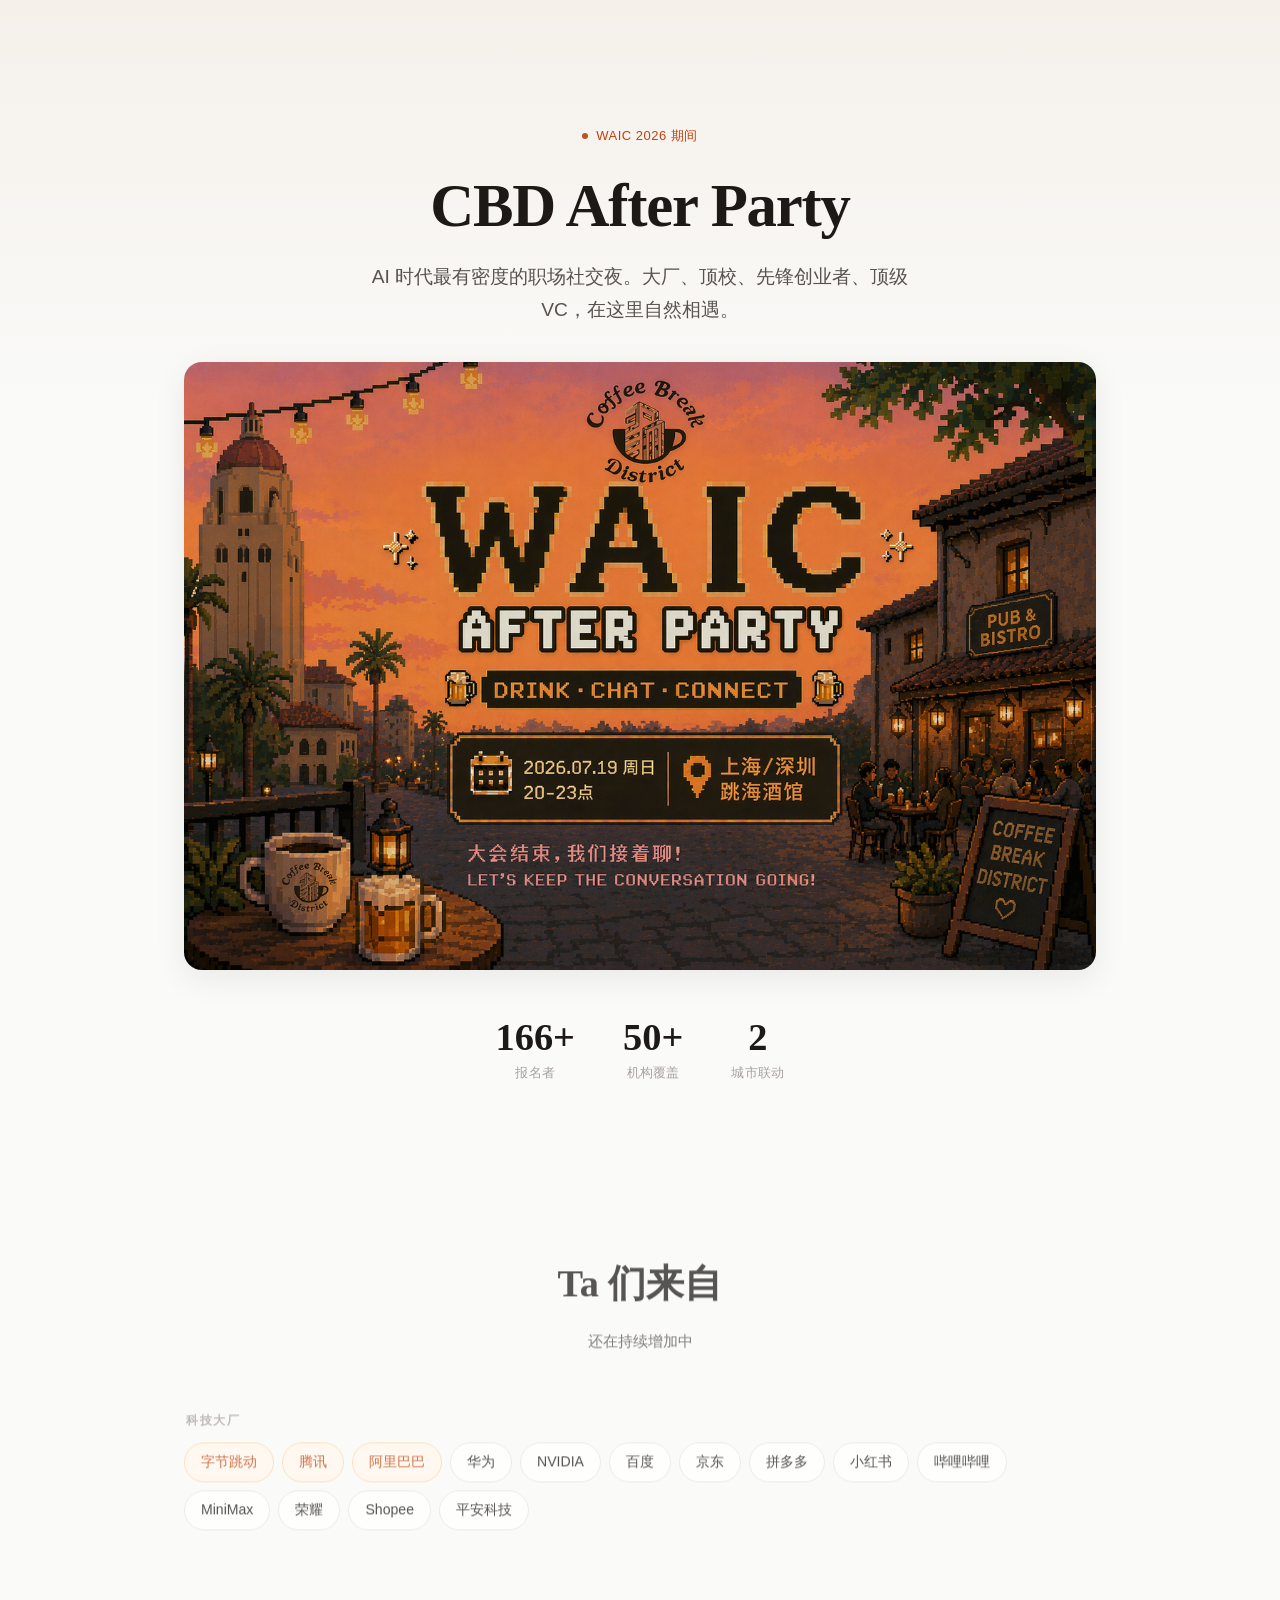
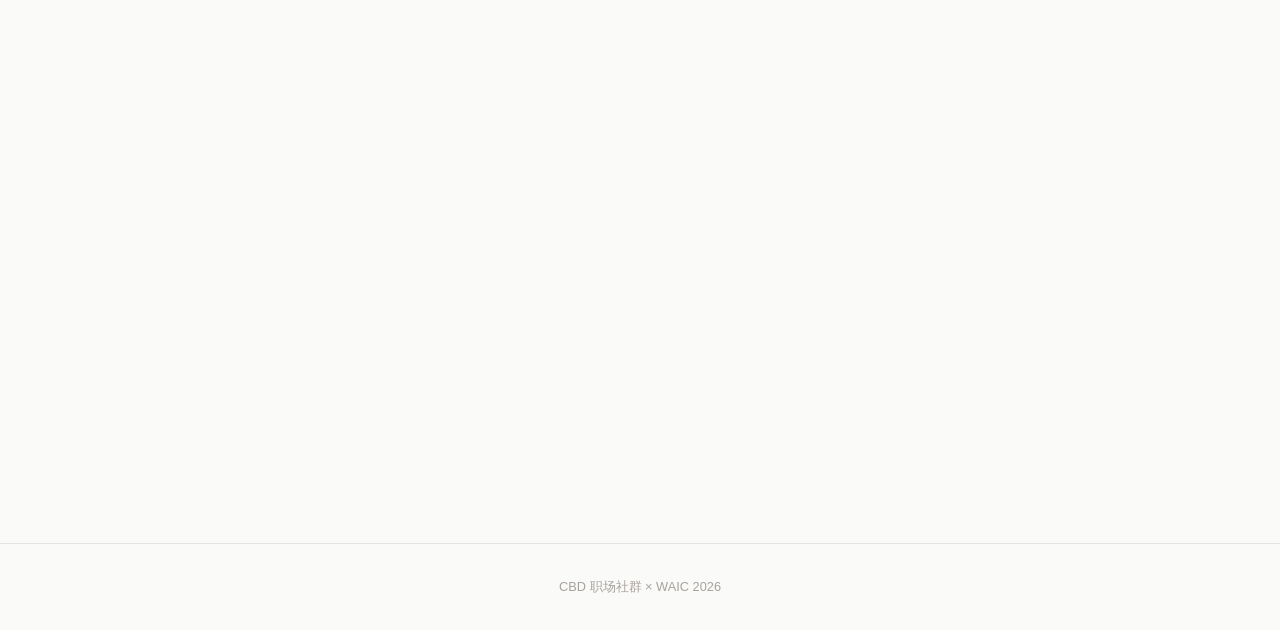
==== index.html @ c23c0ede "Deploy WAIC after party page" ====
<!DOCTYPE html>
<html lang="zh-CN">
<head>
<meta charset="UTF-8">
<meta name="viewport" content="width=device-width, initial-scale=1.0">
<meta http-equiv="refresh" content="0; url=./cbd_waic_party.html">
<title>CBD × WAIC 2026 After Party</title>
<style>
body {
  min-height: 100vh;
  display: grid;
  place-items: center;
  margin: 0;
  font-family: -apple-system, BlinkMacSystemFont, "Segoe UI", "Noto Sans SC", sans-serif;
  color: #1C1917;
  background: #FAFAF8;
}
a { color: #C2410C; }
</style>
</head>
<body>
<p>正在打开活动页。若未自动跳转，请<a href="./cbd_waic_party.html">点击这里</a>。</p>
</body>
</html>
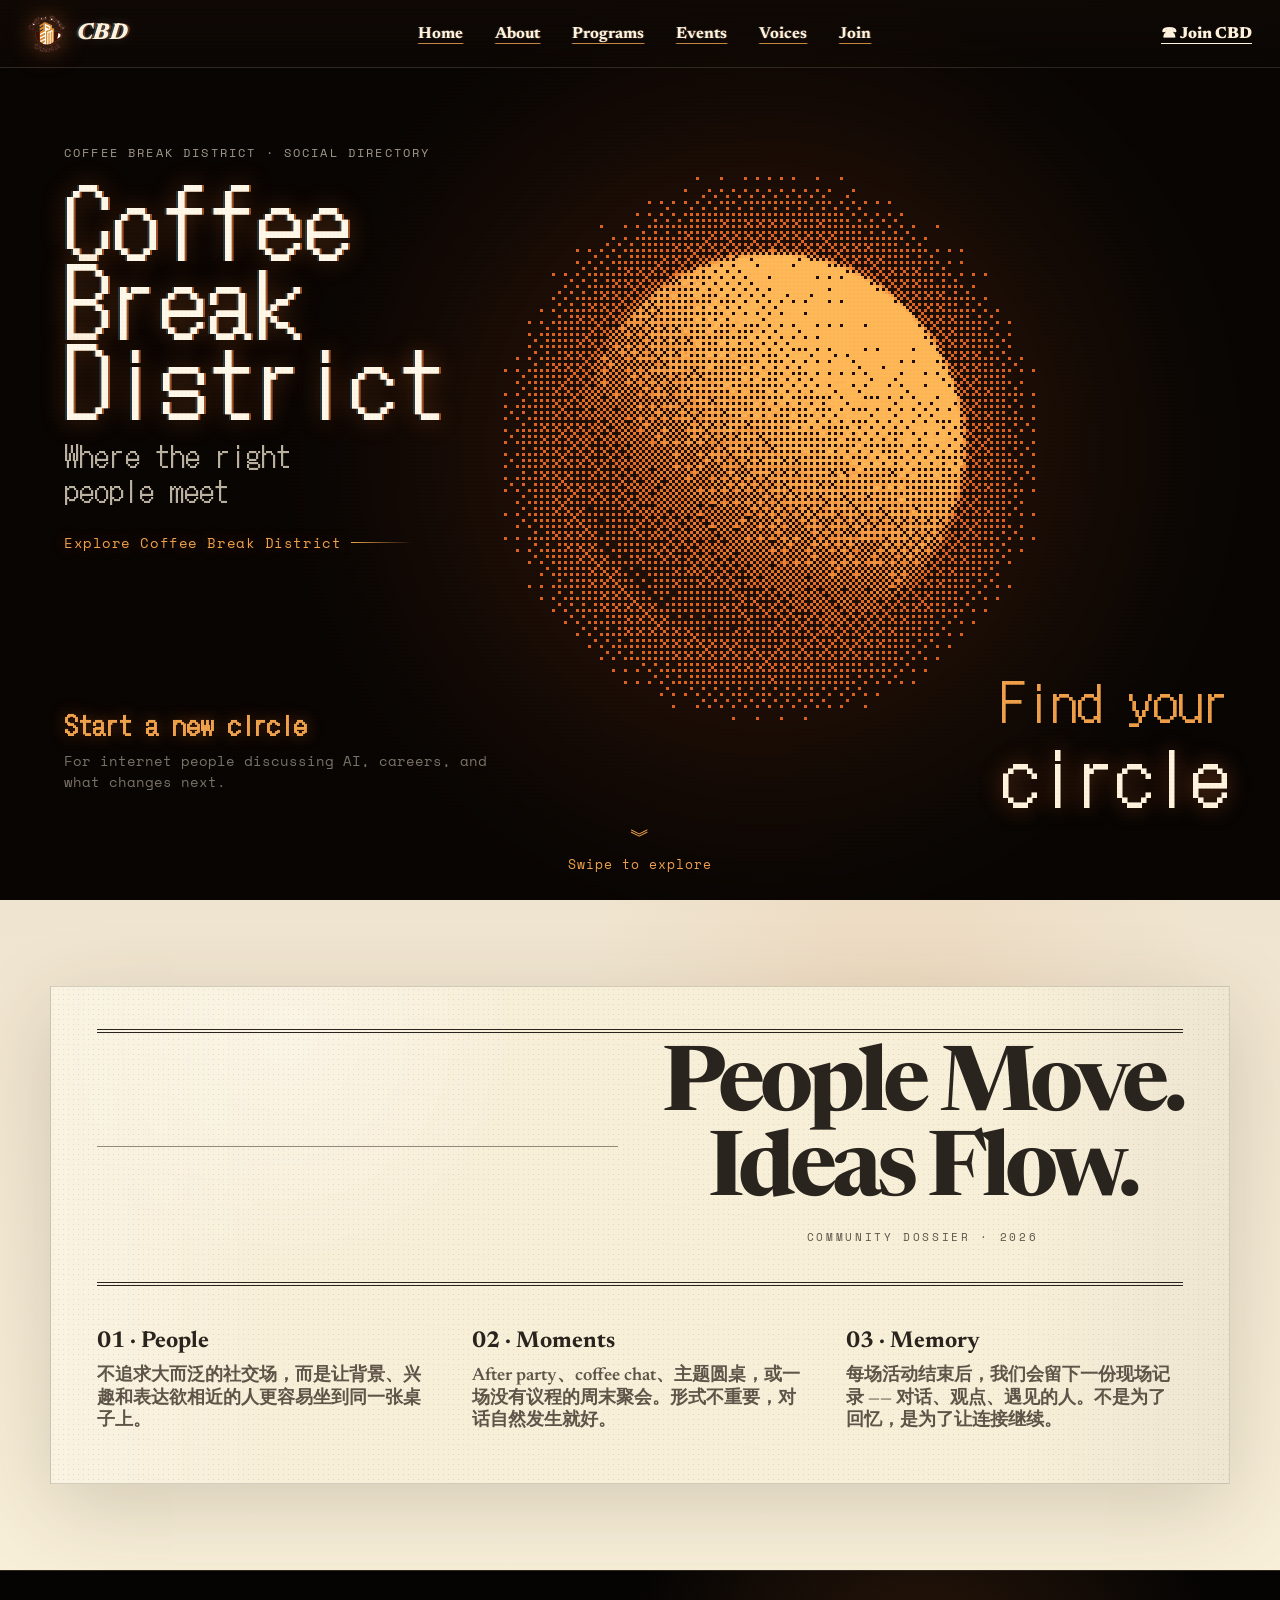
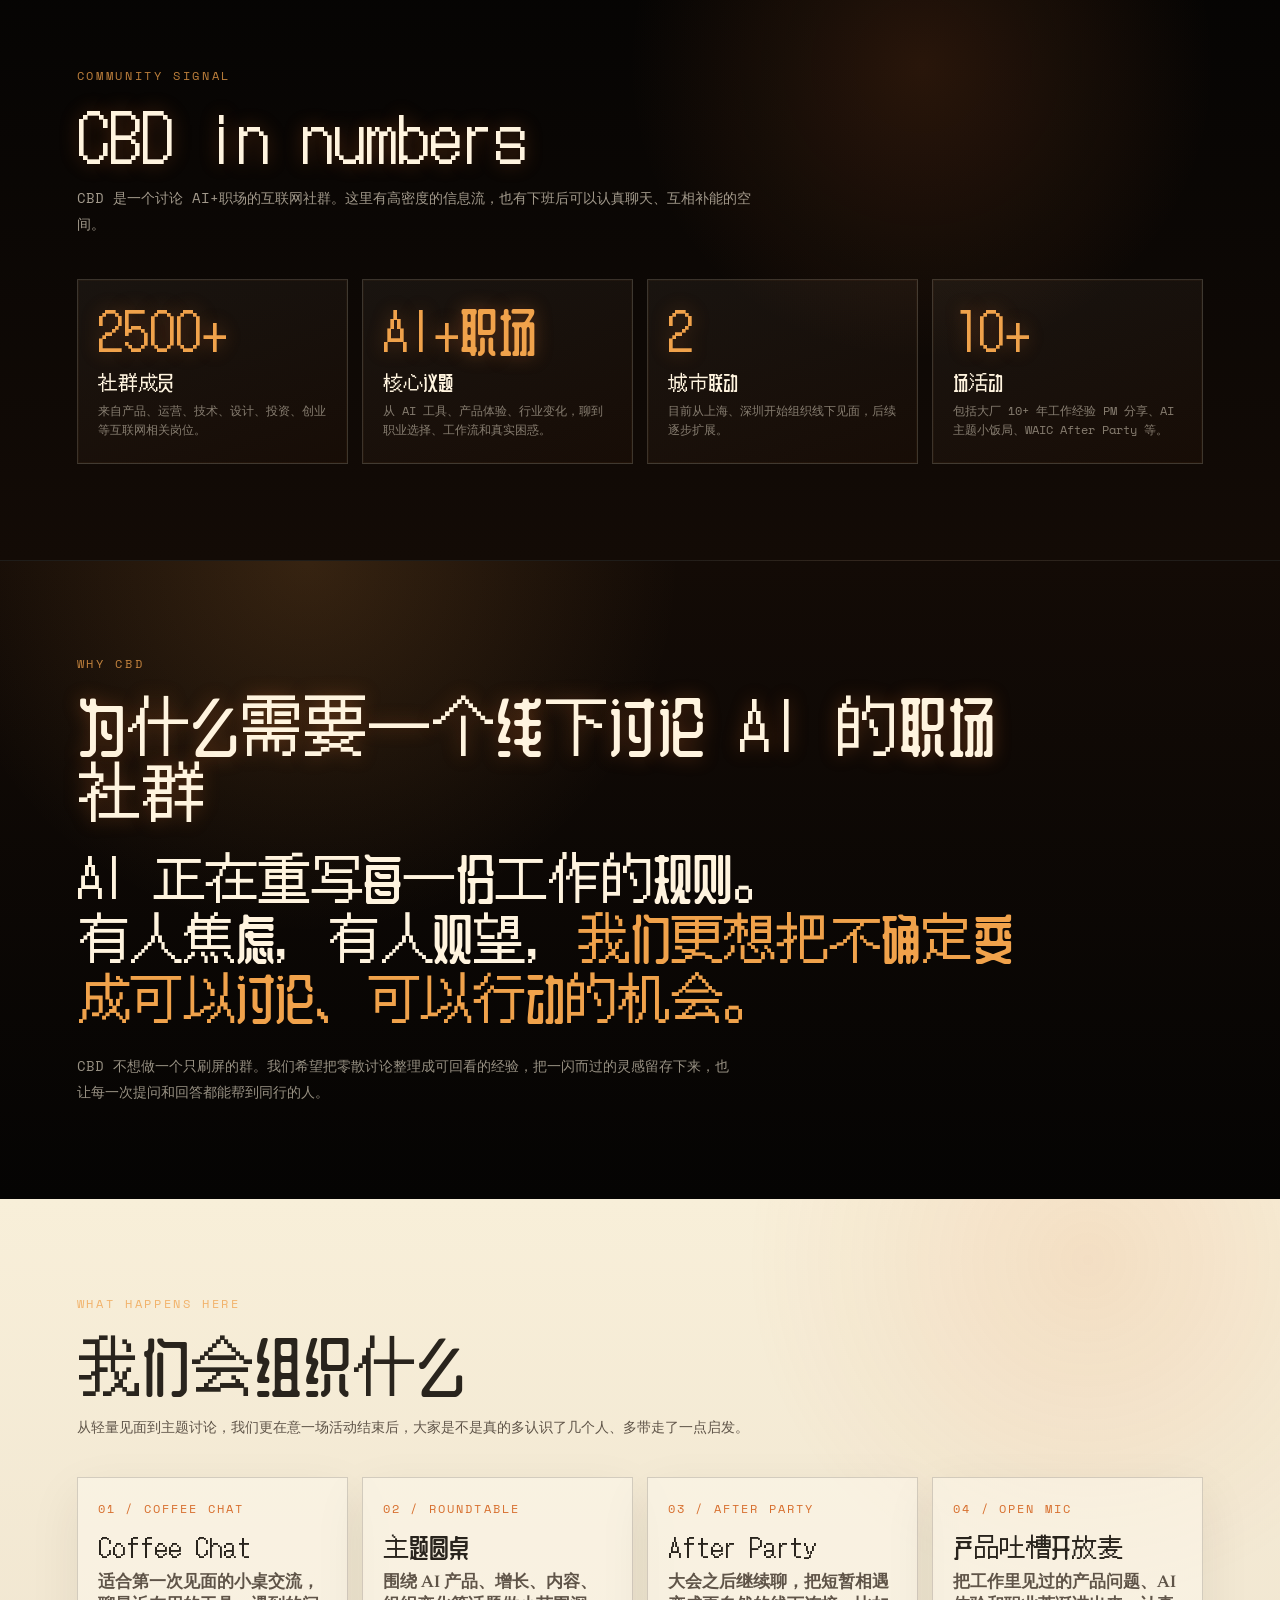
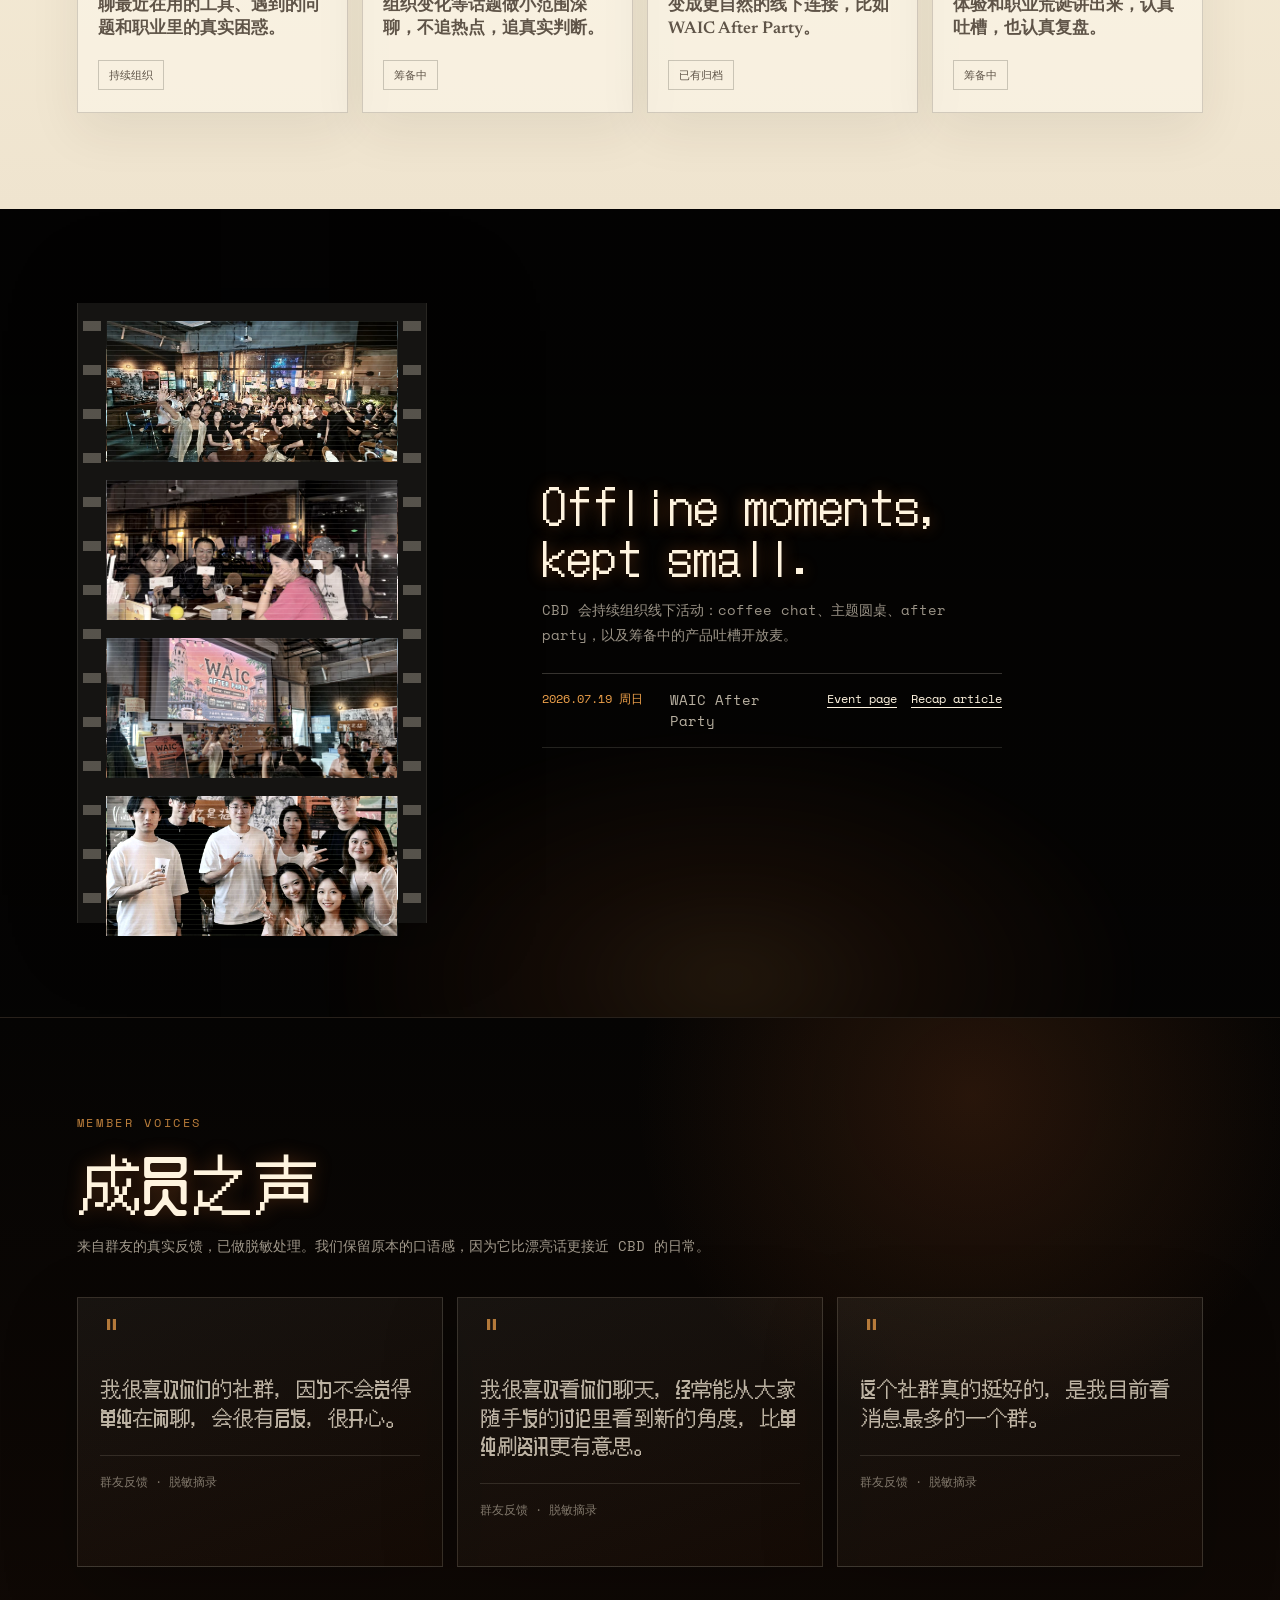
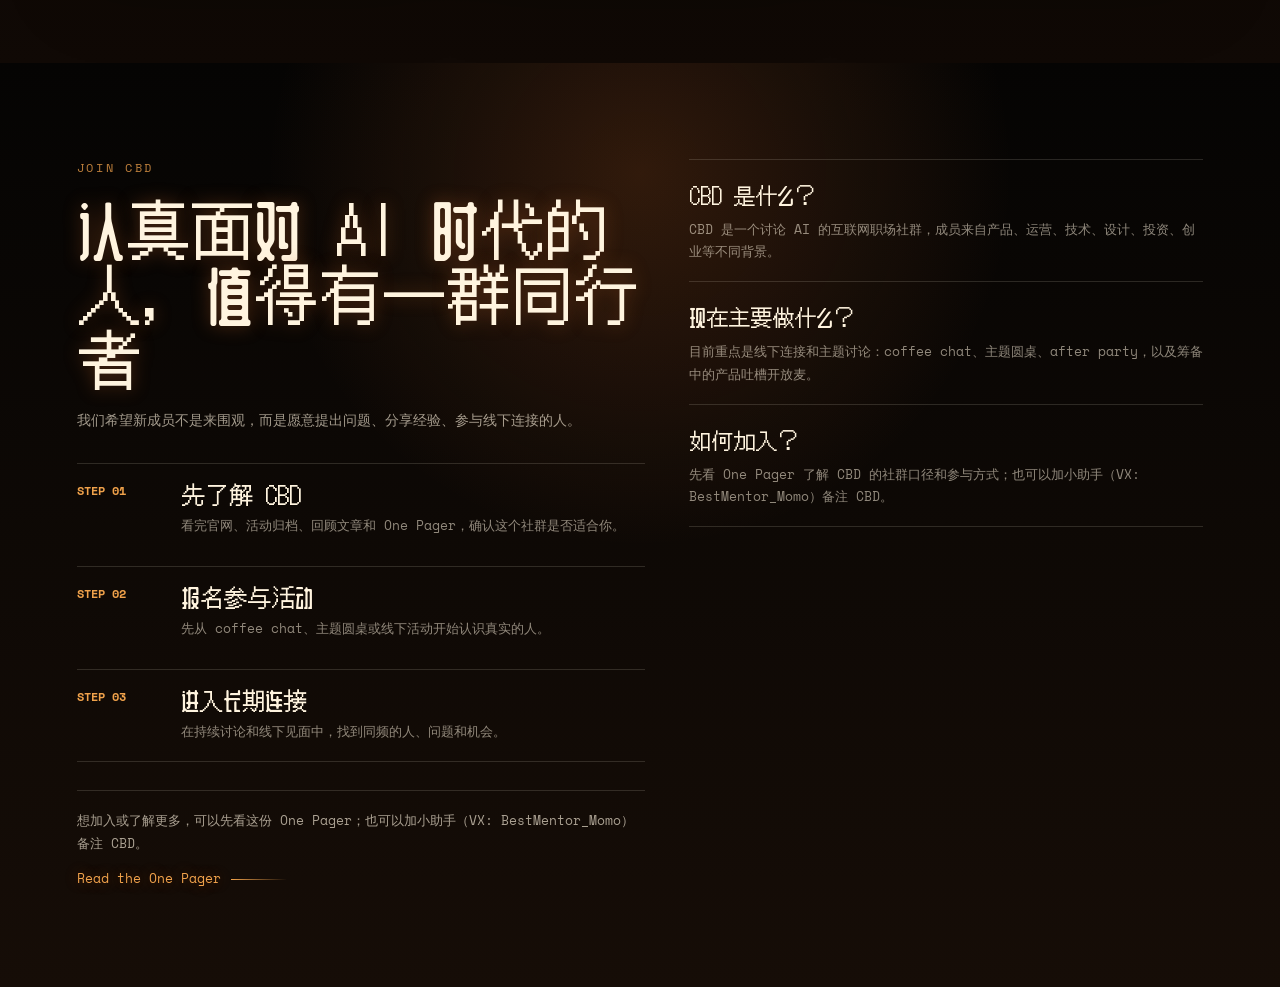
==== commit 1305ff22: "feat(site): launch CBD homepage and WAIC recap" ====
--- a/index.html
+++ b/index.html
@@ -1,24 +1,1580 @@
 <!DOCTYPE html>
 <html lang="zh-CN">
 <head>
-<meta charset="UTF-8">
-<meta name="viewport" content="width=device-width, initial-scale=1.0">
-<meta http-equiv="refresh" content="0; url=./cbd_waic_party.html">
-<title>CBD × WAIC 2026 After Party</title>
+<meta charset="UTF-8" />
+<meta name="viewport" content="width=device-width, initial-scale=1.0" />
+<meta name="description" content="Coffee Break District 是一个讨论 AI+职场的互联网社群，给打工人一个下班后的充电休憩空间。">
+<title>Coffee Break District · CBD</title>
+<link rel="preconnect" href="https://fonts.googleapis.com">
+<link rel="preconnect" href="https://fonts.gstatic.com" crossorigin>
+<link href="https://fonts.googleapis.com/css2?family=DotGothic16&family=Newsreader:opsz,wght@6..72,400;6..72,600;6..72,800&family=Space+Mono:wght@400;700&family=ZCOOL+QingKe+HuangYou&display=swap" rel="stylesheet">
 <style>
-body {
-  min-height: 100vh;
-  display: grid;
-  place-items: center;
-  margin: 0;
-  font-family: -apple-system, BlinkMacSystemFont, "Segoe UI", "Noto Sans SC", sans-serif;
-  color: #1C1917;
-  background: #FAFAF8;
-}
-a { color: #C2410C; }
+:root{
+  --ink:#29241d;
+  --ink-soft:#5f5448;
+  --paper:#efe4cf;
+  --paper-2:#f8efd9;
+  --paper-dark:#d3c5ad;
+  --coffee:#1b110a;
+  --coffee-2:#2b1a0f;
+  --orange:#d76e2d;
+  --amber:#f0a24b;
+  --cream:#fff4df;
+  --line:rgba(41,36,29,.28);
+  --line-dark:rgba(255,244,223,.18);
+  --serif:"Newsreader", Georgia, "Times New Roman", serif;
+  --mono:"Space Mono", ui-monospace, monospace;
+  --pixel:"DotGothic16", "ZCOOL QingKe HuangYou", "Space Mono", "PingFang SC", "Microsoft YaHei", monospace;
+}
+*{box-sizing:border-box;margin:0;padding:0}
+html{scroll-behavior:smooth}
+body{
+  min-height:100vh;
+  color:var(--ink);
+  background:
+    radial-gradient(circle at 20% 10%,rgba(215,110,45,.14),transparent 32%),
+    linear-gradient(180deg,#080503 0,#0b0704 44%,#c8bdab 44.1%,#b9ad9c 100%);
+  font-family:var(--serif);
+  overflow-x:hidden;
+  -webkit-font-smoothing:antialiased;
+}
+body::before{
+  content:"";
+  position:fixed;
+  inset:0;
+  z-index:60;
+  pointer-events:none;
+  opacity:.35;
+  background:
+    repeating-linear-gradient(0deg,rgba(255,255,255,.06) 0 1px,transparent 1px 4px),
+    radial-gradient(circle at 25% 40%,transparent 0 42%,rgba(0,0,0,.18) 80%);
+  mix-blend-mode:soft-light;
+}
+body::after{
+  content:"";
+  position:fixed;
+  inset:0;
+  z-index:61;
+  pointer-events:none;
+  opacity:.18;
+  background-image:radial-gradient(circle,rgba(0,0,0,.8) .45px,transparent .75px);
+  background-size:4px 4px;
+}
+a{color:inherit}
+button,a{touch-action:manipulation}
+#character-rain{
+  position:fixed;
+  inset:0;
+  width:100vw;
+  height:100vh;
+  z-index:0;
+  opacity:.32;
+  pointer-events:none;
+  image-rendering:pixelated;
+}
+.site{
+  position:relative;
+  z-index:1;
+}
+.nav{
+  position:fixed;
+  inset:0 0 auto;
+  z-index:50;
+  height:68px;
+  display:flex;
+  align-items:center;
+  justify-content:space-between;
+  padding:0 28px;
+  color:var(--cream);
+  border-bottom:1px solid rgba(255,244,223,.13);
+  background:linear-gradient(180deg,rgba(17,10,6,.78),rgba(17,10,6,.36));
+  backdrop-filter:blur(12px);
+}
+.brand{
+  display:flex;
+  align-items:center;
+  gap:11px;
+  font-family:var(--serif);
+  font-style:italic;
+  font-size:23px;
+  font-weight:800;
+  letter-spacing:.02em;
+  text-decoration:none;
+  text-shadow:2px 0 rgba(215,110,45,.42),-2px 0 rgba(64,144,185,.34),0 0 14px rgba(255,244,223,.16);
+}
+.brand-mark{
+  width:38px;
+  height:38px;
+  object-fit:contain;
+  display:block;
+  filter:drop-shadow(0 0 12px rgba(215,110,45,.62));
+}
+.nav-links{
+  display:flex;
+  align-items:center;
+  gap:32px;
+  font-family:var(--serif);
+  font-size:16px;
+  font-weight:700;
+}
+.nav-links a{
+  color:var(--cream);
+  text-decoration:underline;
+  text-decoration-color:rgba(240,162,75,.7);
+  text-underline-offset:5px;
+  text-shadow:1px 0 rgba(215,110,45,.38),-1px 0 rgba(64,144,185,.28);
+}
+.nav-links a:hover{color:#fff}
+.call{
+  display:inline-flex;
+  align-items:center;
+  gap:8px;
+  color:var(--cream);
+  font-family:var(--serif);
+  font-weight:800;
+  text-decoration:underline;
+  text-underline-offset:5px;
+}
+.hero{
+  position:relative;
+  min-height:100vh;
+  padding:0;
+  color:var(--cream);
+  background:
+    radial-gradient(circle at 58% 50%,rgba(215,110,45,.30),transparent 20%),
+    radial-gradient(circle at 54% 48%,rgba(255,244,223,.12),transparent 8%),
+    radial-gradient(120% 88% at 60% 46%,#3a1b08 0%,#170c05 42%,#050403 100%);
+  overflow:hidden;
+}
+#hero-orb{
+  position:absolute;
+  inset:0;
+  width:100%;
+  height:100%;
+  z-index:1;
+  image-rendering:pixelated;
+}
+.hero::after{
+  content:"";
+  position:absolute;
+  left:0;
+  right:0;
+  bottom:-1px;
+  height:1px;
+  background:rgba(255,244,223,.13);
+}
+.film-column{
+  position:absolute;
+  left:38px;
+  top:88px;
+  bottom:38px;
+  width:min(31vw,330px);
+  min-width:240px;
+  z-index:2;
+  padding:18px 28px;
+  background:#151412;
+  border-left:1px solid rgba(255,244,223,.1);
+  border-right:1px solid rgba(255,244,223,.08);
+  box-shadow:22px 0 80px rgba(0,0,0,.46);
+  opacity:.88;
+}
+.film-column::before,.film-column::after{
+  content:"";
+  position:absolute;
+  top:0;
+  bottom:0;
+  width:18px;
+  background:
+    repeating-linear-gradient(180deg,transparent 0 18px,rgba(255,244,223,.28) 18px 28px,transparent 28px 44px);
+}
+.film-column::before{left:5px}
+.film-column::after{right:5px}
+.film-frame{
+  position:relative;
+  height:24%;
+  min-height:118px;
+  margin:0 0 18px;
+  overflow:hidden;
+  border:1px solid rgba(255,244,223,.08);
+  background:#0a0908;
+  filter:saturate(.72) contrast(1.15);
+}
+.film-frame::before{
+  content:"";
+  position:absolute;
+  inset:0;
+  z-index:2;
+  background:
+    repeating-linear-gradient(0deg,rgba(255,255,255,.16) 0 1px,transparent 1px 5px),
+    radial-gradient(circle at 50% 55%,transparent 0 35%,rgba(0,0,0,.42) 74%);
+  mix-blend-mode:screen;
+  opacity:.55;
+}
+.film-frame::after{
+  content:"";
+  position:absolute;
+  inset:0;
+  background:rgba(255,244,223,.16);
+  mix-blend-mode:color;
+}
+.frame-1{background:url("./image%20copy%202.png") center/cover}
+.frame-2{background:url("./image%20copy%203.png") center/cover}
+.frame-3{background:url("./image%20copy%204.png") center/cover}
+.frame-4{background:url("./image%20copy%205.png") center/cover}
+.hero-copy{
+  position:absolute;
+  inset:0;
+  z-index:5;
+  min-height:100vh;
+  display:block;
+  pointer-events:none;
+}
+.hero-main{
+  position:absolute;
+  left:5vw;
+  top:16vh;
+  width:min(620px,56vw);
+  padding-left:0;
+  z-index:8;
+}
+.kicker{
+  font-family:var(--mono);
+  color:rgba(255,244,223,.62);
+  font-size:12px;
+  letter-spacing:.18em;
+  text-transform:uppercase;
+  margin-bottom:18px;
+}
+.hero h1{
+  font-family:var(--pixel);
+  font-size:clamp(48px,7.2vw,112px);
+  font-weight:400;
+  line-height:.86;
+  letter-spacing:.015em;
+  color:#fff8e8;
+  text-shadow:
+    2px 0 rgba(215,110,45,.7),
+    -2px 0 rgba(64,144,185,.3),
+    0 0 24px rgba(215,110,45,.42);
+}
+.quote-mark{display:none}
+.hero-sub{
+  margin-top:20px;
+  max-width:580px;
+  color:rgba(255,244,223,.72);
+  font-family:var(--pixel);
+  font-size:clamp(20px,2.35vw,36px);
+  line-height:1.18;
+}
+.hero-actions{
+  position:relative;
+  display:flex;
+  flex-wrap:wrap;
+  gap:12px;
+  margin-top:24px;
+  z-index:9;
+  pointer-events:auto;
+}
+.hero-link{
+  display:inline-flex;
+  align-items:center;
+  gap:10px;
+  color:var(--amber);
+  font-family:var(--mono);
+  font-size:14px;
+  letter-spacing:.04em;
+  text-decoration:none;
+  text-shadow:0 0 14px rgba(215,110,45,.38);
+}
+.hero-link::after{
+  content:"";
+  width:62px;
+  height:1px;
+  background:linear-gradient(90deg,var(--amber),transparent);
+}
+.hero-link:hover{color:var(--cream)}
+.hero-builder{
+  position:absolute;
+  left:5vw;
+  bottom:12vh;
+  z-index:6;
+  max-width:430px;
+  pointer-events:none;
+}
+.hero-builder h3{
+  font-family:var(--pixel);
+  font-size:26px;
+  margin-bottom:8px;
+  color:var(--amber);
+  text-shadow:0 0 16px rgba(215,110,45,.45);
+}
+.hero-builder span{
+  display:block;
+  color:rgba(255,244,223,.46);
+  font-family:var(--mono);
+  font-size:14px;
+  line-height:1.5;
+}
+.hero-join{
+  position:absolute;
+  right:4vw;
+  bottom:10vh;
+  z-index:6;
+  text-align:right;
+  pointer-events:none;
+}
+.hero-join .small{
+  font-family:var(--pixel);
+  font-size:clamp(28px,4vw,58px);
+  color:var(--amber);
+}
+.hero-join .big{
+  font-family:var(--pixel);
+  font-size:clamp(38px,6vw,88px);
+  line-height:.95;
+  color:var(--cream);
+  text-shadow:0 0 20px rgba(215,110,45,.55);
+}
+.swipe{
+  position:absolute;
+  left:50%;
+  bottom:26px;
+  transform:translateX(-50%);
+  z-index:6;
+  text-align:center;
+  color:var(--amber);
+  font-family:var(--mono);
+  font-size:13px;
+  letter-spacing:1px;
+}
+.swipe .chev{
+  display:block;
+  margin-bottom:4px;
+  font-size:20px;
+  animation:bob 1.6s infinite;
+}
+@keyframes bob{0%,100%{transform:translateY(0)}50%{transform:translateY(6px)}}
+.btn{
+  display:inline-flex;
+  align-items:center;
+  min-height:44px;
+  padding:0 17px;
+  border:1px solid rgba(255,244,223,.28);
+  background:rgba(255,244,223,.06);
+  color:var(--cream);
+  font-family:var(--mono);
+  font-size:13px;
+  text-decoration:none;
+  backdrop-filter:blur(10px);
+}
+.btn.primary{
+  color:#1c120b;
+  border-color:rgba(240,162,75,.88);
+  background:linear-gradient(180deg,#ffd492,var(--orange));
+  font-weight:700;
+}
+.signal-object{
+  position:absolute;
+  left:50%;
+  top:50%;
+  transform:translate(-36%,-45%);
+  z-index:3;
+  width:min(520px,42vw);
+  height:min(520px,42vw);
+  opacity:.82;
+  filter:drop-shadow(0 0 34px rgba(240,162,75,.18));
+}
+.signal-ring,.signal-cup,.signal-grid{position:absolute}
+.signal-ring{
+  inset:6px;
+  border:2px solid rgba(255,244,223,.20);
+  border-radius:50%;
+  animation:spin 28s linear infinite;
+  background:
+    radial-gradient(circle at 50% 50%,rgba(0,0,0,.85) 0 32%,transparent 33%),
+    radial-gradient(circle at 50% 50%,rgba(240,162,75,.18),transparent 56%),
+    repeating-radial-gradient(circle at 50% 50%,rgba(255,244,223,.10) 0 2px,transparent 2px 7px);
+}
+.signal-ring::before,.signal-ring::after{
+  content:"";
+  position:absolute;
+  inset:28px;
+  border:1px dashed rgba(240,162,75,.32);
+  border-radius:50%;
+}
+.signal-ring::after{inset:62px;border-style:solid}
+.signal-cup{
+  left:50%;
+  top:50%;
+  transform:translate(-50%,-38%);
+  width:88px;
+  height:70px;
+  border:2px solid rgba(255,244,223,.78);
+  border-top:0;
+  border-radius:0 0 18px 18px;
+  box-shadow:inset 0 0 22px rgba(215,110,45,.24);
+}
+.signal-cup::before{
+  content:"";
+  position:absolute;
+  right:-28px;
+  top:12px;
+  width:25px;
+  height:25px;
+  border:2px solid rgba(255,244,223,.58);
+  border-left:0;
+  border-radius:0 14px 14px 0;
+}
+.signal-grid{
+  left:50%;
+  top:43%;
+  transform:translateX(-50%);
+  width:78px;
+  height:10px;
+  background:repeating-linear-gradient(90deg,var(--amber) 0 4px,transparent 4px 8px);
+  opacity:.75;
+}
+@keyframes spin{to{transform:rotate(360deg)}}
+.paper-section{
+  position:relative;
+  padding:86px 24px;
+  background:
+    radial-gradient(circle at 70% 18%,rgba(215,110,45,.1),transparent 30%),
+    linear-gradient(180deg,var(--paper) 0,var(--paper-2) 100%);
+}
+.paper{
+  position:relative;
+  width:min(1180px,100%);
+  margin:0 auto;
+  padding:42px 46px 50px;
+  background:
+    linear-gradient(90deg,rgba(255,255,255,.24),transparent 18% 82%,rgba(0,0,0,.04)),
+    radial-gradient(circle at 20% 10%,rgba(255,255,255,.32),transparent 22%),
+    var(--paper-2);
+  border:1px solid rgba(41,36,29,.18);
+  box-shadow:0 24px 80px rgba(55,44,28,.18);
+  overflow:hidden;
+}
+.paper::before{
+  content:"";
+  position:absolute;
+  inset:0;
+  pointer-events:none;
+  opacity:.26;
+  background:
+    repeating-linear-gradient(8deg,transparent 0 18px,rgba(41,36,29,.035) 18px 19px,transparent 19px 38px),
+    radial-gradient(circle,rgba(41,36,29,.42) .45px,transparent .7px);
+  background-size:auto,5px 5px;
+}
+.paper-header{
+  position:relative;
+  display:grid;
+  grid-template-columns:1fr auto 1fr;
+  align-items:center;
+  gap:22px;
+  padding:14px 0;
+  border-top:4px double var(--ink);
+  border-bottom:4px double var(--ink);
+  text-align:center;
+}
+.paper-header::before,.paper-header::after{content:"";height:1px;background:var(--ink);opacity:.5}
+.paper-title{
+  font-family:var(--serif);
+  font-size:clamp(36px,7vw,96px);
+  line-height:.95;
+  letter-spacing:-.055em;
+  color:var(--ink);
+}
+.paper-sub{
+  margin-top:12px;
+  font-family:var(--mono);
+  color:var(--ink-soft);
+  letter-spacing:.24em;
+  text-transform:uppercase;
+  font-size:11px;
+}
+.columns{
+  position:relative;
+  display:grid;
+  grid-template-columns:repeat(3,1fr);
+  gap:38px;
+  margin-top:44px;
+}
+.column h3{
+  margin-bottom:12px;
+  font-size:23px;
+  line-height:1;
+  color:var(--ink);
+}
+.column p{
+  color:var(--ink-soft);
+  font-size:18px;
+  line-height:1.25;
+  font-weight:600;
+}
+.impact-section{
+  position:relative;
+  padding:96px clamp(22px,6vw,84px);
+  color:var(--cream);
+  background:
+    radial-gradient(circle at 72% 16%,rgba(215,110,45,.16),transparent 28%),
+    linear-gradient(180deg,#050403,#130b06);
+  border-top:1px solid rgba(255,244,223,.12);
+  border-bottom:1px solid rgba(255,244,223,.10);
+}
+.section-label{
+  font-family:var(--mono);
+  color:rgba(240,162,75,.78);
+  font-size:12px;
+  letter-spacing:.22em;
+  text-transform:uppercase;
+  margin-bottom:18px;
+}
+.section-title{
+  font-family:var(--pixel);
+  font-size:clamp(34px,5vw,72px);
+  font-weight:400;
+  line-height:1.02;
+  color:var(--cream);
+  text-shadow:0 0 18px rgba(215,110,45,.36);
+  -webkit-font-smoothing:none;
+  text-rendering:optimizeSpeed;
+}
+.section-copy{
+  max-width:700px;
+  margin-top:18px;
+  color:rgba(255,244,223,.62);
+  font-family:var(--mono);
+  font-size:14px;
+  line-height:1.85;
+}
+.impact-grid{
+  display:grid;
+  grid-template-columns:repeat(4,1fr);
+  gap:14px;
+  margin-top:42px;
+}
+.impact-card{
+  min-height:168px;
+  padding:24px 20px;
+  border:1px solid rgba(255,244,223,.16);
+  background:linear-gradient(160deg,rgba(255,244,223,.055),rgba(215,110,45,.035));
+  box-shadow:0 0 0 1px rgba(215,110,45,.05) inset;
+}
+.impact-value{
+  font-family:var(--pixel);
+  font-size:clamp(34px,4vw,56px);
+  line-height:1;
+  color:var(--amber);
+  text-shadow:0 0 18px rgba(215,110,45,.38);
+  -webkit-font-smoothing:none;
+  text-rendering:optimizeSpeed;
+}
+.impact-name{
+  margin-top:16px;
+  font-family:var(--pixel);
+  font-size:20px;
+  font-weight:400;
+  line-height:1.1;
+  -webkit-font-smoothing:none;
+  text-rendering:optimizeSpeed;
+}
+.impact-note{
+  margin-top:8px;
+  color:rgba(255,244,223,.48);
+  font-family:var(--mono);
+  font-size:12px;
+  line-height:1.6;
+}
+.why-section{
+  position:relative;
+  padding:94px clamp(22px,6vw,84px);
+  color:var(--cream);
+  background:
+    radial-gradient(circle at 24% 0,rgba(240,162,75,.16),transparent 32%),
+    linear-gradient(180deg,#130b06,#050403);
+}
+.why-inner{
+  max-width:980px;
+}
+.why-statement{
+  margin-top:24px;
+  font-family:var(--pixel);
+  font-size:clamp(30px,4.2vw,64px);
+  line-height:1.12;
+  letter-spacing:-.025em;
+  -webkit-font-smoothing:none;
+  text-rendering:optimizeSpeed;
+}
+.why-statement em{
+  color:var(--amber);
+  font-style:normal;
+}
+.why-foot{
+  max-width:660px;
+  margin-top:28px;
+  color:rgba(255,244,223,.58);
+  font-family:var(--mono);
+  font-size:14px;
+  line-height:1.85;
+}
+.program-section{
+  position:relative;
+  padding:96px clamp(22px,6vw,84px);
+  color:var(--ink);
+  background:
+    radial-gradient(circle at 85% 10%,rgba(215,110,45,.12),transparent 28%),
+    linear-gradient(180deg,var(--paper-2),var(--paper));
+}
+.program-grid{
+  display:grid;
+  grid-template-columns:repeat(4,1fr);
+  gap:14px;
+  margin-top:38px;
+}
+.program-card{
+  min-height:236px;
+  padding:22px 20px;
+  border:1px solid rgba(41,36,29,.18);
+  background:rgba(255,250,240,.48);
+  box-shadow:0 18px 48px rgba(55,44,28,.08);
+}
+.program-no{
+  font-family:var(--mono);
+  color:var(--orange);
+  font-size:12px;
+  letter-spacing:.18em;
+}
+.program-card h3{
+  margin-top:16px;
+  font-family:var(--pixel);
+  font-size:26px;
+  line-height:.98;
+  font-weight:400;
+  -webkit-font-smoothing:none;
+  text-rendering:optimizeSpeed;
+}
+.program-card p{
+  margin-top:14px;
+  color:var(--ink-soft);
+  font-size:17px;
+  line-height:1.35;
+  font-weight:600;
+}
+.program-status{
+  display:inline-flex;
+  margin-top:18px;
+  padding:6px 10px;
+  border:1px solid rgba(41,36,29,.22);
+  color:var(--ink-soft);
+  font-family:var(--mono);
+  font-size:11px;
+}
+.join-section{
+  position:relative;
+  padding:96px clamp(22px,6vw,84px);
+  color:var(--cream);
+  background:
+    radial-gradient(circle at 50% 12%,rgba(215,110,45,.20),transparent 36%),
+    linear-gradient(180deg,#050403,#160d07);
+}
+.join-layout{
+  display:grid;
+  grid-template-columns:minmax(0,1.05fr) minmax(300px,.95fr);
+  gap:44px;
+  align-items:start;
+}
+.join-steps{
+  display:grid;
+  gap:12px;
+  margin-top:30px;
+}
+.join-step{
+  display:grid;
+  grid-template-columns:86px minmax(0,1fr);
+  gap:18px;
+  padding:18px 0;
+  border-top:1px solid rgba(255,244,223,.14);
+}
+.join-step:last-child{border-bottom:1px solid rgba(255,244,223,.14)}
+.join-step strong{
+  color:var(--amber);
+  font-family:var(--mono);
+  font-size:12px;
+}
+.join-step h3{
+  font-family:var(--pixel);
+  font-size:24px;
+  line-height:1;
+  font-weight:400;
+  -webkit-font-smoothing:none;
+  text-rendering:optimizeSpeed;
+}
+.join-step p{
+  margin-top:8px;
+  color:rgba(255,244,223,.54);
+  font-family:var(--mono);
+  font-size:13px;
+  line-height:1.7;
+}
+.join-cta{
+  margin-top:28px;
+  padding:18px 0 0;
+  border-top:1px solid rgba(255,244,223,.14);
+  color:rgba(255,244,223,.64);
+  font-family:var(--mono);
+  font-size:13px;
+  line-height:1.8;
+}
+.join-cta a{
+  display:inline-flex;
+  align-items:center;
+  gap:10px;
+  margin-top:12px;
+  color:var(--amber);
+  text-decoration:none;
+  text-shadow:0 0 14px rgba(215,110,45,.38);
+}
+.join-cta a::after{
+  content:"";
+  width:56px;
+  height:1px;
+  background:linear-gradient(90deg,var(--amber),transparent);
+}
+.faq-list{
+  border-top:1px solid rgba(255,244,223,.14);
+}
+.faq-item{
+  padding:18px 0;
+  border-bottom:1px solid rgba(255,244,223,.14);
+}
+.faq-item h3{
+  font-family:var(--pixel);
+  font-size:22px;
+  color:var(--cream);
+  font-weight:400;
+  -webkit-font-smoothing:none;
+  text-rendering:optimizeSpeed;
+}
+.faq-item p{
+  margin-top:8px;
+  color:rgba(255,244,223,.54);
+  font-family:var(--mono);
+  font-size:13px;
+  line-height:1.75;
+}
+.voices-section{
+  position:relative;
+  padding:96px clamp(22px,6vw,84px);
+  color:var(--cream);
+  background:
+    radial-gradient(circle at 76% 12%,rgba(215,110,45,.16),transparent 30%),
+    linear-gradient(180deg,#050403,#100905);
+  border-top:1px solid rgba(255,244,223,.10);
+}
+.voices-head{
+  max-width:760px;
+}
+.voice-grid{
+  display:grid;
+  grid-template-columns:repeat(3,1fr);
+  gap:14px;
+  margin-top:38px;
+}
+.voice-card{
+  min-height:270px;
+  padding:24px 22px;
+  border:1px solid rgba(255,244,223,.15);
+  background:linear-gradient(160deg,rgba(255,244,223,.06),rgba(215,110,45,.035));
+  box-shadow:0 24px 70px rgba(0,0,0,.22);
+}
+.voice-mark{
+  font-family:var(--pixel);
+  font-size:44px;
+  line-height:.7;
+  color:var(--amber);
+  opacity:.72;
+  -webkit-font-smoothing:none;
+  text-rendering:optimizeSpeed;
+}
+.voice-card p{
+  margin-top:22px;
+  color:rgba(255,244,223,.72);
+  font-family:var(--pixel);
+  font-size:21px;
+  line-height:1.34;
+  font-weight:400;
+  -webkit-font-smoothing:none;
+  text-rendering:optimizeSpeed;
+}
+.voice-meta{
+  margin-top:24px;
+  padding-top:16px;
+  border-top:1px solid rgba(255,244,223,.12);
+  color:rgba(255,244,223,.46);
+  font-family:var(--mono);
+  font-size:12px;
+  line-height:1.7;
+}
+.film-section{
+  position:relative;
+  min-height:78vh;
+  display:flex;
+  align-items:center;
+  justify-content:flex-start;
+  gap:clamp(54px,9vw,132px);
+  padding:94px clamp(28px,6vw,84px);
+  background:#050403;
+  overflow:hidden;
+}
+.film-section::before{
+  content:"";
+  position:absolute;
+  inset:0;
+  background:
+    linear-gradient(180deg,rgba(0,0,0,.45),rgba(0,0,0,.12));
+}
+.film-section::after{
+  content:"";
+  position:absolute;
+  left:20%;
+  right:6%;
+  bottom:-28%;
+  height:68%;
+  z-index:1;
+  pointer-events:none;
+  background:
+    radial-gradient(ellipse at 50% 52%,rgba(240,162,75,.28) 0%,rgba(215,110,45,.16) 28%,transparent 68%);
+  filter:blur(18px);
+  opacity:.44;
+  transform:scale(.92);
+  animation:filmGlowBreath 5.8s ease-in-out infinite;
+}
+@keyframes filmGlowBreath{
+  0%,100%{
+    opacity:.24;
+    transform:scale(.88) translateY(10px);
+  }
+  50%{
+    opacity:.62;
+    transform:scale(1.08) translateY(-4px);
+  }
+}
+.film-column--event{
+  position:relative;
+  left:auto;
+  top:auto;
+  bottom:auto;
+  width:min(32vw,350px);
+  height:620px;
+  min-width:285px;
+  flex:0 0 auto;
+}
+.film-belt{
+  position:relative;
+  z-index:2;
+  width:122vw;
+  max-width:1560px;
+  height:310px;
+  display:flex;
+  align-items:center;
+  gap:18px;
+  padding:34px 44px;
+  background:#11100f;
+  border-top:2px solid #25211e;
+  border-bottom:2px solid #25211e;
+  box-shadow:0 28px 100px rgba(0,0,0,.68),0 0 0 1px rgba(255,244,223,.08) inset;
+  transform:perspective(1100px) rotateY(-18deg) rotateZ(-3deg);
+}
+.film-belt::before,.film-belt::after{
+  content:"";
+  position:absolute;
+  left:0;
+  right:0;
+  height:22px;
+  background:repeating-linear-gradient(90deg,transparent 0 22px,#d8c9af 22px 34px,transparent 34px 52px);
+  opacity:.5;
+}
+.film-belt::before{top:6px}
+.film-belt::after{bottom:6px}
+.film-card{
+  position:relative;
+  height:210px;
+  min-width:330px;
+  overflow:hidden;
+  background:#222;
+  border:1px solid rgba(255,244,223,.16);
+}
+.film-card::after{
+  content:"";
+  position:absolute;
+  inset:0;
+  background:
+    repeating-linear-gradient(0deg,rgba(255,255,255,.08) 0 1px,transparent 1px 4px),
+    linear-gradient(120deg,transparent,rgba(255,255,255,.2),transparent);
+  mix-blend-mode:screen;
+  opacity:.45;
+}
+.card-a{background:url("https://copilot-cn.bytedance.net/api/ide/v1/text_to_image?prompt=cinematic%20website%20visual%20for%20a%20premium%20career%20community%20coffee%20chat%2C%20warm%20orange%20cinema%20lighting%2C%20grainy%20film%2C%20editorial%2C%20no%20text&image_size=landscape_16_9") center/cover}
+.card-b{background:url("https://copilot-cn.bytedance.net/api/ide/v1/text_to_image?prompt=cinematic%20website%20visual%20of%20a%20small%20founder%20roundtable%20in%20a%20quiet%20bar%2C%20warm%20orange%20practical%20lights%2C%20grainy%20film%2C%20no%20text&image_size=landscape_16_9") center/cover}
+.card-c{background:url("https://copilot-cn.bytedance.net/api/ide/v1/text_to_image?prompt=cinematic%20website%20visual%20of%20urban%20professionals%20networking%20after%20a%20technology%20conference%2C%20documentary%20film%20grain%2C%20warm%20orange%2C%20no%20text&image_size=landscape_16_9") center/cover}
+.card-d{background:url("https://copilot-cn.bytedance.net/api/ide/v1/text_to_image?prompt=cinematic%20website%20visual%20of%20coffee%20cups%20notes%20and%20name%20cards%20on%20a%20table%2C%20premium%20community%20event%2C%20film%20grain%2C%20no%20text&image_size=landscape_16_9") center/cover}
+.card-label{
+  position:absolute;
+  left:14px;
+  bottom:12px;
+  z-index:2;
+  color:var(--cream);
+  font-family:var(--mono);
+  font-size:12px;
+  text-shadow:0 2px 12px rgba(0,0,0,.8);
+}
+.event-panel{
+  position:relative;
+  z-index:3;
+  width:min(500px,calc(100% - 48px));
+  padding:0;
+  color:var(--cream);
+  background:transparent;
+  border:0;
+  backdrop-filter:none;
+}
+.event-panel h2{
+  font-family:var(--pixel);
+  font-size:clamp(30px,3.8vw,56px);
+  font-weight:400;
+  line-height:1.04;
+  letter-spacing:.02em;
+  text-shadow:0 0 16px rgba(215,110,45,.45);
+}
+.event-panel p{
+  margin-top:18px;
+  max-width:420px;
+  color:rgba(255,244,223,.60);
+  font-family:var(--mono);
+  font-size:14px;
+  line-height:1.75;
+}
+.event-list{
+  margin-top:26px;
+  max-width:460px;
+  border-top:1px solid rgba(255,244,223,.20);
+}
+.event-item{
+  display:grid;
+  grid-template-columns:112px minmax(0,1fr) auto;
+  gap:16px;
+  align-items:start;
+  padding:16px 0;
+  border-bottom:1px solid rgba(255,244,223,.13);
+  font-family:var(--mono);
+  color:rgba(255,244,223,.72);
+}
+.event-date{
+  color:var(--amber);
+  font-size:12px;
+}
+.event-name{
+  font-size:14px;
+  line-height:1.45;
+}
+.event-link{
+  color:var(--cream);
+  font-size:12px;
+  text-decoration:underline;
+  text-underline-offset:4px;
+}
+.event-actions{
+  display:flex;
+  gap:14px;
+  justify-content:flex-end;
+  white-space:nowrap;
+}
+.event-panel .btn{margin-top:28px}
+.reveal{
+  opacity:0;
+  transform:translateY(22px);
+  transition:opacity .7s ease,transform .7s ease;
+}
+.reveal.visible{opacity:1;transform:translateY(0)}
+@media(max-width:900px){
+  .nav{height:58px;padding:0 16px}
+  .brand{font-size:18px}
+  .brand-mark{width:32px;height:32px}
+  .nav-links{display:none}
+  .call{font-size:14px}
+  .hero{min-height:92vh}
+  #character-rain{opacity:.2}
+  .film-column{
+    left:14px;
+    right:14px;
+    top:auto;
+    bottom:18px;
+    width:auto;
+    min-width:0;
+    height:148px;
+    display:flex;
+    gap:10px;
+    padding:14px 24px;
+    overflow:hidden;
+    opacity:.52;
+  }
+  .film-column::before,.film-column::after{
+    top:0;
+    bottom:0;
+    width:16px;
+  }
+  .film-frame{
+    height:100%;
+    min-width:156px;
+    min-height:0;
+    margin:0;
+  }
+  .hero-copy{
+    min-height:92vh;
+  }
+  .hero-main{
+    left:16px;
+    top:12vh;
+    width:calc(100vw - 32px);
+    padding:0;
+    margin-top:0;
+  }
+  .hero h1{
+    font-size:clamp(48px,17vw,84px);
+    line-height:.86;
+  }
+  .hero-sub{
+    font-size:16px;
+    max-width:90vw;
+  }
+  .hero-actions{
+    position:relative;
+    top:auto;
+    margin-top:24px;
+  }
+  .signal-object{
+    left:auto;
+    right:-28px;
+    top:43vh;
+    transform:none;
+    width:190px;
+    height:190px;
+    opacity:.36;
+  }
+  .hero-builder{
+    left:16px;
+    bottom:112px;
+    max-width:58vw;
+  }
+  .hero-builder h3{font-size:20px}
+  .hero-builder span{font-size:12px}
+  .hero-join{
+    right:16px;
+    bottom:70px;
+  }
+  .hero-join .small{font-size:26px}
+  .hero-join .big{font-size:34px}
+  .swipe{bottom:18px;font-size:11px}
+  .signal-cup{
+    left:50%;
+    top:50%;
+    transform:translate(-50%,-38%) scale(.72);
+    transform-origin:center;
+  }
+  .signal-grid{
+    left:50%;
+    top:43%;
+    transform:translateX(-50%) scale(.72);
+    transform-origin:center;
+  }
+  .paper-section{padding:46px 12px}
+  .paper{padding:28px 18px 30px}
+  .paper-header{display:block}
+  .paper-header::before,.paper-header::after{display:none}
+  .paper-title{font-size:clamp(42px,14vw,72px)}
+  .paper-sub{letter-spacing:.14em}
+  .columns{grid-template-columns:1fr;gap:24px;margin-top:30px}
+  .column p{font-size:16px;line-height:1.35}
+  .impact-section,.why-section,.program-section,.join-section{
+    padding:58px 16px;
+  }
+  .section-title{
+    font-size:clamp(32px,12vw,54px);
+  }
+  .section-copy,.why-foot{
+    font-size:13px;
+    line-height:1.7;
+  }
+  .impact-grid,.program-grid{
+    grid-template-columns:1fr;
+    gap:12px;
+    margin-top:28px;
+  }
+  .impact-card,.program-card{
+    min-height:auto;
+    padding:20px 18px;
+  }
+  .why-statement{
+    font-size:clamp(30px,10vw,48px);
+  }
+  .join-layout{
+    grid-template-columns:1fr;
+    gap:34px;
+  }
+  .voice-grid{
+    grid-template-columns:1fr;
+  }
+  .voice-card{
+    min-height:auto;
+    padding:22px 18px;
+  }
+  .voice-card p{
+    font-size:19px;
+  }
+  .join-step{
+    grid-template-columns:1fr;
+    gap:8px;
+  }
+  .film-section{
+    min-height:92vh;
+    padding:56px 16px 28px;
+    display:block;
+  }
+  .film-column--event{
+    position:relative;
+    left:auto;
+    right:auto;
+    top:auto;
+    bottom:auto;
+    width:min(320px,calc(100vw - 32px));
+    height:460px;
+    min-width:0;
+    display:block;
+    margin:0 auto 24px;
+    opacity:.88;
+  }
+  .film-column--event .film-frame{
+    height:24%;
+    min-width:0;
+    min-height:88px;
+    margin:0 0 12px;
+  }
+  .film-belt{
+    width:210vw;
+    height:230px;
+    padding:28px 34px;
+    transform:perspective(900px) rotateY(-14deg) rotateZ(-4deg) translateX(18vw);
+  }
+  .film-card{height:158px;min-width:238px}
+  .event-panel{
+    padding:0 4px 10px;
+    text-align:left;
+  }
+  .event-panel h2{font-size:32px}
+  .event-panel p{font-size:13px;line-height:1.65}
+  .event-list{margin-top:20px}
+  .event-item{
+    grid-template-columns:1fr;
+    gap:6px;
+    padding:14px 0;
+  }
+  .event-actions{
+    justify-content:flex-start;
+    flex-wrap:wrap;
+    gap:12px;
+  }
+}
+@media(prefers-reduced-motion:reduce){
+  *,*::before,*::after{animation:none!important;transition:none!important;scroll-behavior:auto!important}
+}
 </style>
 </head>
 <body>
-<p>正在打开活动页。若未自动跳转，请<a href="./cbd_waic_party.html">点击这里</a>。</p>
+<canvas id="character-rain" aria-hidden="true"></canvas>
+<div class="site">
+  <header class="nav">
+    <a class="brand" href="#top" aria-label="Coffee Break District 首页"><img class="brand-mark" src="./cbd-logo-cutout.png" alt="" />CBD</a>
+    <nav class="nav-links" aria-label="主导航">
+      <a href="#top">Home</a>
+      <a href="#why">About</a>
+      <a href="#programs">Programs</a>
+      <a href="#film">Events</a>
+      <a href="#voices">Voices</a>
+      <a href="#join">Join</a>
+    </nav>
+    <a class="call" href="#join">☎ Join CBD</a>
+  </header>
+
+  <main id="top">
+    <section class="hero">
+      <canvas id="hero-orb" aria-hidden="true"></canvas>
+      <div class="hero-copy">
+        <div class="hero-main reveal">
+          <div class="kicker">Coffee Break District · Social Directory</div>
+          <h1>Coffee<br>Break<br>District</h1>
+          <p class="hero-sub">Where the right<br>people meet</p>
+          <div class="hero-actions">
+            <a class="hero-link" href="#dossier">Explore Coffee Break District</a>
+          </div>
+        </div>
+      </div>
+      <div class="hero-builder">
+        <h3>Start a new circle</h3>
+        <span>For internet people discussing AI, careers, and what changes next.</span>
+      </div>
+      <div class="hero-join">
+        <div class="small">Find your</div>
+        <div class="big">circle</div>
+      </div>
+      <div class="swipe"><span class="chev">︾</span>Swipe to explore</div>
+    </section>
+
+    <section class="paper-section" id="dossier">
+      <article class="paper reveal">
+        <header class="paper-header">
+          <div></div>
+          <div>
+            <h2 class="paper-title">People Move.<br>Ideas Flow.</h2>
+            <div class="paper-sub">Community Dossier · 2026</div>
+          </div>
+          <div></div>
+        </header>
+        <div class="columns">
+          <section class="column">
+            <h3>01 · People</h3>
+            <p>不追求大而泛的社交场，而是让背景、兴趣和表达欲相近的人更容易坐到同一张桌子上。</p>
+          </section>
+          <section class="column">
+            <h3>02 · Moments</h3>
+            <p>After party、coffee chat、主题圆桌，或一场没有议程的周末聚会。形式不重要，对话自然发生就好。</p>
+          </section>
+          <section class="column">
+            <h3>03 · Memory</h3>
+            <p>每场活动结束后，我们会留下一份现场记录 —— 对话、观点、遇见的人。不是为了回忆，是为了让连接继续。</p>
+          </section>
+        </div>
+      </article>
+    </section>
+
+    <section class="impact-section" id="impact">
+      <div class="reveal">
+        <div class="section-label">Community Signal</div>
+        <h2 class="section-title">CBD in numbers</h2>
+        <p class="section-copy">CBD 是一个讨论 AI+职场的互联网社群。这里有高密度的信息流，也有下班后可以认真聊天、互相补能的空间。</p>
+      </div>
+      <div class="impact-grid reveal" aria-label="CBD 社群数据">
+        <div class="impact-card">
+          <div class="impact-value">2500+</div>
+          <div class="impact-name">社群成员</div>
+          <div class="impact-note">来自产品、运营、技术、设计、投资、创业等互联网相关岗位。</div>
+        </div>
+        <div class="impact-card">
+          <div class="impact-value">AI+职场</div>
+          <div class="impact-name">核心议题</div>
+          <div class="impact-note">从 AI 工具、产品体验、行业变化，聊到职业选择、工作流和真实困惑。</div>
+        </div>
+        <div class="impact-card">
+          <div class="impact-value">2</div>
+          <div class="impact-name">城市联动</div>
+          <div class="impact-note">目前从上海、深圳开始组织线下见面，后续逐步扩展。</div>
+        </div>
+        <div class="impact-card">
+          <div class="impact-value">10+</div>
+          <div class="impact-name">场活动</div>
+          <div class="impact-note">包括大厂 10+ 年工作经验 PM 分享、AI 主题小饭局、WAIC After Party 等。</div>
+        </div>
+      </div>
+    </section>
+
+    <section class="why-section" id="why">
+      <div class="why-inner reveal">
+        <div class="section-label">Why CBD</div>
+        <h2 class="section-title">为什么需要一个线下讨论 AI 的职场社群</h2>
+        <p class="why-statement">
+          AI 正在重写每一份工作的规则。<br>
+          有人焦虑，有人观望，<em>我们更想把不确定变成可以讨论、可以行动的机会。</em>
+        </p>
+        <p class="why-foot">CBD 不想做一个只刷屏的群。我们希望把零散讨论整理成可回看的经验，把一闪而过的灵感留存下来，也让每一次提问和回答都能帮到同行的人。</p>
+      </div>
+    </section>
+
+    <section class="program-section" id="programs">
+      <div class="reveal">
+        <div class="section-label">What Happens Here</div>
+        <h2 class="section-title" style="color:var(--ink);text-shadow:none">我们会组织什么</h2>
+        <p class="section-copy" style="color:var(--ink-soft)">从轻量见面到主题讨论，我们更在意一场活动结束后，大家是不是真的多认识了几个人、多带走了一点启发。</p>
+      </div>
+      <div class="program-grid reveal">
+        <article class="program-card">
+          <div class="program-no">01 / COFFEE CHAT</div>
+          <h3>Coffee Chat</h3>
+          <p>适合第一次见面的小桌交流，聊最近在用的工具、遇到的问题和职业里的真实困惑。</p>
+          <span class="program-status">持续组织</span>
+        </article>
+        <article class="program-card">
+          <div class="program-no">02 / ROUNDTABLE</div>
+          <h3>主题圆桌</h3>
+          <p>围绕 AI 产品、增长、内容、组织变化等话题做小范围深聊，不追热点，追真实判断。</p>
+          <span class="program-status">筹备中</span>
+        </article>
+        <article class="program-card">
+          <div class="program-no">03 / AFTER PARTY</div>
+          <h3>After Party</h3>
+          <p>大会之后继续聊，把短暂相遇变成更自然的线下连接，比如 WAIC After Party。</p>
+          <span class="program-status">已有归档</span>
+        </article>
+        <article class="program-card">
+          <div class="program-no">04 / OPEN MIC</div>
+          <h3>产品吐槽开放麦</h3>
+          <p>把工作里见过的产品问题、AI 体验和职业荒诞讲出来，认真吐槽，也认真复盘。</p>
+          <span class="program-status">筹备中</span>
+        </article>
+      </div>
+    </section>
+
+    <section class="film-section" id="film">
+      <aside class="film-column film-column--event reveal" aria-label="CBD 活动胶片预览">
+        <div class="film-frame frame-1"></div>
+        <div class="film-frame frame-2"></div>
+        <div class="film-frame frame-3"></div>
+        <div class="film-frame frame-4"></div>
+      </aside>
+      <aside class="event-panel reveal">
+        <h2>Offline moments,<br>kept small.</h2>
+        <p>CBD 会持续组织线下活动：coffee chat、主题圆桌、after party，以及筹备中的产品吐槽开放麦。</p>
+        <div class="event-list" aria-label="已举办活动">
+          <div class="event-item">
+            <span class="event-date">2026.07.19 周日</span>
+            <span class="event-name">WAIC After Party</span>
+            <span class="event-actions">
+              <a class="event-link" href="./cbd_waic_party.html">Event page</a>
+              <a class="event-link" href="./waic-after-party-recap.html">Recap article</a>
+            </span>
+          </div>
+        </div>
+      </aside>
+    </section>
+
+    <section class="voices-section" id="voices">
+      <div class="voices-head reveal">
+        <div class="section-label">Member Voices</div>
+        <h2 class="section-title">成员之声</h2>
+        <p class="section-copy">来自群友的真实反馈，已做脱敏处理。我们保留原本的口语感，因为它比漂亮话更接近 CBD 的日常。</p>
+      </div>
+      <div class="voice-grid reveal" aria-label="成员反馈">
+        <article class="voice-card">
+          <div class="voice-mark">"</div>
+          <p>我很喜欢你们的社群，因为不会觉得单纯在闲聊，会很有启发，很开心。</p>
+          <div class="voice-meta">群友反馈 · 脱敏摘录</div>
+        </article>
+        <article class="voice-card">
+          <div class="voice-mark">"</div>
+          <p>我很喜欢看你们聊天，经常能从大家随手发的讨论里看到新的角度，比单纯刷资讯更有意思。</p>
+          <div class="voice-meta">群友反馈 · 脱敏摘录</div>
+        </article>
+        <article class="voice-card">
+          <div class="voice-mark">"</div>
+          <p>这个社群真的挺好的，是我目前看消息最多的一个群。</p>
+          <div class="voice-meta">群友反馈 · 脱敏摘录</div>
+        </article>
+      </div>
+    </section>
+
+    <section class="join-section" id="join">
+      <div class="join-layout">
+        <div class="reveal">
+          <div class="section-label">Join CBD</div>
+          <h2 class="section-title">认真面对 AI 时代的人，值得有一群同行者</h2>
+          <p class="section-copy">我们希望新成员不是来围观，而是愿意提出问题、分享经验、参与线下连接的人。</p>
+          <div class="join-steps">
+            <div class="join-step">
+              <strong>STEP 01</strong>
+              <div><h3>先了解 CBD</h3><p>看完官网、活动归档、回顾文章和 One Pager，确认这个社群是否适合你。</p></div>
+            </div>
+            <div class="join-step">
+              <strong>STEP 02</strong>
+              <div><h3>报名参与活动</h3><p>先从 coffee chat、主题圆桌或线下活动开始认识真实的人。</p></div>
+            </div>
+            <div class="join-step">
+              <strong>STEP 03</strong>
+              <div><h3>进入长期连接</h3><p>在持续讨论和线下见面中，找到同频的人、问题和机会。</p></div>
+            </div>
+          </div>
+          <div class="join-cta">
+            <p>想加入或了解更多，可以先看这份 One Pager；也可以加小助手（VX: BestMentor_Momo）备注 CBD。</p>
+            <a href="https://my.feishu.cn/wiki/MKbAw4iRbiP59EkaNzdcoAbtnEh" target="_blank" rel="noopener">Read the One Pager</a>
+          </div>
+        </div>
+        <div class="faq-list reveal" aria-label="常见问题">
+          <div class="faq-item">
+            <h3>CBD 是什么？</h3>
+            <p>CBD 是一个讨论 AI 的互联网职场社群，成员来自产品、运营、技术、设计、投资、创业等不同背景。</p>
+          </div>
+          <div class="faq-item">
+            <h3>现在主要做什么？</h3>
+            <p>目前重点是线下连接和主题讨论：coffee chat、主题圆桌、after party，以及筹备中的产品吐槽开放麦。</p>
+          </div>
+          <div class="faq-item">
+            <h3>如何加入？</h3>
+            <p>先看 One Pager 了解 CBD 的社群口径和参与方式；也可以加小助手（VX: BestMentor_Momo）备注 CBD。</p>
+          </div>
+        </div>
+      </div>
+    </section>
+  </main>
+</div>
+
+<script>
+(() => {
+  const canvas = document.getElementById('hero-orb');
+  if (!canvas) return;
+  const gl = canvas.getContext('webgl');
+  if (!gl) {
+    canvas.style.background = 'radial-gradient(circle at 60% 50%, rgba(215,110,45,.45), transparent 30%)';
+    return;
+  }
+
+  const vertex = 'attribute vec2 p; void main(){ gl_Position = vec4(p,0.0,1.0); }';
+  const fragment = `
+    precision highp float;
+    uniform vec2 uRes;
+    uniform float uTime;
+
+    float bayer(vec2 c){
+      vec2 p = floor(mod(c,8.0));
+      float i = p.x + p.y*8.0;
+      float m[64];
+      m[0]=0.0;m[1]=32.0;m[2]=8.0;m[3]=40.0;m[4]=2.0;m[5]=34.0;m[6]=10.0;m[7]=42.0;
+      m[8]=48.0;m[9]=16.0;m[10]=56.0;m[11]=24.0;m[12]=50.0;m[13]=18.0;m[14]=58.0;m[15]=26.0;
+      m[16]=12.0;m[17]=44.0;m[18]=4.0;m[19]=36.0;m[20]=14.0;m[21]=46.0;m[22]=6.0;m[23]=38.0;
+      m[24]=60.0;m[25]=28.0;m[26]=52.0;m[27]=20.0;m[28]=62.0;m[29]=30.0;m[30]=54.0;m[31]=22.0;
+      m[32]=3.0;m[33]=35.0;m[34]=11.0;m[35]=43.0;m[36]=1.0;m[37]=33.0;m[38]=9.0;m[39]=41.0;
+      m[40]=51.0;m[41]=19.0;m[42]=59.0;m[43]=27.0;m[44]=49.0;m[45]=17.0;m[46]=57.0;m[47]=25.0;
+      m[48]=15.0;m[49]=47.0;m[50]=7.0;m[51]=39.0;m[52]=13.0;m[53]=45.0;m[54]=5.0;m[55]=37.0;
+      m[56]=63.0;m[57]=31.0;m[58]=55.0;m[59]=23.0;m[60]=61.0;m[61]=29.0;m[62]=53.0;m[63]=21.0;
+      float v = 0.0;
+      for(int k=0;k<64;k++){ if(float(k)==i) v=m[k]; }
+      return (v+0.5)/64.0;
+    }
+
+    float orb(vec2 uv, out float glow){
+      vec2 c = uv - vec2(0.60,0.50);
+      c.x *= uRes.x/uRes.y;
+      float r = length(c)*1.62;
+      float body = 1.0 - smoothstep(0.34,0.365,r);
+      vec3 n = normalize(vec3(c, sqrt(max(0.0,0.13-dot(c,c)))));
+      vec3 light = normalize(vec3(0.45,0.58,0.68));
+      float diff = max(dot(n,light),0.0);
+      float grain = fract(sin(dot(floor(uv*310.0 + uTime*2.2),vec2(12.9898,78.233)))*43758.5453);
+      float lum = body*(pow(diff,1.08)*0.98 + grain*0.15);
+      float ring = smoothstep(0.52,0.365,r)-smoothstep(0.365,0.34,r);
+      lum += ring*0.35;
+      glow = smoothstep(0.92,0.30,r);
+      return clamp(lum,0.0,1.0);
+    }
+
+    void main(){
+      float px = 3.0;
+      vec2 frag = gl_FragCoord.xy;
+      vec2 uv = floor(frag/px)*px/uRes;
+      float glow;
+      float lum = orb(uv, glow);
+      float bw = step(bayer(floor(frag/px)), lum);
+      vec3 hot = vec3(1.00,0.72,0.34);
+      vec3 warm = vec3(0.86,0.39,0.13);
+      vec3 dark = mix(vec3(0.035,0.020,0.012), vec3(0.16,0.075,0.03), glow*0.72);
+      vec3 col = (bw > 0.5) ? mix(warm,hot,smoothstep(0.30,0.92,lum)) : dark;
+      gl_FragColor = vec4(col,1.0);
+    }`;
+
+  const shader = (type, source) => {
+    const s = gl.createShader(type);
+    gl.shaderSource(s, source);
+    gl.compileShader(s);
+    return s;
+  };
+  const program = gl.createProgram();
+  gl.attachShader(program, shader(gl.VERTEX_SHADER, vertex));
+  gl.attachShader(program, shader(gl.FRAGMENT_SHADER, fragment));
+  gl.linkProgram(program);
+  gl.useProgram(program);
+
+  const buffer = gl.createBuffer();
+  gl.bindBuffer(gl.ARRAY_BUFFER, buffer);
+  gl.bufferData(gl.ARRAY_BUFFER, new Float32Array([-1,-1,3,-1,-1,3]), gl.STATIC_DRAW);
+  const loc = gl.getAttribLocation(program, 'p');
+  gl.enableVertexAttribArray(loc);
+  gl.vertexAttribPointer(loc, 2, gl.FLOAT, false, 0, 0);
+  const uRes = gl.getUniformLocation(program, 'uRes');
+  const uTime = gl.getUniformLocation(program, 'uTime');
+  const start = performance.now();
+
+  function resizeOrb(){
+    const dpr = Math.min(window.devicePixelRatio || 1, 1.5);
+    canvas.width = Math.floor(window.innerWidth * dpr);
+    canvas.height = Math.floor(window.innerHeight * dpr);
+    gl.viewport(0,0,canvas.width,canvas.height);
+  }
+  window.addEventListener('resize', resizeOrb);
+  resizeOrb();
+
+  function draw(){
+    gl.uniform2f(uRes, canvas.width, canvas.height);
+    gl.uniform1f(uTime, (performance.now() - start) / 1000);
+    gl.drawArrays(gl.TRIANGLES,0,3);
+    requestAnimationFrame(draw);
+  }
+  draw();
+})();
+
+const canvas = document.getElementById('character-rain');
+const ctx = canvas.getContext('2d');
+const chars = 'COFFEEBREAKDISTRICT0123456789$#@!%&*<>{}[]=+-/城市社群活动圆桌朋友机会';
+let columns = 0;
+let drops = [];
+let fontSize = 15;
+
+function resizeRain(){
+  const dpr = Math.min(window.devicePixelRatio || 1, 1.5);
+  canvas.width = Math.floor(window.innerWidth * dpr);
+  canvas.height = Math.floor(window.innerHeight * dpr);
+  canvas.style.width = `${window.innerWidth}px`;
+  canvas.style.height = `${window.innerHeight}px`;
+  ctx.setTransform(dpr,0,0,dpr,0,0);
+  fontSize = window.innerWidth < 760 ? 12 : 15;
+  columns = Math.ceil(window.innerWidth / fontSize);
+  drops = Array.from({length: columns}, () => Math.random() * window.innerHeight / fontSize);
+}
+window.addEventListener('resize', resizeRain);
+resizeRain();
+
+function rain(){
+  ctx.fillStyle = 'rgba(10, 7, 4, 0.08)';
+  ctx.fillRect(0,0,window.innerWidth,window.innerHeight);
+  ctx.font = `${fontSize}px Space Mono, monospace`;
+  ctx.textBaseline = 'top';
+  for(let i=0;i<columns;i++){
+    const x = i * fontSize;
+    if(window.innerWidth > 900 && x < window.innerWidth * 0.34) continue;
+    const y = drops[i] * fontSize;
+    const c = chars[Math.floor(Math.random() * chars.length)];
+    const bright = Math.random() > .955;
+    ctx.fillStyle = bright ? 'rgba(255, 226, 170, .88)' : `rgba(215, 110, 45, ${0.2 + Math.random() * 0.32})`;
+    ctx.fillText(c, x, y);
+    if(y > window.innerHeight && Math.random() > .976) drops[i] = 0;
+    drops[i] += window.innerWidth < 760 ? .38 : .48;
+  }
+  requestAnimationFrame(rain);
+}
+rain();
+
+const observer = new IntersectionObserver((entries) => {
+  entries.forEach((entry) => {
+    if(entry.isIntersecting) entry.target.classList.add('visible');
+  });
+}, { threshold: .16 });
+document.querySelectorAll('.reveal').forEach((el) => observer.observe(el));
+</script>
 </body>
 </html>
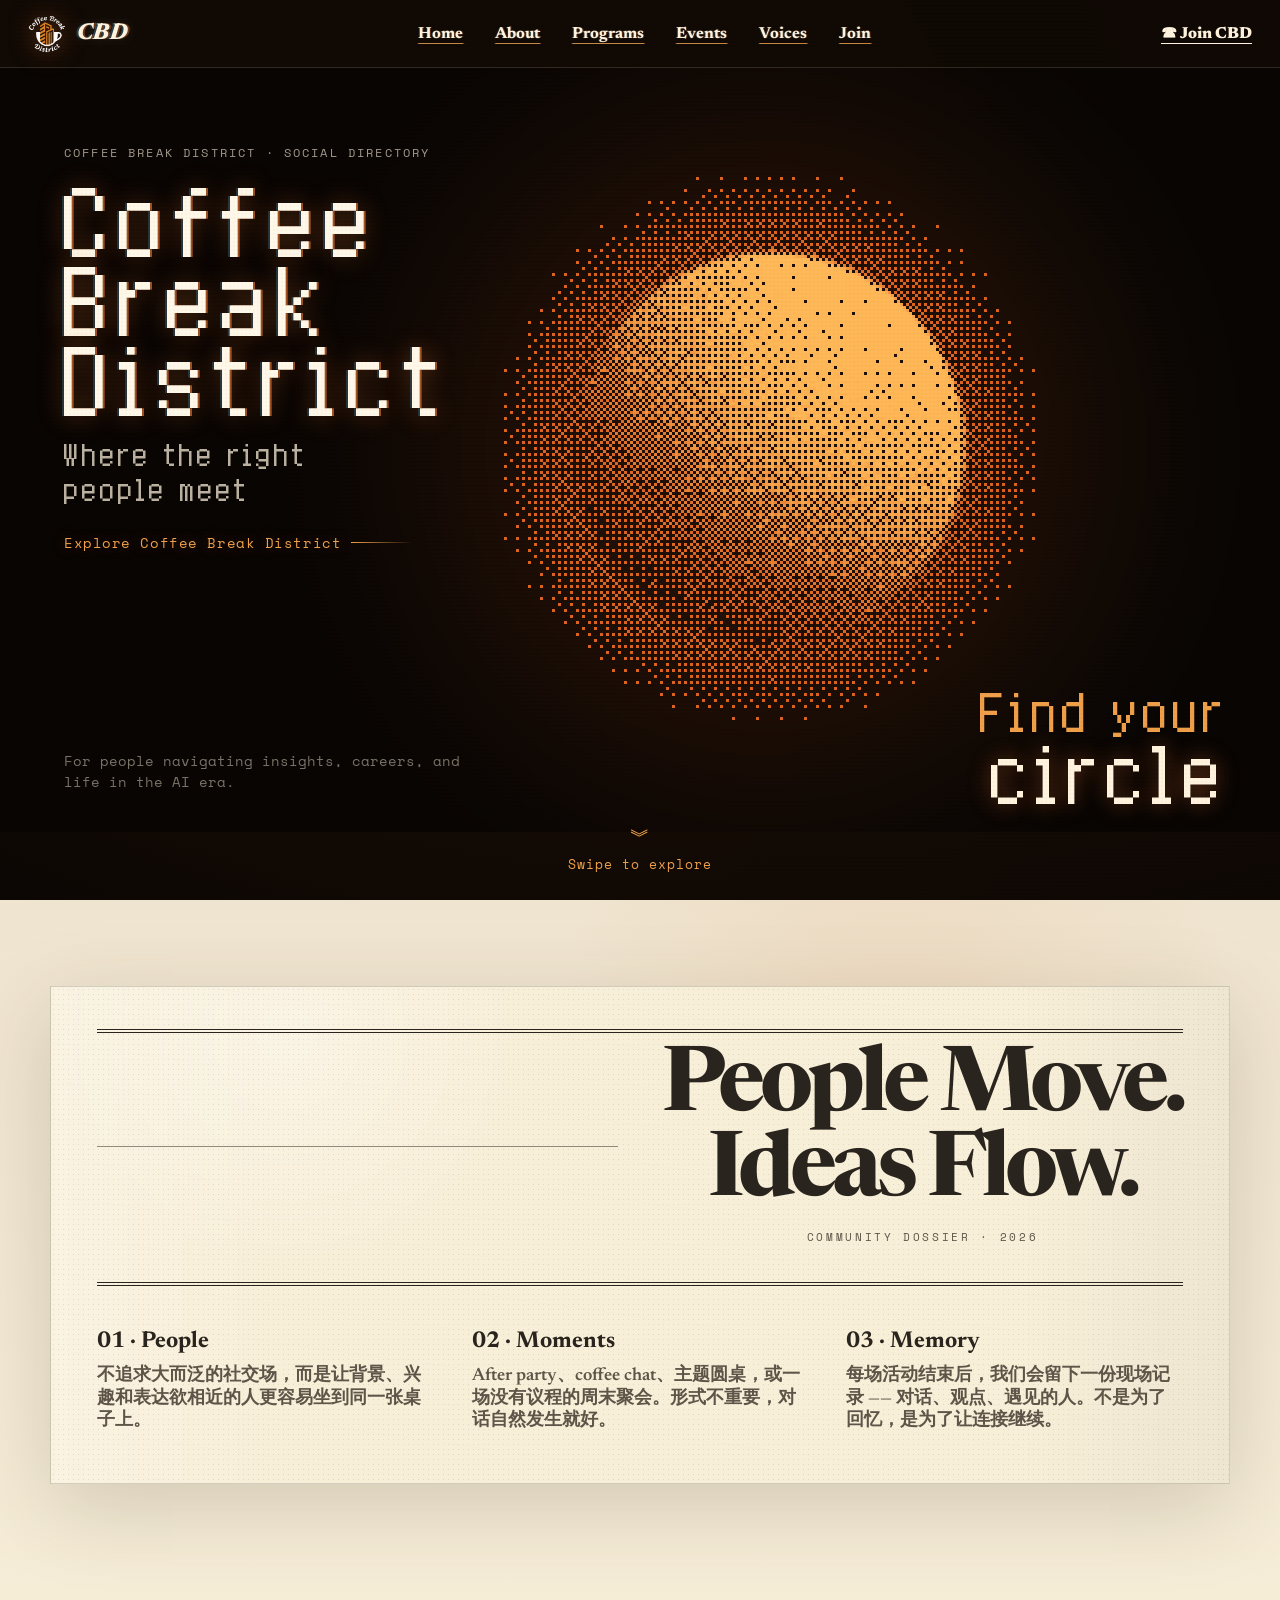
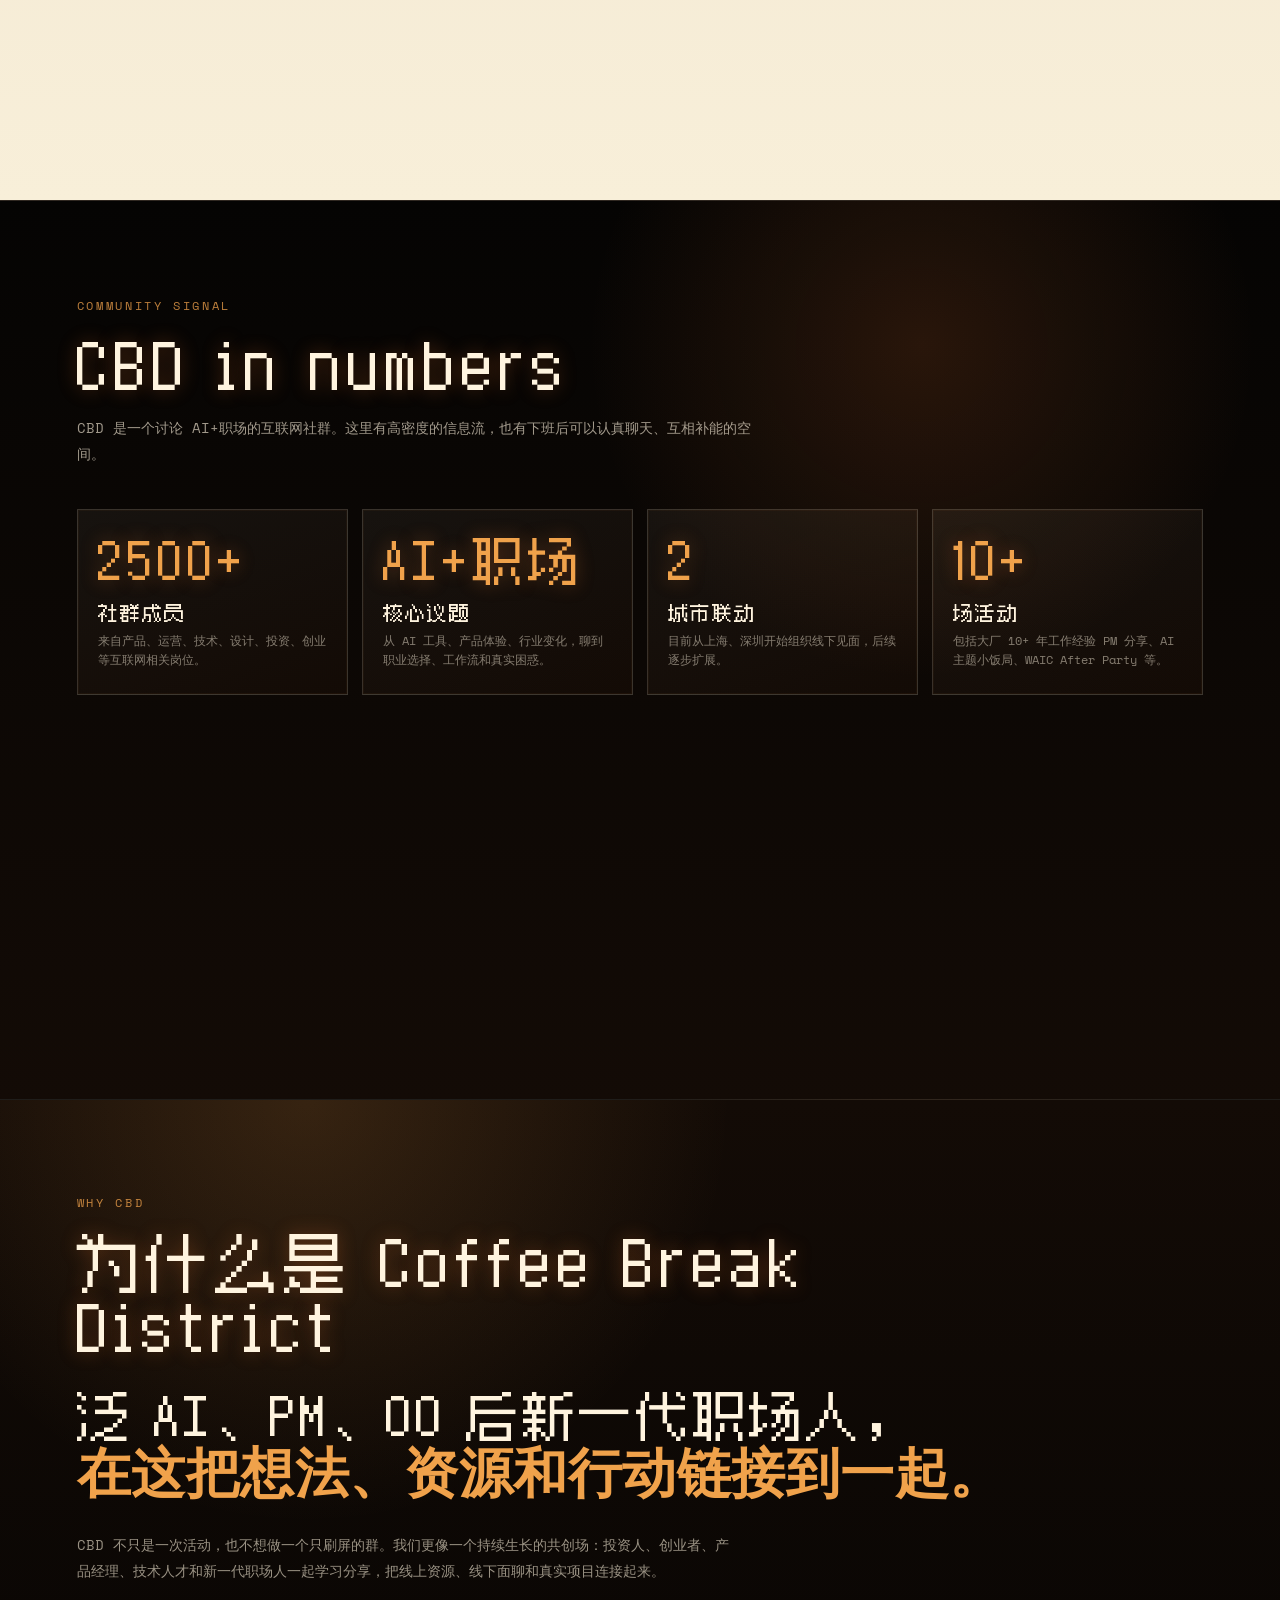
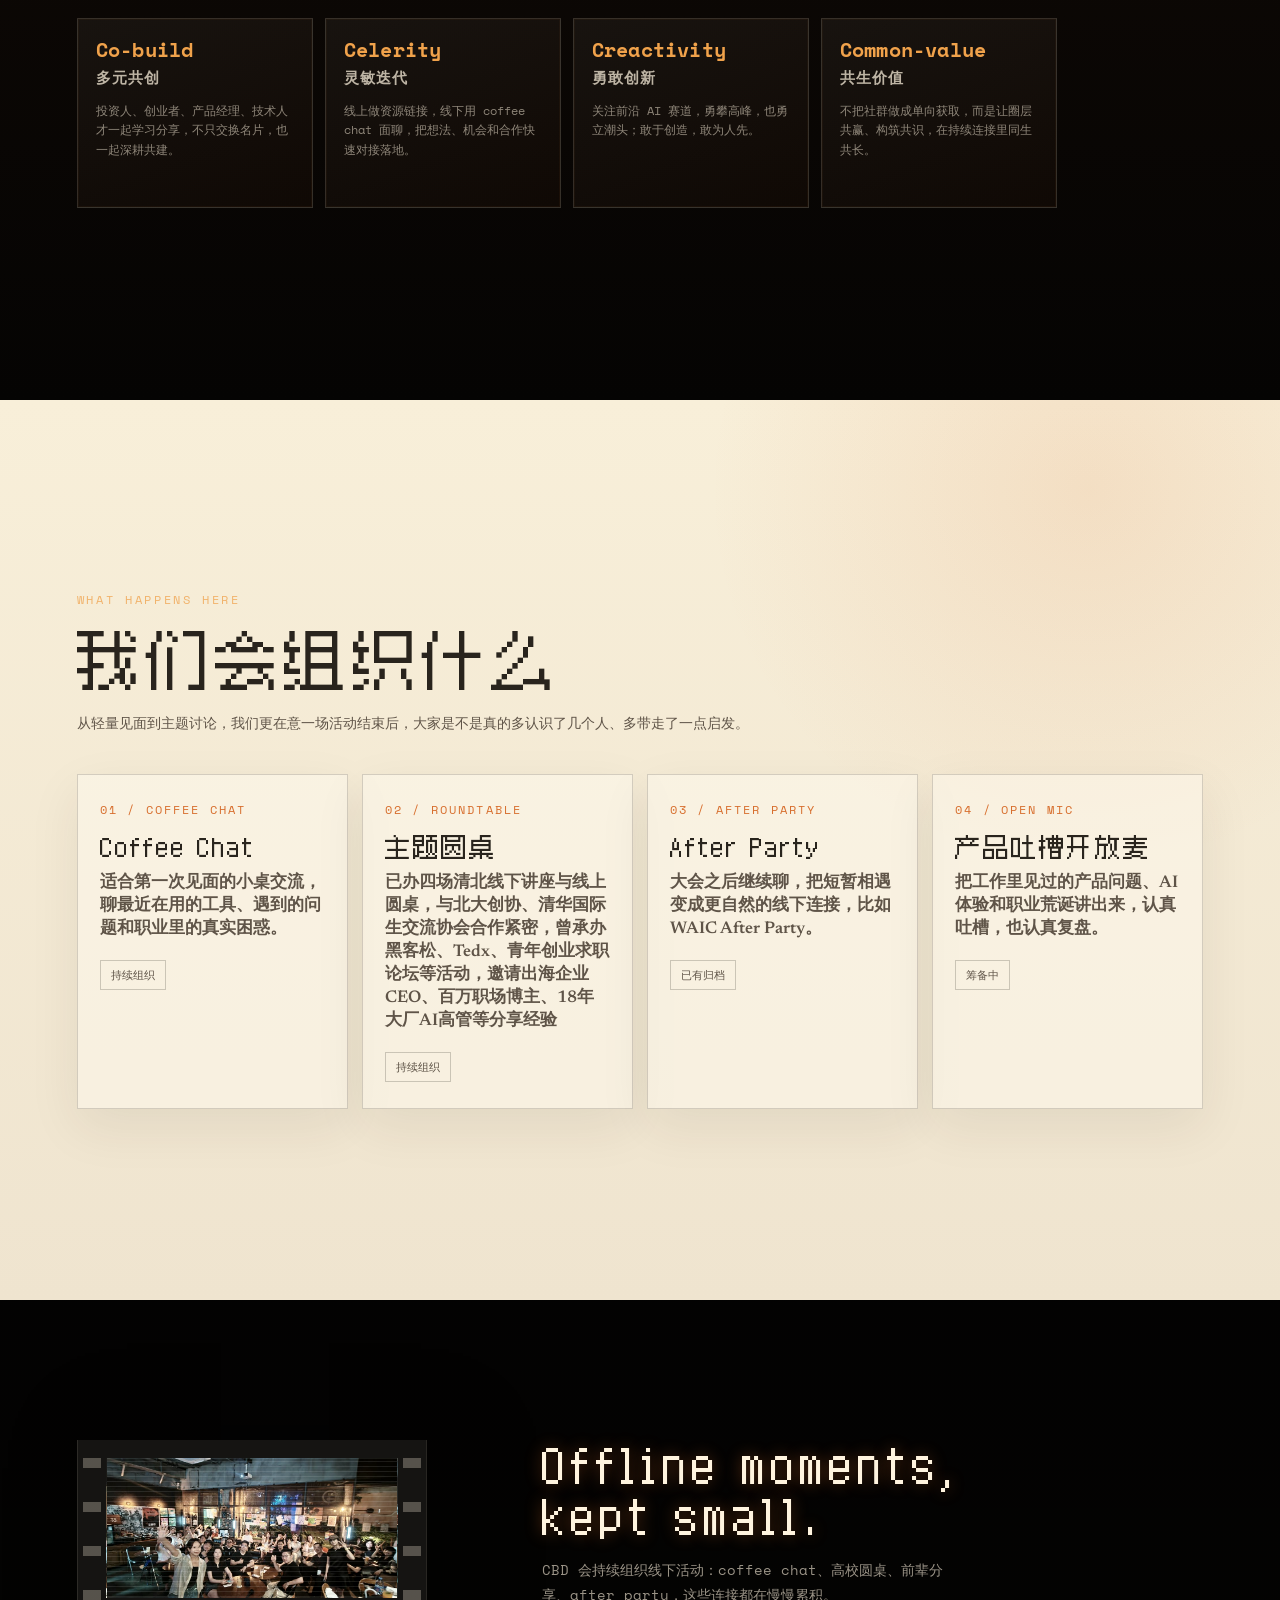
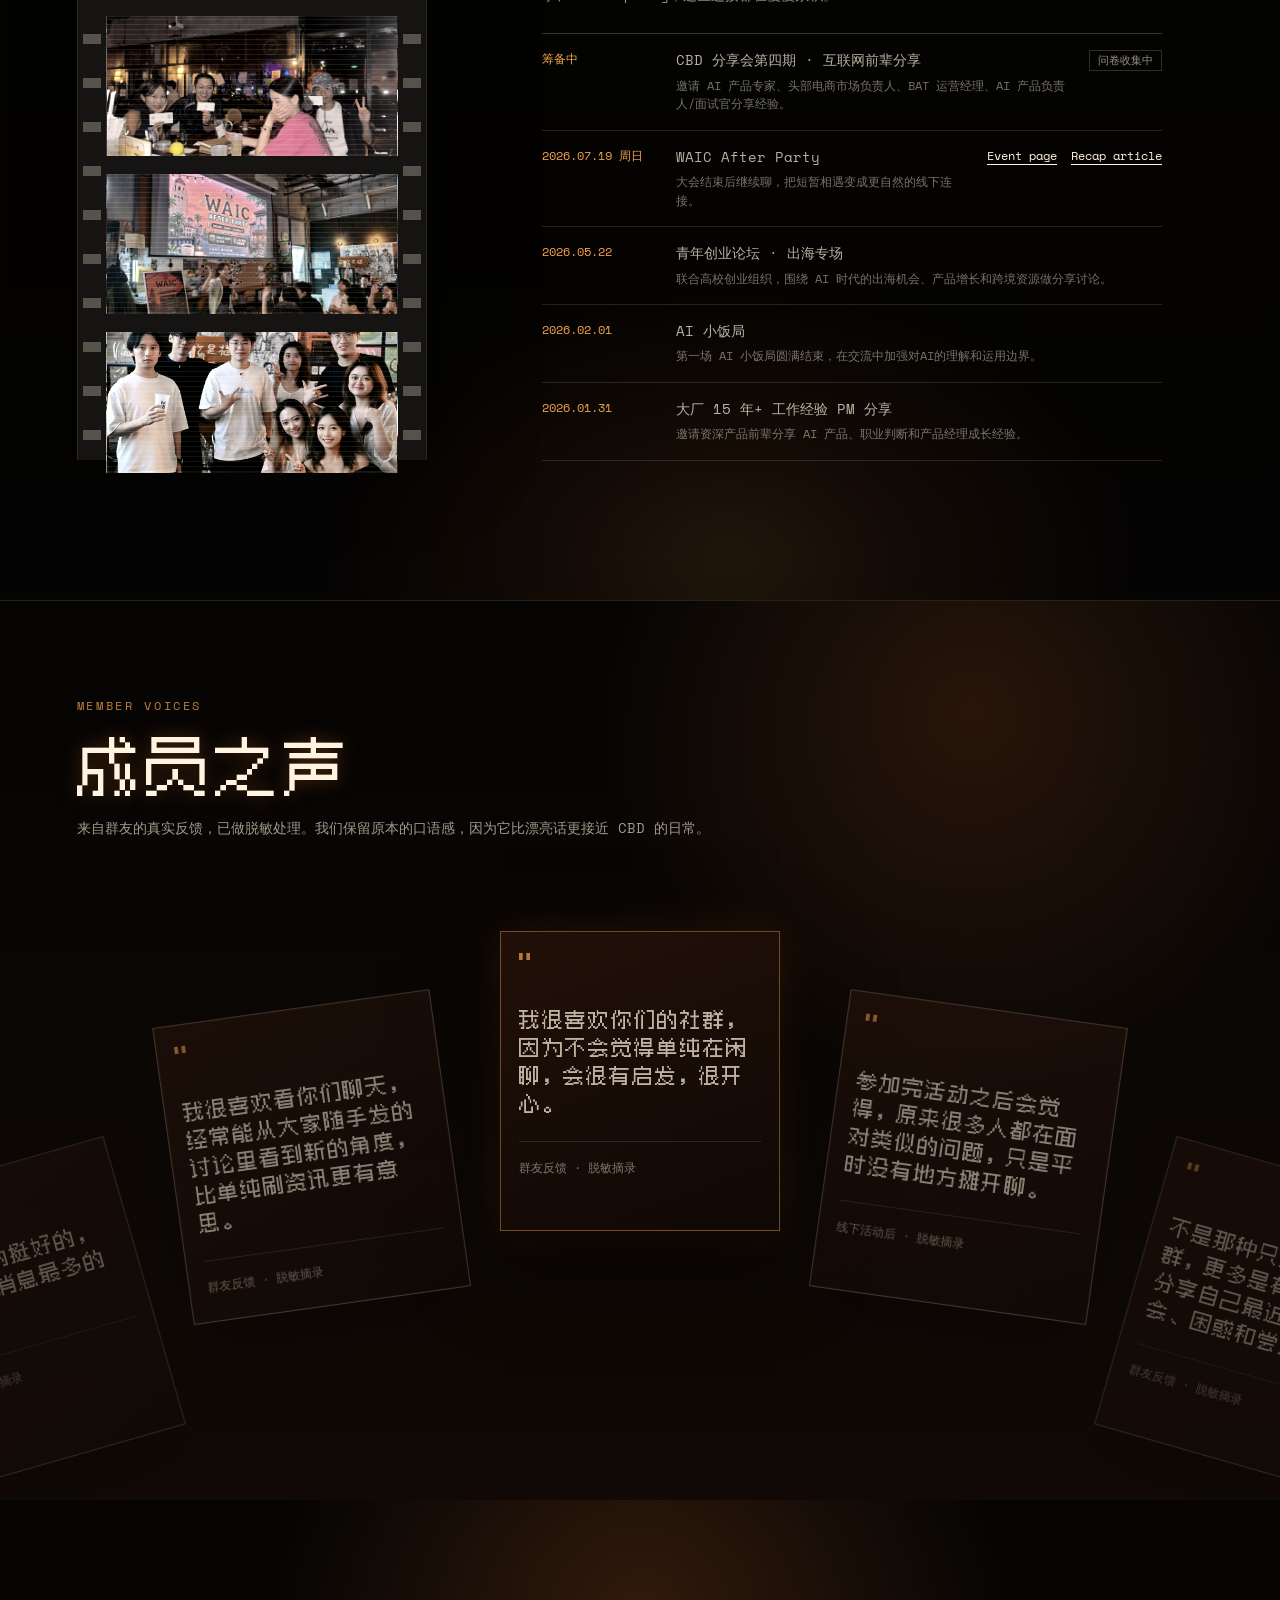
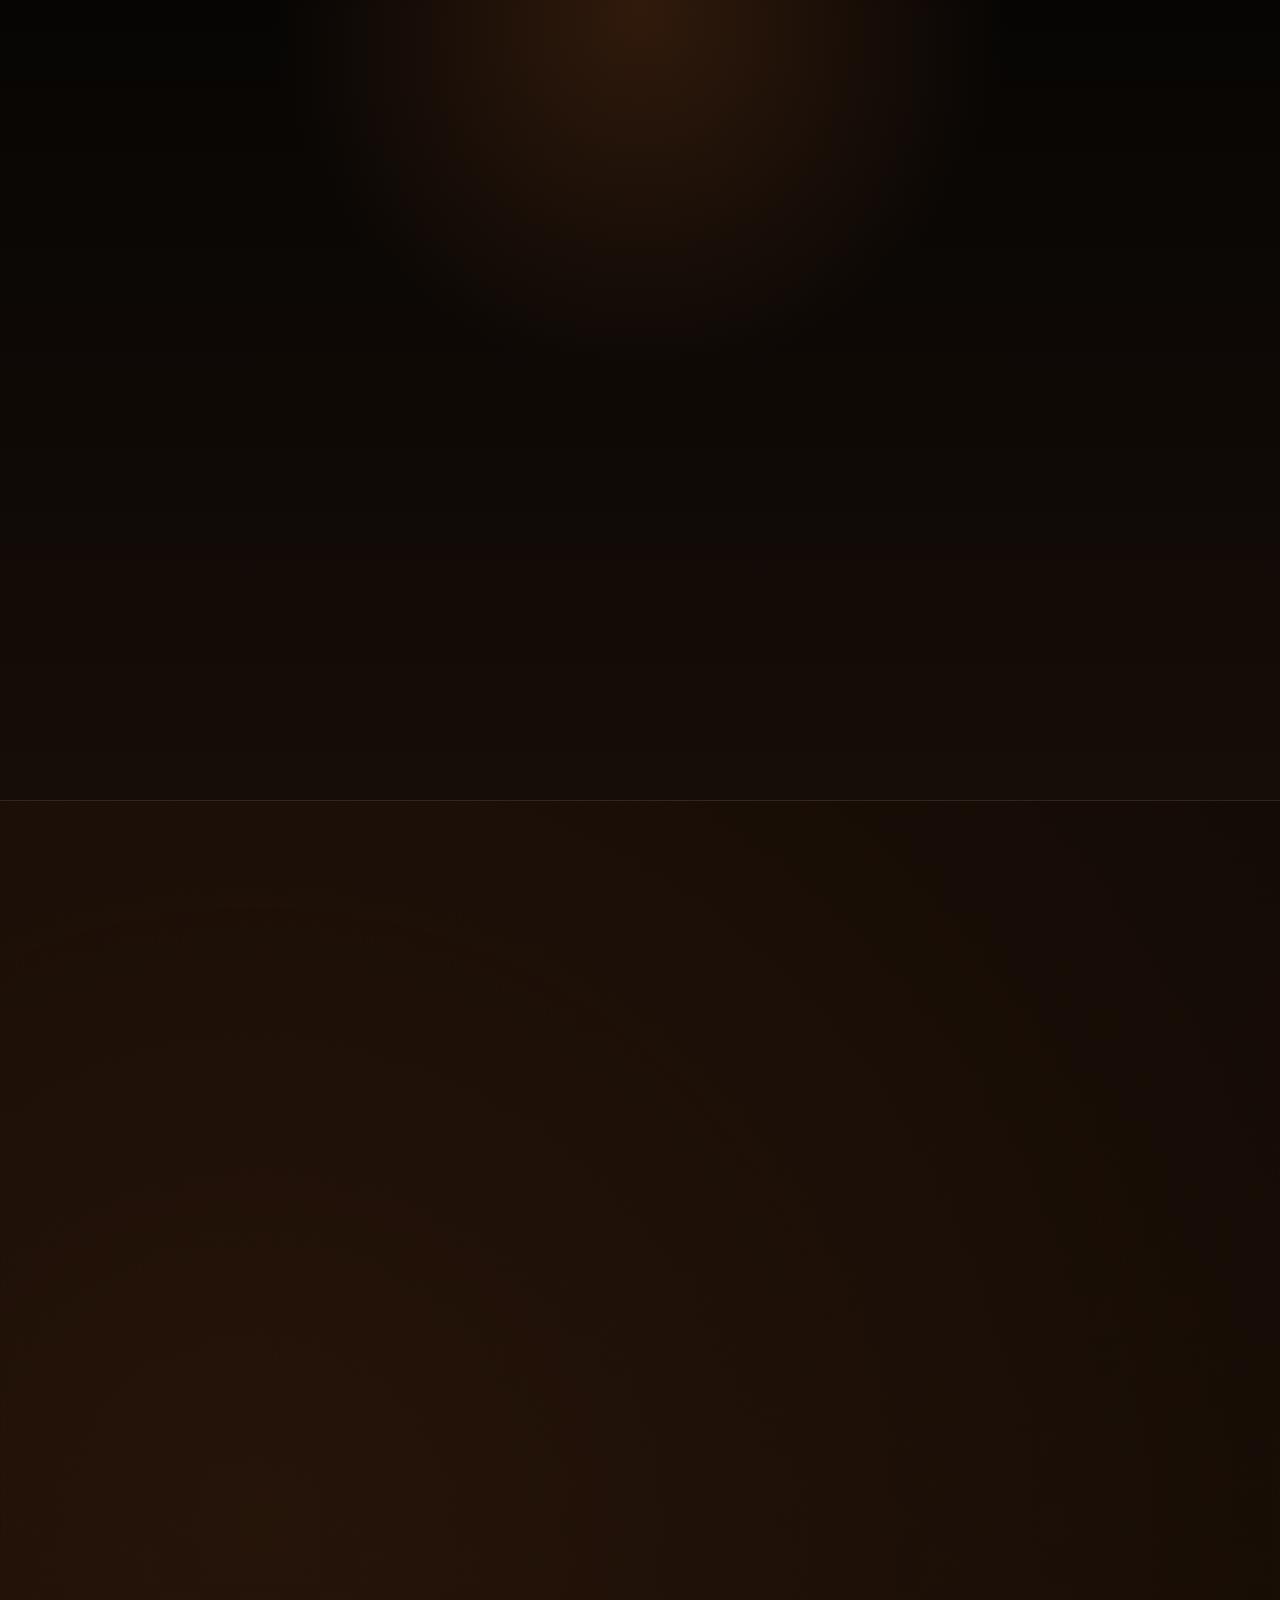
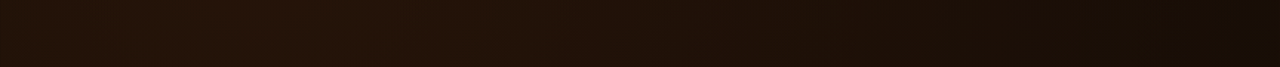
==== commit 4fa9ac13: "feat(site): refine CBD homepage interactions" ====
--- a/index.html
+++ b/index.html
@@ -7,8 +7,15 @@
 <title>Coffee Break District · CBD</title>
 <link rel="preconnect" href="https://fonts.googleapis.com">
 <link rel="preconnect" href="https://fonts.gstatic.com" crossorigin>
-<link href="https://fonts.googleapis.com/css2?family=DotGothic16&family=Newsreader:opsz,wght@6..72,400;6..72,600;6..72,800&family=Space+Mono:wght@400;700&family=ZCOOL+QingKe+HuangYou&display=swap" rel="stylesheet">
+<link href="https://fonts.googleapis.com/css2?family=DotGothic16&amp;family=Newsreader:opsz,wght@6..72,400;6..72,600;6..72,800&amp;family=Space+Mono:wght@400;700&amp;family=ZCOOL+QingKe+HuangYou&amp;display=swap" rel="stylesheet">
 <style>
+@font-face{
+  font-family:"ZpixLocal";
+  src:url("./assets/fonts/zpix.woff2") format("woff2");
+  font-weight:400;
+  font-style:normal;
+  font-display:swap;
+}
 :root{
   --ink:#29241d;
   --ink-soft:#5f5448;
@@ -24,10 +31,15 @@
   --line-dark:rgba(255,244,223,.18);
   --serif:"Newsreader", Georgia, "Times New Roman", serif;
   --mono:"Space Mono", ui-monospace, monospace;
-  --pixel:"DotGothic16", "ZCOOL QingKe HuangYou", "Space Mono", "PingFang SC", "Microsoft YaHei", monospace;
+  --sans:"PingFang SC", "Microsoft YaHei", "Noto Sans SC", system-ui, sans-serif;
+  --pixel:"ZpixLocal", "DotGothic16", "ZCOOL QingKe HuangYou", "Space Mono", "PingFang SC", "Microsoft YaHei", monospace;
 }
 *{box-sizing:border-box;margin:0;padding:0}
-html{scroll-behavior:smooth}
+html{
+  scroll-behavior:smooth;
+  scroll-snap-type:y mandatory;
+  scroll-padding-top:0;
+}
 body{
   min-height:100vh;
   color:var(--ink);
@@ -71,6 +83,10 @@
   opacity:.32;
   pointer-events:none;
   image-rendering:pixelated;
+  transition:opacity .28s ease;
+}
+body.join-active #character-rain{
+  opacity:0;
 }
 .site{
   position:relative;
@@ -87,8 +103,8 @@
   padding:0 28px;
   color:var(--cream);
   border-bottom:1px solid rgba(255,244,223,.13);
-  background:linear-gradient(180deg,rgba(17,10,6,.78),rgba(17,10,6,.36));
-  backdrop-filter:blur(12px);
+  background:#100904;
+  backdrop-filter:none;
 }
 .brand{
   display:flex;
@@ -437,6 +453,7 @@
 @keyframes spin{to{transform:rotate(360deg)}}
 .paper-section{
   position:relative;
+  min-height:100vh;
   padding:86px 24px;
   background:
     radial-gradient(circle at 70% 18%,rgba(215,110,45,.1),transparent 30%),
@@ -514,6 +531,7 @@
 }
 .impact-section{
   position:relative;
+  min-height:100vh;
   padding:96px clamp(22px,6vw,84px);
   color:var(--cream);
   background:
@@ -586,8 +604,20 @@
   font-size:12px;
   line-height:1.6;
 }
+.impact-section .section-title{
+  font-family:var(--pixel);
+  letter-spacing:0;
+  -webkit-font-smoothing:none;
+  text-rendering:optimizeSpeed;
+}
+.impact-card:nth-child(2) .impact-value{
+  font-family:var(--pixel);
+  -webkit-font-smoothing:none;
+  text-rendering:optimizeSpeed;
+}
 .why-section{
   position:relative;
+  min-height:100vh;
   padding:94px clamp(22px,6vw,84px);
   color:var(--cream);
   background:
@@ -608,7 +638,12 @@
 }
 .why-statement em{
   color:var(--amber);
+  font-family:var(--sans);
+  font-weight:700;
   font-style:normal;
+  letter-spacing:.01em;
+  -webkit-font-smoothing:antialiased;
+  text-rendering:auto;
 }
 .why-foot{
   max-width:660px;
@@ -618,8 +653,55 @@
   font-size:14px;
   line-height:1.85;
 }
+.why-values{
+  display:grid;
+  grid-template-columns:repeat(4,1fr);
+  gap:12px;
+  margin-top:34px;
+}
+.why-value{
+  min-height:190px;
+  padding:20px 18px;
+  border:1px solid rgba(255,244,223,.15);
+  background:linear-gradient(160deg,rgba(255,244,223,.055),rgba(215,110,45,.04));
+  box-shadow:0 0 0 1px rgba(215,110,45,.05) inset;
+}
+.why-value strong{
+  display:block;
+  color:var(--amber);
+  font-family:var(--mono);
+  font-size:clamp(17px,1.55vw,23px);
+  font-weight:700;
+  line-height:1.1;
+  letter-spacing:.01em;
+  -webkit-font-smoothing:antialiased;
+  text-rendering:auto;
+}
+.why-value span{
+  display:block;
+  margin-top:8px;
+  color:rgba(255,244,223,.72);
+  font-family:var(--sans);
+  font-size:15px;
+  font-weight:700;
+  line-height:1.2;
+  letter-spacing:.08em;
+  -webkit-font-smoothing:antialiased;
+  text-rendering:auto;
+}
+.why-value p{
+  margin-top:14px;
+  color:rgba(255,244,223,.52);
+  font-family:var(--mono);
+  font-size:12px;
+  line-height:1.65;
+}
 .program-section{
   position:relative;
+  min-height:100vh;
+  display:flex;
+  flex-direction:column;
+  justify-content:center;
   padding:96px clamp(22px,6vw,84px);
   color:var(--ink);
   background:
@@ -633,8 +715,8 @@
   margin-top:38px;
 }
 .program-card{
-  min-height:236px;
-  padding:22px 20px;
+  min-height:286px;
+  padding:26px 22px;
   border:1px solid rgba(41,36,29,.18);
   background:rgba(255,250,240,.48);
   box-shadow:0 18px 48px rgba(55,44,28,.08);
@@ -672,13 +754,21 @@
 }
 .join-section{
   position:relative;
-  padding:96px clamp(22px,6vw,84px);
+  display:flex;
+  flex-direction:column;
+  justify-content:center;
+  align-items:stretch;
+  min-height:100vh;
+  height:100vh;
+  padding:68px clamp(22px,6vw,84px) 56px;
   color:var(--cream);
   background:
     radial-gradient(circle at 50% 12%,rgba(215,110,45,.20),transparent 36%),
     linear-gradient(180deg,#050403,#160d07);
+  overflow:hidden;
 }
 .join-layout{
+  width:100%;
   display:grid;
   grid-template-columns:minmax(0,1.05fr) minmax(300px,.95fr);
   gap:44px;
@@ -763,8 +853,39 @@
   font-size:13px;
   line-height:1.75;
 }
+.join-guide{
+  border-top:1px solid rgba(255,244,223,.14);
+}
+.guide-item{
+  display:grid;
+  grid-template-columns:54px minmax(0,1fr);
+  gap:16px;
+  padding:18px 0;
+  border-bottom:1px solid rgba(255,244,223,.14);
+}
+.guide-item strong{
+  color:var(--amber);
+  font-family:var(--mono);
+  font-size:12px;
+}
+.guide-item h3{
+  font-family:var(--pixel);
+  font-size:22px;
+  color:var(--cream);
+  font-weight:400;
+  -webkit-font-smoothing:none;
+  text-rendering:optimizeSpeed;
+}
+.guide-item p{
+  margin-top:8px;
+  color:rgba(255,244,223,.54);
+  font-family:var(--mono);
+  font-size:13px;
+  line-height:1.65;
+}
 .voices-section{
   position:relative;
+  min-height:100vh;
   padding:96px clamp(22px,6vw,84px);
   color:var(--cream);
   background:
@@ -776,17 +897,75 @@
   max-width:760px;
 }
 .voice-grid{
-  display:grid;
-  grid-template-columns:repeat(3,1fr);
-  gap:14px;
-  margin-top:38px;
-}
+  position:relative;
+  display:flex;
+  align-items:center;
+  justify-content:center;
+  margin-top:16px;
+  min-height:470px;
+  padding:34px 20px 56px;
+  perspective:1400px;
+}
+/* ── Fan card base ── */
 .voice-card{
-  min-height:270px;
-  padding:24px 22px;
-  border:1px solid rgba(255,244,223,.15);
-  background:linear-gradient(160deg,rgba(255,244,223,.06),rgba(215,110,45,.035));
-  box-shadow:0 24px 70px rgba(0,0,0,.22);
+  position:absolute;
+  width:clamp(200px,22vw,280px);
+  min-height:300px;
+  padding:20px 18px;
+  border:1px solid rgba(255,244,223,.24);
+  background:
+    linear-gradient(160deg,#211008 0%,#160b06 62%,#100804 100%);
+  box-shadow:0 24px 70px rgba(0,0,0,.40),0 0 0 1px rgba(240,162,75,.04) inset;
+  transform-origin:center 130%;
+  transition:transform .28s cubic-bezier(.22,.68,0,1.2), box-shadow .22s ease, border-color .22s ease, opacity .22s ease;
+  will-change:transform;
+  backface-visibility:hidden;
+  cursor:default;
+}
+.voice-card.is-centered{cursor:pointer}
+/* fan positions: 5 visible cards, rest hidden */
+.voice-card:nth-child(n+6){ display:none }
+
+/* center */
+.voice-card:nth-child(1){
+  transform:rotate(0deg) translateY(0px);
+  z-index:10;
+  opacity:1;
+  border-color:rgba(240,162,75,.42);
+  box-shadow:0 32px 80px rgba(0,0,0,.50),0 0 40px rgba(215,110,45,.14);
+}
+/* 1 left */
+.voice-card:nth-child(2){
+  transform:rotate(-8deg) translateX(-86%) translateY(30px);
+  z-index:7;
+  opacity:.76;
+}
+/* 2 left */
+.voice-card:nth-child(3){
+  transform:rotate(-16deg) translateX(-166%) translateY(66px);
+  z-index:5;
+  opacity:.46;
+}
+/* 1 right */
+.voice-card:nth-child(4){
+  transform:rotate(8deg) translateX(86%) translateY(30px);
+  z-index:7;
+  opacity:.76;
+}
+/* 2 right */
+.voice-card:nth-child(5){
+  transform:rotate(16deg) translateX(166%) translateY(66px);
+  z-index:5;
+  opacity:.46;
+}
+/* hover lift */
+.voice-card:not(:nth-child(1)):hover{
+  z-index:9;
+  opacity:1;
+  box-shadow:0 32px 80px rgba(0,0,0,.50),0 0 28px rgba(215,110,45,.12);
+}
+.voice-card.is-centered{
+  border-color:rgba(240,162,75,.42);
 }
 .voice-mark{
   font-family:var(--pixel);
@@ -816,9 +995,45 @@
   font-size:12px;
   line-height:1.7;
 }
+.voice-cloud{
+  display:flex;
+  flex-wrap:wrap;
+  gap:9px;
+  margin-top:18px;
+  max-width:980px;
+}
+.voice-cloud span{
+  display:inline-flex;
+  align-items:center;
+  min-height:30px;
+  padding:6px 12px;
+  border:1px solid rgba(255,244,223,.14);
+  border-radius:999px;
+  color:rgba(255,244,223,.70);
+  background:rgba(255,244,223,.045);
+  font-family:var(--mono);
+  font-size:12px;
+  line-height:1;
+  white-space:nowrap;
+}
+.voice-cloud .hot{
+  color:var(--amber);
+  border-color:rgba(240,162,75,.36);
+  background:rgba(215,110,45,.10);
+  text-shadow:0 0 14px rgba(215,110,45,.28);
+}
+.voice-cloud span:nth-child(3n){
+  font-size:13px;
+}
+.voice-cloud span:nth-child(4n){
+  opacity:.78;
+}
+.voice-cloud span:nth-child(5n){
+  transform:translateY(2px);
+}
 .film-section{
   position:relative;
-  min-height:78vh;
+  min-height:100vh;
   display:flex;
   align-items:center;
   justify-content:flex-start;
@@ -826,6 +1041,18 @@
   padding:94px clamp(28px,6vw,84px);
   background:#050403;
   overflow:hidden;
+}
+.hero,
+.paper-section,
+.impact-section,
+.why-section,
+.program-section,
+.film-section,
+.voices-section,
+.join-section{
+  scroll-snap-align:start;
+  scroll-snap-stop:always;
+  scroll-margin-top:0;
 }
 .film-section::before{
   content:"";
@@ -932,7 +1159,7 @@
 .event-panel{
   position:relative;
   z-index:3;
-  width:min(500px,calc(100% - 48px));
+  width:min(620px,calc(100% - 48px));
   padding:0;
   color:var(--cream);
   background:transparent;
@@ -957,12 +1184,12 @@
 }
 .event-list{
   margin-top:26px;
-  max-width:460px;
+  max-width:620px;
   border-top:1px solid rgba(255,244,223,.20);
 }
 .event-item{
   display:grid;
-  grid-template-columns:112px minmax(0,1fr) auto;
+  grid-template-columns:118px minmax(0,1fr) auto;
   gap:16px;
   align-items:start;
   padding:16px 0;
@@ -975,8 +1202,16 @@
   font-size:12px;
 }
 .event-name{
+  display:block;
   font-size:14px;
   line-height:1.45;
+}
+.event-desc{
+  display:block;
+  margin-top:6px;
+  color:rgba(255,244,223,.46);
+  font-size:12px;
+  line-height:1.55;
 }
 .event-link{
   color:var(--cream);
@@ -990,6 +1225,14 @@
   justify-content:flex-end;
   white-space:nowrap;
 }
+.event-status{
+  display:inline-flex;
+  padding:4px 8px;
+  border:1px solid rgba(255,244,223,.18);
+  color:rgba(255,244,223,.58);
+  font-size:11px;
+  line-height:1;
+}
 .event-panel .btn{margin-top:28px}
 .reveal{
   opacity:0;
@@ -998,6 +1241,19 @@
 }
 .reveal.visible{opacity:1;transform:translateY(0)}
 @media(max-width:900px){
+  .voice-grid{
+    min-height:420px;
+    padding:60px 10px 40px;
+  }
+  .voice-card{
+    width:clamp(180px,44vw,240px);
+    min-height:260px;
+    padding:16px 14px;
+  }
+  .voice-card:nth-child(2){transform:rotate(-10deg) translateX(-62%) translateY(24px)}
+  .voice-card:nth-child(3){transform:rotate(-20deg) translateX(-118%) translateY(54px)}
+  .voice-card:nth-child(4){transform:rotate(10deg) translateX(62%) translateY(24px)}
+  .voice-card:nth-child(5){transform:rotate(20deg) translateX(118%) translateY(54px)}
   .nav{height:58px;padding:0 16px}
   .brand{font-size:18px}
   .brand-mark{width:32px;height:32px}
@@ -1106,12 +1362,12 @@
     font-size:13px;
     line-height:1.7;
   }
-  .impact-grid,.program-grid{
+  .impact-grid,.program-grid,.why-values{
     grid-template-columns:1fr;
     gap:12px;
     margin-top:28px;
   }
-  .impact-card,.program-card{
+  .impact-card,.program-card,.why-value{
     min-height:auto;
     padding:20px 18px;
   }
@@ -1122,16 +1378,7 @@
     grid-template-columns:1fr;
     gap:34px;
   }
-  .voice-grid{
-    grid-template-columns:1fr;
-  }
-  .voice-card{
-    min-height:auto;
-    padding:22px 18px;
-  }
-  .voice-card p{
-    font-size:19px;
-  }
+  /* voice grid handled in fan section above */
   .join-step{
     grid-template-columns:1fr;
     gap:8px;
@@ -1185,6 +1432,382 @@
     gap:12px;
   }
 }
+@media(max-width:640px){
+  html{
+    height:100%;
+    overflow-y:scroll;
+    scroll-snap-type:y mandatory;
+    scroll-padding-top:48px;
+  }
+  #character-rain{
+    display:none;
+  }
+  .hero,
+  .paper-section,
+  .impact-section,
+  .why-section,
+  .program-section,
+  .film-section,
+  .voices-section,
+  .join-section{
+    scroll-snap-align:start;
+    scroll-snap-stop:always;
+    scroll-margin-top:0;
+  }
+  .nav{
+    height:48px;
+    padding:0 14px;
+    background:#100904;
+  }
+  .brand{
+    gap:7px;
+    font-size:15px;
+  }
+  .brand-mark{
+    width:26px;
+    height:26px;
+  }
+  .call{
+    font-size:12px;
+  }
+  .hero,
+  .hero-copy{
+    height:var(--snap-vh, 100dvh);
+    min-height:var(--snap-vh, 100dvh);
+    max-height:var(--snap-vh, 100dvh);
+  }
+  .hero-main{
+    top:8dvh;
+    width:90vw;
+  }
+  .hero h1{
+    font-size:clamp(38px,13vw,58px);
+  }
+  .hero-sub{
+    position:absolute;
+    left:0;
+    top:64dvh;
+    margin-top:0;
+    padding:0;
+    font-size:14px;
+    max-width:230px;
+    opacity:.78;
+    background:none;
+    text-shadow:0 2px 14px rgba(0,0,0,.82),0 0 12px rgba(215,110,45,.20);
+  }
+  .hero-actions{
+    position:absolute;
+    left:0;
+    top:72dvh;
+    margin-top:0;
+  }
+  .hero-link{
+    padding:0;
+    font-size:11px;
+    max-width:230px;
+    line-height:1.35;
+    background:none;
+    text-shadow:0 2px 14px rgba(0,0,0,.82),0 0 12px rgba(215,110,45,.25);
+  }
+  .hero-link::after{
+    width:42px;
+  }
+  .hero-builder,
+  .hero-join,
+  .swipe{
+    display:none;
+  }
+  .film-column{
+    height:104px;
+    bottom:10px;
+    padding:10px 18px;
+  }
+  .film-frame{
+    min-width:118px;
+  }
+  .paper-section{
+    height:var(--snap-vh, 100dvh);
+    min-height:var(--snap-vh, 100dvh);
+    max-height:var(--snap-vh, 100dvh);
+    padding:56px 10px 34px;
+    display:flex;
+    align-items:center;
+    justify-content:center;
+    overflow:hidden;
+  }
+  .paper{
+    width:100%;
+    padding:22px 14px 24px;
+  }
+  .paper-title{
+    font-size:clamp(34px,11vw,50px);
+    line-height:.92;
+  }
+  .paper-sub{
+    margin-top:16px;
+    font-size:10px;
+  }
+  .columns{
+    gap:15px;
+    margin-top:24px;
+  }
+  .column h3{
+    font-size:17px;
+  }
+  .column p{
+    font-size:13px;
+    line-height:1.38;
+  }
+  .impact-section,
+  .why-section,
+  .program-section,
+  .film-section,
+  .join-section,
+  .voices-section{
+    height:var(--snap-vh, 100dvh);
+    min-height:var(--snap-vh, 100dvh);
+    max-height:var(--snap-vh, 100dvh);
+    padding:72px 14px 24px;
+    display:flex;
+    flex-direction:column;
+    justify-content:flex-start;
+    overflow:hidden;
+  }
+  .impact-section{
+    justify-content:center;
+    padding-top:58px;
+    padding-bottom:38px;
+  }
+  .why-section{
+    justify-content:center;
+    padding-top:58px;
+    padding-bottom:36px;
+  }
+  .voices-section{
+    justify-content:center;
+    overflow:hidden;
+  }
+  .section-label{
+    margin-bottom:10px;
+    font-size:10px;
+  }
+  .section-title{
+    font-size:clamp(26px,8.4vw,38px);
+    line-height:1;
+  }
+  .section-copy,
+  .why-foot,
+  .event-panel p{
+    margin-top:12px;
+    font-size:12px;
+    line-height:1.55;
+  }
+  .impact-grid{
+    grid-template-columns:repeat(2,minmax(0,1fr));
+    gap:10px;
+    margin-top:20px;
+  }
+  .program-grid,
+  .why-values{
+    grid-template-columns:repeat(2,minmax(0,1fr));
+    gap:8px;
+    margin-top:14px;
+  }
+  .why-values{
+    gap:12px;
+    margin-top:22px;
+  }
+  .impact-card,
+  .program-card,
+  .why-value,
+  .voice-card{
+    padding:12px 11px;
+  }
+  .impact-card{
+    min-height:176px;
+    padding:16px 12px;
+  }
+  .why-value{
+    min-height:84px;
+    padding:16px 13px;
+  }
+  .impact-value{
+    font-size:clamp(24px,7.4vw,32px);
+  }
+  .impact-name{
+    margin-top:8px;
+    font-size:14px;
+  }
+  .impact-note,
+  .why-value p,
+  .event-desc{
+    font-size:10.5px;
+    line-height:1.4;
+  }
+  .why-statement{
+    margin-top:16px;
+    font-size:clamp(21px,6vw,28px);
+    line-height:1.2;
+  }
+  .why-foot{
+    display:none;
+  }
+  .why-value strong{
+    font-size:15px;
+  }
+  .why-value span{
+    margin-top:5px;
+    font-size:12px;
+  }
+  .why-value p{
+    display:none;
+  }
+  .program-card h3,
+  .join-step h3,
+  .faq-item h3,
+  .guide-item h3{
+    font-size:16px;
+  }
+  .program-card p{
+    display:-webkit-box;
+    -webkit-line-clamp:2;
+    line-clamp:2;
+    -webkit-box-orient:vertical;
+    overflow:hidden;
+    margin-top:8px;
+    font-size:11.5px;
+    line-height:1.35;
+  }
+  .program-status,
+  .event-status{
+    margin-top:10px;
+    font-size:10px;
+  }
+  .film-section{
+    height:calc(100svh - 48px);
+    min-height:calc(100svh - 48px);
+    max-height:calc(100svh - 48px);
+    height:calc(100dvh - 48px);
+    min-height:calc(100dvh - 48px);
+    max-height:calc(100dvh - 48px);
+  }
+  .film-column--event{
+    display:none;
+  }
+  .film-column--event .film-frame{
+    min-height:0;
+    height:calc(25% - 8px);
+    margin-bottom:8px;
+  }
+  .event-panel{
+    width:100%;
+    padding:0;
+  }
+  .event-panel h2{
+    font-size:26px;
+  }
+  .event-list{
+    margin-top:12px;
+  }
+  .event-item{
+    grid-template-columns:76px minmax(0,1fr);
+    gap:8px 10px;
+    padding:8px 0;
+  }
+  .event-name{
+    font-size:12px;
+  }
+  .event-desc{
+    display:-webkit-box;
+    -webkit-line-clamp:2;
+    line-clamp:2;
+    -webkit-box-orient:vertical;
+    overflow:hidden;
+  }
+  .event-actions,
+  .event-status{
+    grid-column:2;
+  }
+  .voice-grid{
+    min-height:318px;
+    padding:24px 4px 30px;
+    perspective:900px;
+  }
+  .voice-card{
+    width:clamp(168px,52vw,206px);
+    min-height:220px;
+    padding:14px 13px;
+    transition:transform .26s cubic-bezier(.22,.68,0,1.2), box-shadow .2s ease, border-color .2s ease;
+  }
+  /* 3-card fan on mobile */
+  .voice-card:nth-child(3){ display:none }
+  .voice-card:nth-child(5){ display:none }
+  .voice-card:nth-child(2){ transform:rotate(-10deg) translateX(-96%) translateY(28px) }
+  .voice-card:nth-child(4){ transform:rotate(10deg)  translateX(96%)  translateY(28px) }
+  .voice-mark{
+    font-size:28px;
+    line-height:.8;
+  }
+  .voice-card p{
+    margin-top:14px;
+    font-size:14px;
+    line-height:1.38;
+  }
+  .voice-meta{
+    margin-top:10px;
+    padding-top:8px;
+    font-size:10px;
+  }
+  .join-layout{
+    gap:12px;
+  }
+  .join-steps{
+    margin-top:18px;
+    gap:6px;
+  }
+  .join-step{
+    padding:12px 0;
+  }
+  .join-step p,
+  .join-cta,
+  .faq-item p,
+  .guide-item p{
+    font-size:12px;
+    line-height:1.55;
+  }
+  .faq-item{
+    padding:12px 0;
+  }
+  .join-guide{
+    border-top:0;
+  }
+  .guide-item{
+    grid-template-columns:34px minmax(0,1fr);
+    gap:10px;
+    padding:10px 0;
+  }
+  .guide-item strong{
+    font-size:10px;
+  }
+  .guide-item p{
+    margin-top:4px;
+  }
+  .join-cta{
+    margin-top:12px;
+    padding-top:10px;
+  }
+  .join-cta a{
+    margin-top:8px;
+  }
+  .join-guide{
+    display:grid;
+    gap:7px;
+  }
+  .guide-item{
+    border:1px solid rgba(255,244,223,.12);
+    padding:10px;
+  }
+}
 @media(prefers-reduced-motion:reduce){
   *,*::before,*::after{animation:none!important;transition:none!important;scroll-behavior:auto!important}
 }
@@ -1194,7 +1817,7 @@
 <canvas id="character-rain" aria-hidden="true"></canvas>
 <div class="site">
   <header class="nav">
-    <a class="brand" href="#top" aria-label="Coffee Break District 首页"><img class="brand-mark" src="./cbd-logo-cutout.png" alt="" />CBD</a>
+    <a class="brand" href="#top" aria-label="Coffee Break District 首页"><img class="brand-mark" src="./cbd-logo-cutout.png?v=20260729-logo" alt="" />CBD</a>
     <nav class="nav-links" aria-label="主导航">
       <a href="#top">Home</a>
       <a href="#why">About</a>
@@ -1203,7 +1826,7 @@
       <a href="#voices">Voices</a>
       <a href="#join">Join</a>
     </nav>
-    <a class="call" href="#join">☎ Join CBD</a>
+    <a class="call" href="https://my.feishu.cn/wiki/MKbAw4iRbiP59EkaNzdcoAbtnEh" target="_blank" rel="noopener">☎ Join CBD</a>
   </header>
 
   <main id="top">
@@ -1220,8 +1843,7 @@
         </div>
       </div>
       <div class="hero-builder">
-        <h3>Start a new circle</h3>
-        <span>For internet people discussing AI, careers, and what changes next.</span>
+        <span>For people navigating insights, careers, and life in the AI era.</span>
       </div>
       <div class="hero-join">
         <div class="small">Find your</div>
@@ -1290,12 +1912,34 @@
     <section class="why-section" id="why">
       <div class="why-inner reveal">
         <div class="section-label">Why CBD</div>
-        <h2 class="section-title">为什么需要一个线下讨论 AI 的职场社群</h2>
+        <h2 class="section-title">为什么是 Coffee Break District</h2>
         <p class="why-statement">
-          AI 正在重写每一份工作的规则。<br>
-          有人焦虑，有人观望，<em>我们更想把不确定变成可以讨论、可以行动的机会。</em>
+          泛 AI、PM、00 后新一代职场人，<br>
+          <em>在这把想法、资源和行动链接到一起。</em>
         </p>
-        <p class="why-foot">CBD 不想做一个只刷屏的群。我们希望把零散讨论整理成可回看的经验，把一闪而过的灵感留存下来，也让每一次提问和回答都能帮到同行的人。</p>
+        <p class="why-foot">CBD 不只是一次活动，也不想做一个只刷屏的群。我们更像一个持续生长的共创场：投资人、创业者、产品经理、技术人才和新一代职场人一起学习分享，把线上资源、线下面聊和真实项目连接起来。</p>
+        <div class="why-values" aria-label="CBD 社群关键词">
+          <article class="why-value">
+            <strong>Co-build</strong>
+            <span>多元共创</span>
+            <p>投资人、创业者、产品经理、技术人才一起学习分享，不只交换名片，也一起深耕共建。</p>
+          </article>
+          <article class="why-value">
+            <strong>Celerity</strong>
+            <span>灵敏迭代</span>
+            <p>线上做资源链接，线下用 coffee chat 面聊，把想法、机会和合作快速对接落地。</p>
+          </article>
+          <article class="why-value">
+            <strong>Creactivity</strong>
+            <span>勇敢创新</span>
+            <p>关注前沿 AI 赛道，勇攀高峰，也勇立潮头；敢于创造，敢为人先。</p>
+          </article>
+          <article class="why-value">
+            <strong>Common-value</strong>
+            <span>共生价值</span>
+            <p>不把社群做成单向获取，而是让圈层共赢、构筑共识，在持续连接里同生共长。</p>
+          </article>
+        </div>
       </div>
     </section>
 
@@ -1315,8 +1959,8 @@
         <article class="program-card">
           <div class="program-no">02 / ROUNDTABLE</div>
           <h3>主题圆桌</h3>
-          <p>围绕 AI 产品、增长、内容、组织变化等话题做小范围深聊，不追热点，追真实判断。</p>
-          <span class="program-status">筹备中</span>
+          <p>已办四场清北线下讲座与线上圆桌，与北大创协、清华国际生交流协会合作紧密，曾承办黑客松、Tedx、青年创业求职论坛等活动，邀请出海企业CEO、百万职场博主、18年大厂AI高管等分享经验</p>
+          <span class="program-status">持续组织</span>
         </article>
         <article class="program-card">
           <div class="program-no">03 / AFTER PARTY</div>
@@ -1342,14 +1986,46 @@
       </aside>
       <aside class="event-panel reveal">
         <h2>Offline moments,<br>kept small.</h2>
-        <p>CBD 会持续组织线下活动：coffee chat、主题圆桌、after party，以及筹备中的产品吐槽开放麦。</p>
-        <div class="event-list" aria-label="已举办活动">
+        <p>CBD 会持续组织线下活动：coffee chat、高校圆桌、前辈分享、after party，这些连接都在慢慢累积。</p>
+        <div class="event-list" aria-label="活动列表">
+          <div class="event-item">
+            <span class="event-date">筹备中</span>
+            <span class="event-copy">
+              <span class="event-name">CBD 分享会第四期 · 互联网前辈分享</span>
+              <span class="event-desc">邀请 AI 产品专家、头部电商市场负责人、BAT 运营经理、AI 产品负责人/面试官分享经验。</span>
+            </span>
+            <span class="event-status">问卷收集中</span>
+          </div>
           <div class="event-item">
             <span class="event-date">2026.07.19 周日</span>
-            <span class="event-name">WAIC After Party</span>
+            <span class="event-copy">
+              <span class="event-name">WAIC After Party</span>
+              <span class="event-desc">大会结束后继续聊，把短暂相遇变成更自然的线下连接。</span>
+            </span>
             <span class="event-actions">
               <a class="event-link" href="./cbd_waic_party.html">Event page</a>
               <a class="event-link" href="./waic-after-party-recap.html">Recap article</a>
+            </span>
+          </div>
+          <div class="event-item">
+            <span class="event-date">2026.05.22</span>
+            <span class="event-copy">
+              <span class="event-name">青年创业论坛 · 出海专场</span>
+              <span class="event-desc">联合高校创业组织，围绕 AI 时代的出海机会、产品增长和跨境资源做分享讨论。</span>
+            </span>
+          </div>
+          <div class="event-item">
+            <span class="event-date">2026.02.01</span>
+            <span class="event-copy">
+              <span class="event-name">AI 小饭局</span>
+              <span class="event-desc">第一场 AI 小饭局圆满结束，在交流中加强对AI的理解和运用边界。</span>
+            </span>
+          </div>
+          <div class="event-item">
+            <span class="event-date">2026.01.31</span>
+            <span class="event-copy">
+              <span class="event-name">大厂 15 年+ 工作经验 PM 分享</span>
+              <span class="event-desc">邀请资深产品前辈分享 AI 产品、职业判断和产品经理成长经验。</span>
             </span>
           </div>
         </div>
@@ -1378,6 +2054,41 @@
           <p>这个社群真的挺好的，是我目前看消息最多的一个群。</p>
           <div class="voice-meta">群友反馈 · 脱敏摘录</div>
         </article>
+        <article class="voice-card">
+          <div class="voice-mark">"</div>
+          <p>有时候下班已经很累了，但看到群里在聊 AI 产品、求职和项目，还是会忍不住点进去看。</p>
+          <div class="voice-meta">日常聊天 · 脱敏摘录</div>
+        </article>
+        <article class="voice-card">
+          <div class="voice-mark">"</div>
+          <p>比起只看公众号总结，我更喜欢这里有人把自己的判断和踩坑讲出来，信息会更具体。</p>
+          <div class="voice-meta">群友反馈 · 脱敏摘录</div>
+        </article>
+        <article class="voice-card">
+          <div class="voice-mark">"</div>
+          <p>线下见过一次之后，再回到群里聊天就不一样了，会更愿意接话，也更敢问问题。</p>
+          <div class="voice-meta">线下活动后 · 脱敏摘录</div>
+        </article>
+        <article class="voice-card">
+          <div class="voice-mark">"</div>
+          <p>我觉得 CBD 最好的地方是没有那么端着，大家可以认真聊职业，也可以很自然地互相介绍资源。</p>
+          <div class="voice-meta">群友反馈 · 脱敏摘录</div>
+        </article>
+        <article class="voice-card">
+          <div class="voice-mark">"</div>
+          <p>每次有人抛一个问题，后面总会接出好几条不同视角，对我判断行业变化挺有帮助的。</p>
+          <div class="voice-meta">日常聊天 · 脱敏摘录</div>
+        </article>
+        <article class="voice-card">
+          <div class="voice-mark">"</div>
+          <p>不是那种只发广告的群，更多是有人在认真分享自己最近看到的机会、困惑和尝试。</p>
+          <div class="voice-meta">群友反馈 · 脱敏摘录</div>
+        </article>
+        <article class="voice-card">
+          <div class="voice-mark">"</div>
+          <p>参加完活动之后会觉得，原来很多人都在面对类似的问题，只是平时没有地方摊开聊。</p>
+          <div class="voice-meta">线下活动后 · 脱敏摘录</div>
+        </article>
       </div>
     </section>
 
@@ -1387,37 +2098,23 @@
           <div class="section-label">Join CBD</div>
           <h2 class="section-title">认真面对 AI 时代的人，值得有一群同行者</h2>
           <p class="section-copy">我们希望新成员不是来围观，而是愿意提出问题、分享经验、参与线下连接的人。</p>
-          <div class="join-steps">
-            <div class="join-step">
-              <strong>STEP 01</strong>
-              <div><h3>先了解 CBD</h3><p>看完官网、活动归档、回顾文章和 One Pager，确认这个社群是否适合你。</p></div>
-            </div>
-            <div class="join-step">
-              <strong>STEP 02</strong>
-              <div><h3>报名参与活动</h3><p>先从 coffee chat、主题圆桌或线下活动开始认识真实的人。</p></div>
-            </div>
-            <div class="join-step">
-              <strong>STEP 03</strong>
-              <div><h3>进入长期连接</h3><p>在持续讨论和线下见面中，找到同频的人、问题和机会。</p></div>
-            </div>
-          </div>
           <div class="join-cta">
             <p>想加入或了解更多，可以先看这份 One Pager；也可以加小助手（VX: BestMentor_Momo）备注 CBD。</p>
             <a href="https://my.feishu.cn/wiki/MKbAw4iRbiP59EkaNzdcoAbtnEh" target="_blank" rel="noopener">Read the One Pager</a>
           </div>
         </div>
-        <div class="faq-list reveal" aria-label="常见问题">
-          <div class="faq-item">
-            <h3>CBD 是什么？</h3>
-            <p>CBD 是一个讨论 AI 的互联网职场社群，成员来自产品、运营、技术、设计、投资、创业等不同背景。</p>
+        <div class="join-guide reveal" aria-label="加入路径与常见问题">
+          <div class="guide-item">
+            <strong>01</strong>
+            <div><h3>CBD 是什么？</h3><p>讨论 AI+职场的互联网社群，成员来自产品、运营、技术、设计、投资、创业等背景。</p></div>
           </div>
-          <div class="faq-item">
-            <h3>现在主要做什么？</h3>
-            <p>目前重点是线下连接和主题讨论：coffee chat、主题圆桌、after party，以及筹备中的产品吐槽开放麦。</p>
+          <div class="guide-item">
+            <strong>02</strong>
+            <div><h3>现在主要做什么？</h3><p>线下连接和主题讨论：coffee chat、高校圆桌、前辈分享、after party。</p></div>
           </div>
-          <div class="faq-item">
-            <h3>如何加入？</h3>
-            <p>先看 One Pager 了解 CBD 的社群口径和参与方式；也可以加小助手（VX: BestMentor_Momo）备注 CBD。</p>
+          <div class="guide-item">
+            <strong>03</strong>
+            <div><h3>如何加入？</h3><p>先看 One Pager；也可以加小助手（VX: BestMentor_Momo）备注 CBD。</p></div>
           </div>
         </div>
       </div>
@@ -1512,8 +2209,11 @@
 
   function resizeOrb(){
     const dpr = Math.min(window.devicePixelRatio || 1, 1.5);
-    canvas.width = Math.floor(window.innerWidth * dpr);
-    canvas.height = Math.floor(window.innerHeight * dpr);
+    const rect = canvas.getBoundingClientRect();
+    const width = Math.max(1, rect.width || window.innerWidth);
+    const height = Math.max(1, rect.height || window.innerHeight);
+    canvas.width = Math.floor(width * dpr);
+    canvas.height = Math.floor(height * dpr);
     gl.viewport(0,0,canvas.width,canvas.height);
   }
   window.addEventListener('resize', resizeOrb);
@@ -1535,6 +2235,8 @@
 let drops = [];
 let fontSize = 15;
 
+let _rainResizeTimer;
+let _lastRainWidth = window.innerWidth;
 function resizeRain(){
   const dpr = Math.min(window.devicePixelRatio || 1, 1.5);
   canvas.width = Math.floor(window.innerWidth * dpr);
@@ -1546,10 +2248,19 @@
   columns = Math.ceil(window.innerWidth / fontSize);
   drops = Array.from({length: columns}, () => Math.random() * window.innerHeight / fontSize);
 }
-window.addEventListener('resize', resizeRain);
+window.addEventListener('resize', () => {
+  const w = window.innerWidth;
+  /* iOS 地址栏收起只改高度，宽度不变时跳过全量重建，避免闪烁 */
+  if (w !== _lastRainWidth) {
+    _lastRainWidth = w;
+    clearTimeout(_rainResizeTimer);
+    _rainResizeTimer = setTimeout(resizeRain, 120);
+  }
+});
 resizeRain();
 
 function rain(){
+  if(window.innerWidth < 641) return;
   ctx.fillStyle = 'rgba(10, 7, 4, 0.08)';
   ctx.fillRect(0,0,window.innerWidth,window.innerHeight);
   ctx.font = `${fontSize}px Space Mono, monospace`;
@@ -1569,6 +2280,199 @@
 }
 rain();
 
+function setupVoiceCarousel(){
+  const track = document.querySelector('.voice-grid');
+  if(!track) return;
+  const cards = Array.from(track.querySelectorAll('.voice-card'));
+  const total = cards.length;
+  if(!total) return;
+
+  /* logical order: 0=center, 1=L1, 2=L2, 3=R1, 4=R2
+     mapped from DOM children by rotation index             */
+  let focusIdx = 0; /* which DOM card is currently "center" */
+
+  function applyFan(){
+    const isMobile = window.matchMedia('(max-width:640px)').matches;
+    cards.forEach((card, domIdx) => {
+      const pos = ((domIdx - focusIdx) % total + total) % total;
+      /* map pos → slot: 0=center,1=L1,2=L2,3=R1,4=R2 */
+      const slot = pos <= 2 ? pos : total - pos;
+      const side = pos === 0 ? 0 : pos <= 2 ? -1 : 1;
+      const hidden = isMobile && Math.abs(side) === 2;
+
+      const rot   = side * slot * (isMobile ? 10 : 8);
+      const tx    = side * slot * (isMobile ? 96 : 108);
+      const ty    = slot === 0 ? 0 : slot * (isMobile ? 28 : 32);
+      const z     = 10 - slot * 3;
+      const op    = slot === 0 ? 1 : 1 - slot * (isMobile ? 0.42 : 0.27);
+
+      card.style.transform = `rotate(${rot}deg) translateX(${tx}%) translateY(${ty}px)`;
+      card.style.zIndex = String(z);
+      card.style.opacity = op.toFixed(2);
+      card.style.display = hidden ? 'none' : 'block';
+      card.classList.toggle('is-centered', slot === 0);
+    });
+  }
+
+  function rotateTo(domIdx){
+    focusIdx = ((domIdx % total) + total) % total;
+    applyFan();
+  }
+
+  /* click the centered card → move to the next voice */
+  cards.forEach((card) => {
+    card.addEventListener('click', () => {
+      if(card.classList.contains('is-centered')) rotateTo(focusIdx + 1);
+    });
+  });
+
+  const voicesSection = track.closest('.voices-section');
+  const isVoiceSectionActive = () => {
+    if(!voicesSection) return false;
+    const rect = voicesSection.getBoundingClientRect();
+    return rect.top < window.innerHeight * 0.52 && rect.bottom > window.innerHeight * 0.48;
+  };
+
+  window.addEventListener('keydown', (event) => {
+    const target = event.target;
+    const tag = target && target.tagName ? target.tagName.toLowerCase() : '';
+    if(tag === 'input' || tag === 'textarea' || tag === 'select' || target?.isContentEditable) return;
+    if(!isVoiceSectionActive()) return;
+
+    if(event.key === 'ArrowLeft'){
+      event.preventDefault();
+      event.stopImmediatePropagation();
+      rotateTo(focusIdx - 1);
+    }else if(event.key === 'ArrowRight'){
+      event.preventDefault();
+      event.stopImmediatePropagation();
+      rotateTo(focusIdx + 1);
+    }
+  }, true);
+
+  window.addEventListener('resize', applyFan);
+  applyFan();
+}
+setupVoiceCarousel();
+
+function setupSnapViewport(){
+  let lastWidth = window.innerWidth;
+  const setHeight = () => {
+    const viewport = window.visualViewport;
+    const height = viewport ? viewport.height : window.innerHeight;
+    document.documentElement.style.setProperty('--snap-vh', `${Math.round(height)}px`);
+    lastWidth = window.innerWidth;
+  };
+  let resizeTimer = null;
+  const schedule = () => {
+    window.clearTimeout(resizeTimer);
+    resizeTimer = window.setTimeout(setHeight, 120);
+  };
+  setHeight();
+  window.addEventListener('resize', () => {
+    if(Math.abs(window.innerWidth - lastWidth) > 24) schedule();
+  }, { passive:true });
+  window.addEventListener('orientationchange', schedule, { passive:true });
+  window.addEventListener('pageshow', schedule, { passive:true });
+}
+setupSnapViewport();
+
+function setupSectionPager(){
+  const sections = Array.from(document.querySelectorAll('.hero, .paper-section, .impact-section, .why-section, .program-section, .film-section, .voices-section, .join-section'));
+  if(!sections.length) return;
+  const joinSection = document.querySelector('.join-section');
+  let locked = false;
+  let touchY = null;
+  let touchX = null;
+
+  const nearestIndex = () => {
+    const y = window.scrollY;
+    return sections.reduce((best, section, index) => {
+      const dist = Math.abs(targetTop(section) - y);
+      return dist < best.dist ? { index, dist } : best;
+    }, { index:0, dist:Infinity }).index;
+  };
+
+  const topOffset = () => {
+    if(!window.matchMedia('(max-width:640px)').matches) return 0;
+    return document.querySelector('.nav')?.offsetHeight || 48;
+  };
+
+  const targetTop = (section) => Math.max(0, section.offsetTop - topOffset());
+
+  const go = (direction) => {
+    if(locked) return;
+    const next = Math.max(0, Math.min(sections.length - 1, nearestIndex() + direction));
+    locked = true;
+    window.scrollTo({ top:targetTop(sections[next]), behavior:'smooth' });
+    window.setTimeout(() => { locked = false; updateJoinState(); }, 620);
+  };
+
+  const goTo = (index) => {
+    if(locked) return;
+    const next = Math.max(0, Math.min(sections.length - 1, index));
+    locked = true;
+    window.scrollTo({ top:targetTop(sections[next]), behavior:'smooth' });
+    window.setTimeout(() => { locked = false; updateJoinState(); }, 620);
+  };
+
+  const updateJoinState = () => {
+    if(!joinSection) return;
+    const rect = joinSection.getBoundingClientRect();
+    const active = rect.top < window.innerHeight * 0.55 && rect.bottom > window.innerHeight * 0.45;
+    document.body.classList.toggle('join-active', active);
+  };
+
+  window.addEventListener('wheel', (event) => {
+    if(event.target.closest && event.target.closest('.voice-grid')) return;
+    if(Math.abs(event.deltaY) < 18) return;
+    event.preventDefault();
+    go(event.deltaY > 0 ? 1 : -1);
+  }, { passive:false });
+
+  window.addEventListener('keydown', (event) => {
+    const target = event.target;
+    const tag = target && target.tagName ? target.tagName.toLowerCase() : '';
+    if(tag === 'input' || tag === 'textarea' || tag === 'select' || target?.isContentEditable) return;
+    if(event.target.closest && event.target.closest('.voice-grid')) return;
+
+    if(event.key === 'ArrowDown' || event.key === 'PageDown' || event.key === ' '){
+      event.preventDefault();
+      go(1);
+    }else if(event.key === 'ArrowUp' || event.key === 'PageUp'){
+      event.preventDefault();
+      go(-1);
+    }else if(event.key === 'Home'){
+      event.preventDefault();
+      goTo(0);
+    }else if(event.key === 'End'){
+      event.preventDefault();
+      goTo(sections.length - 1);
+    }
+  });
+
+  window.addEventListener('touchstart', (event) => {
+    if(event.target.closest && event.target.closest('.voice-grid')) return;
+    touchX = event.touches[0].clientX;
+    touchY = event.touches[0].clientY;
+  }, { passive:true });
+
+  window.addEventListener('touchend', (event) => {
+    if(touchY === null || touchX === null) return;
+    if(event.target.closest && event.target.closest('.voice-grid')) return;
+    const dx = event.changedTouches[0].clientX - touchX;
+    const dy = event.changedTouches[0].clientY - touchY;
+    touchX = null;
+    touchY = null;
+    if(Math.abs(dy) < 46 || Math.abs(dy) < Math.abs(dx) * 1.2) return;
+    go(dy < 0 ? 1 : -1);
+  }, { passive:true });
+  window.addEventListener('scroll', updateJoinState, { passive:true });
+  window.addEventListener('resize', updateJoinState, { passive:true });
+  updateJoinState();
+}
+setupSectionPager();
+
 const observer = new IntersectionObserver((entries) => {
   entries.forEach((entry) => {
     if(entry.isIntersecting) entry.target.classList.add('visible');
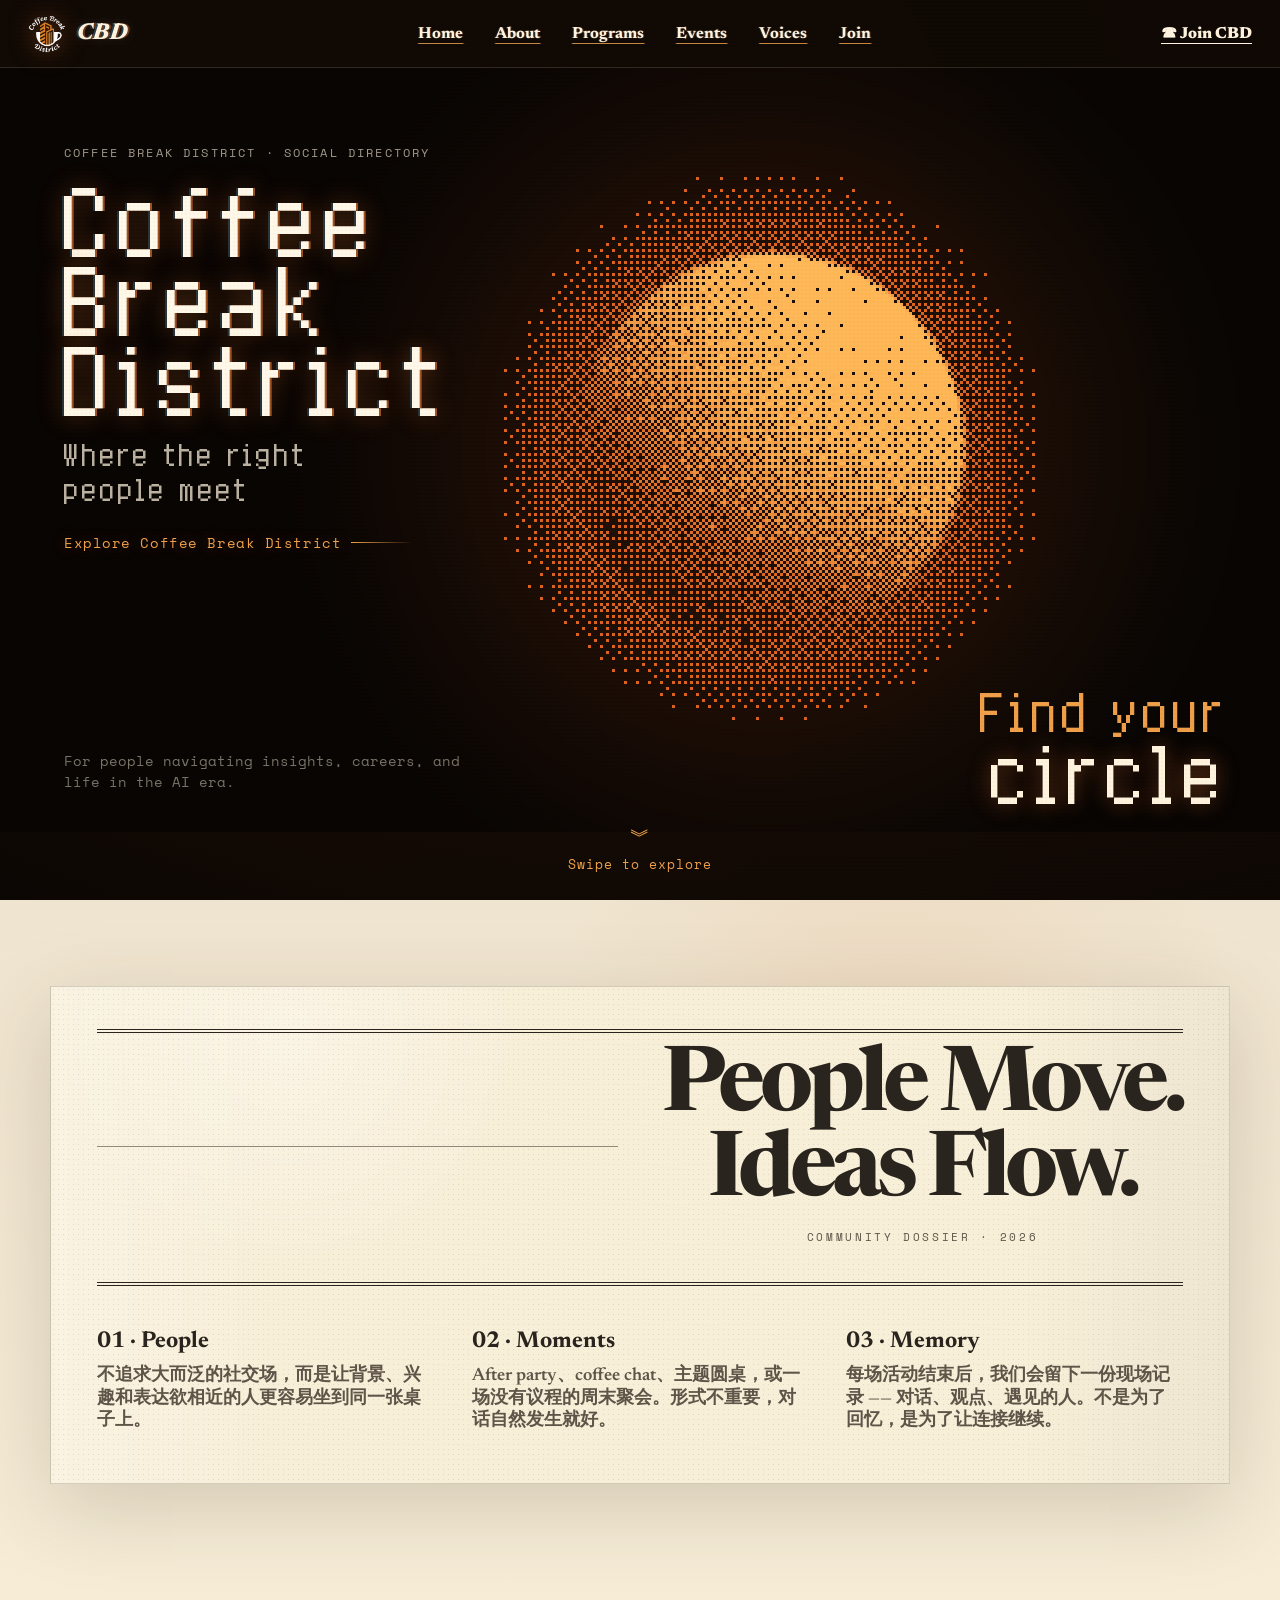
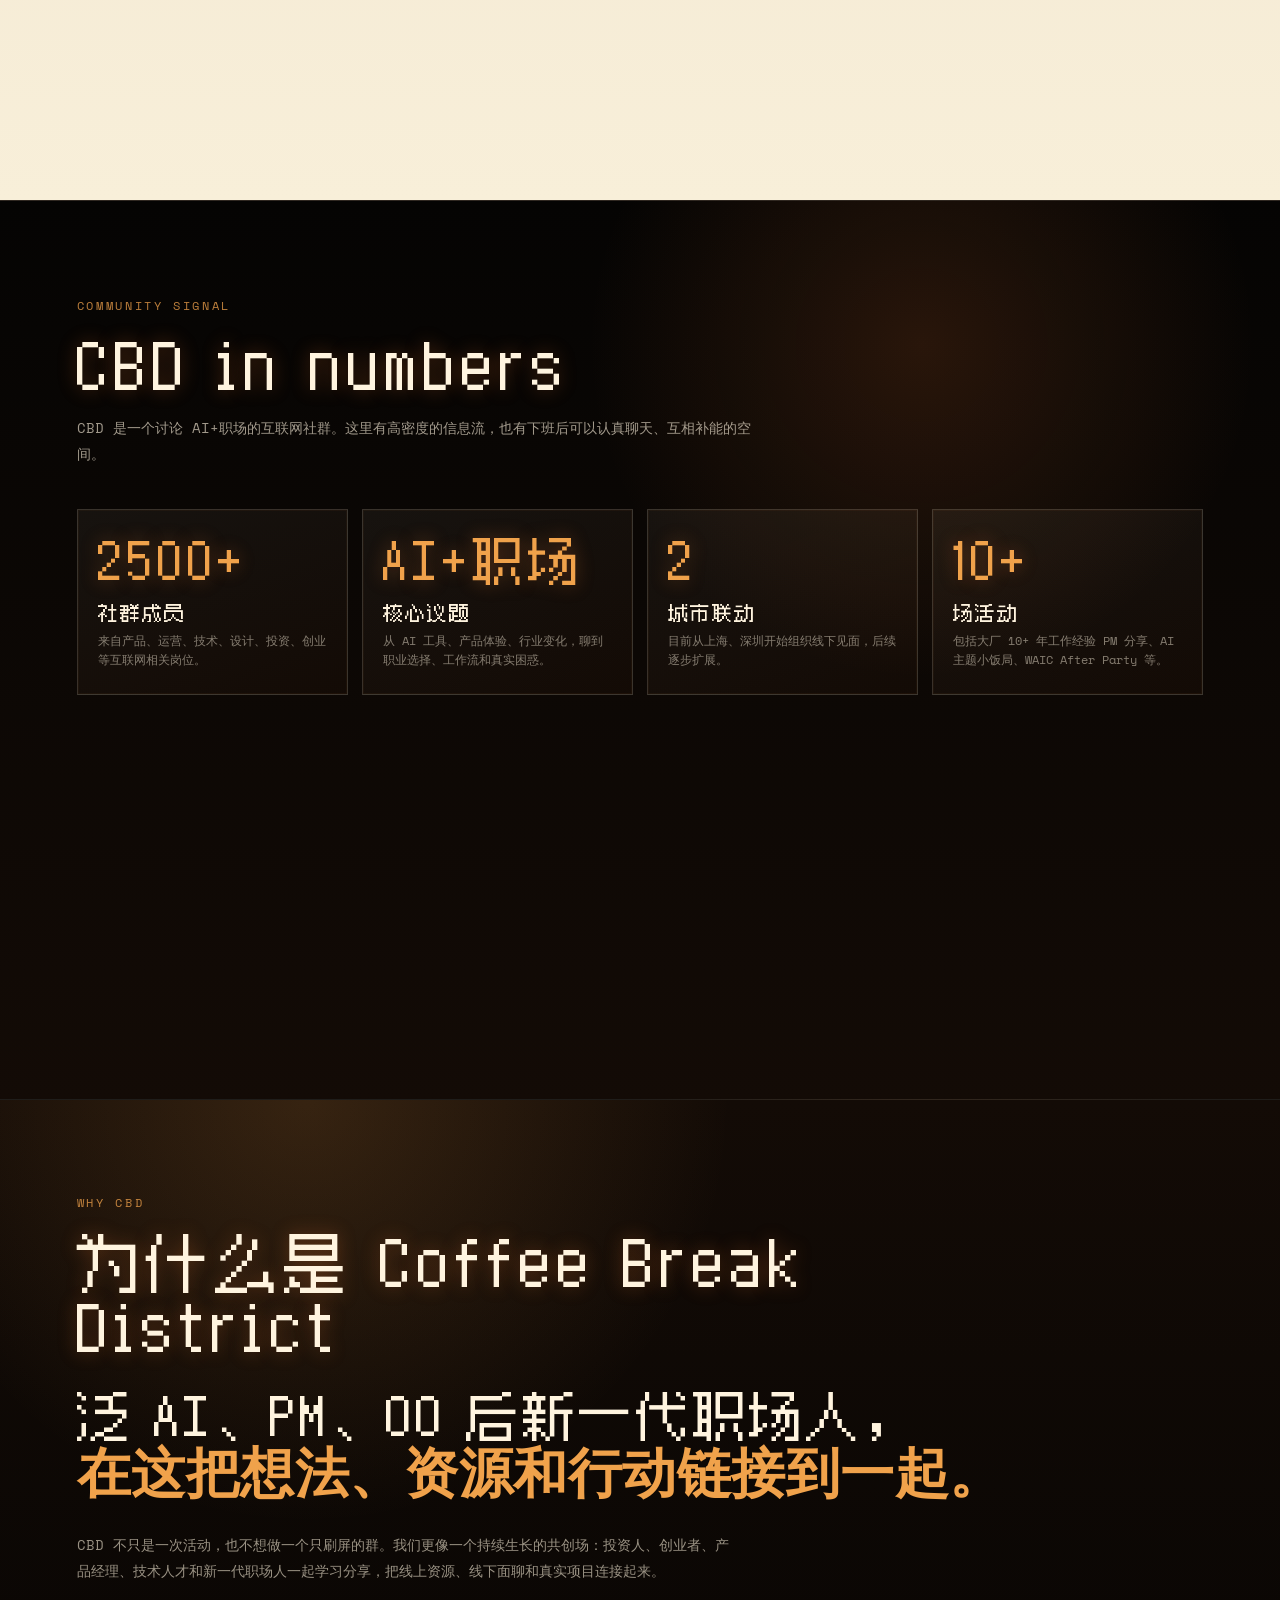
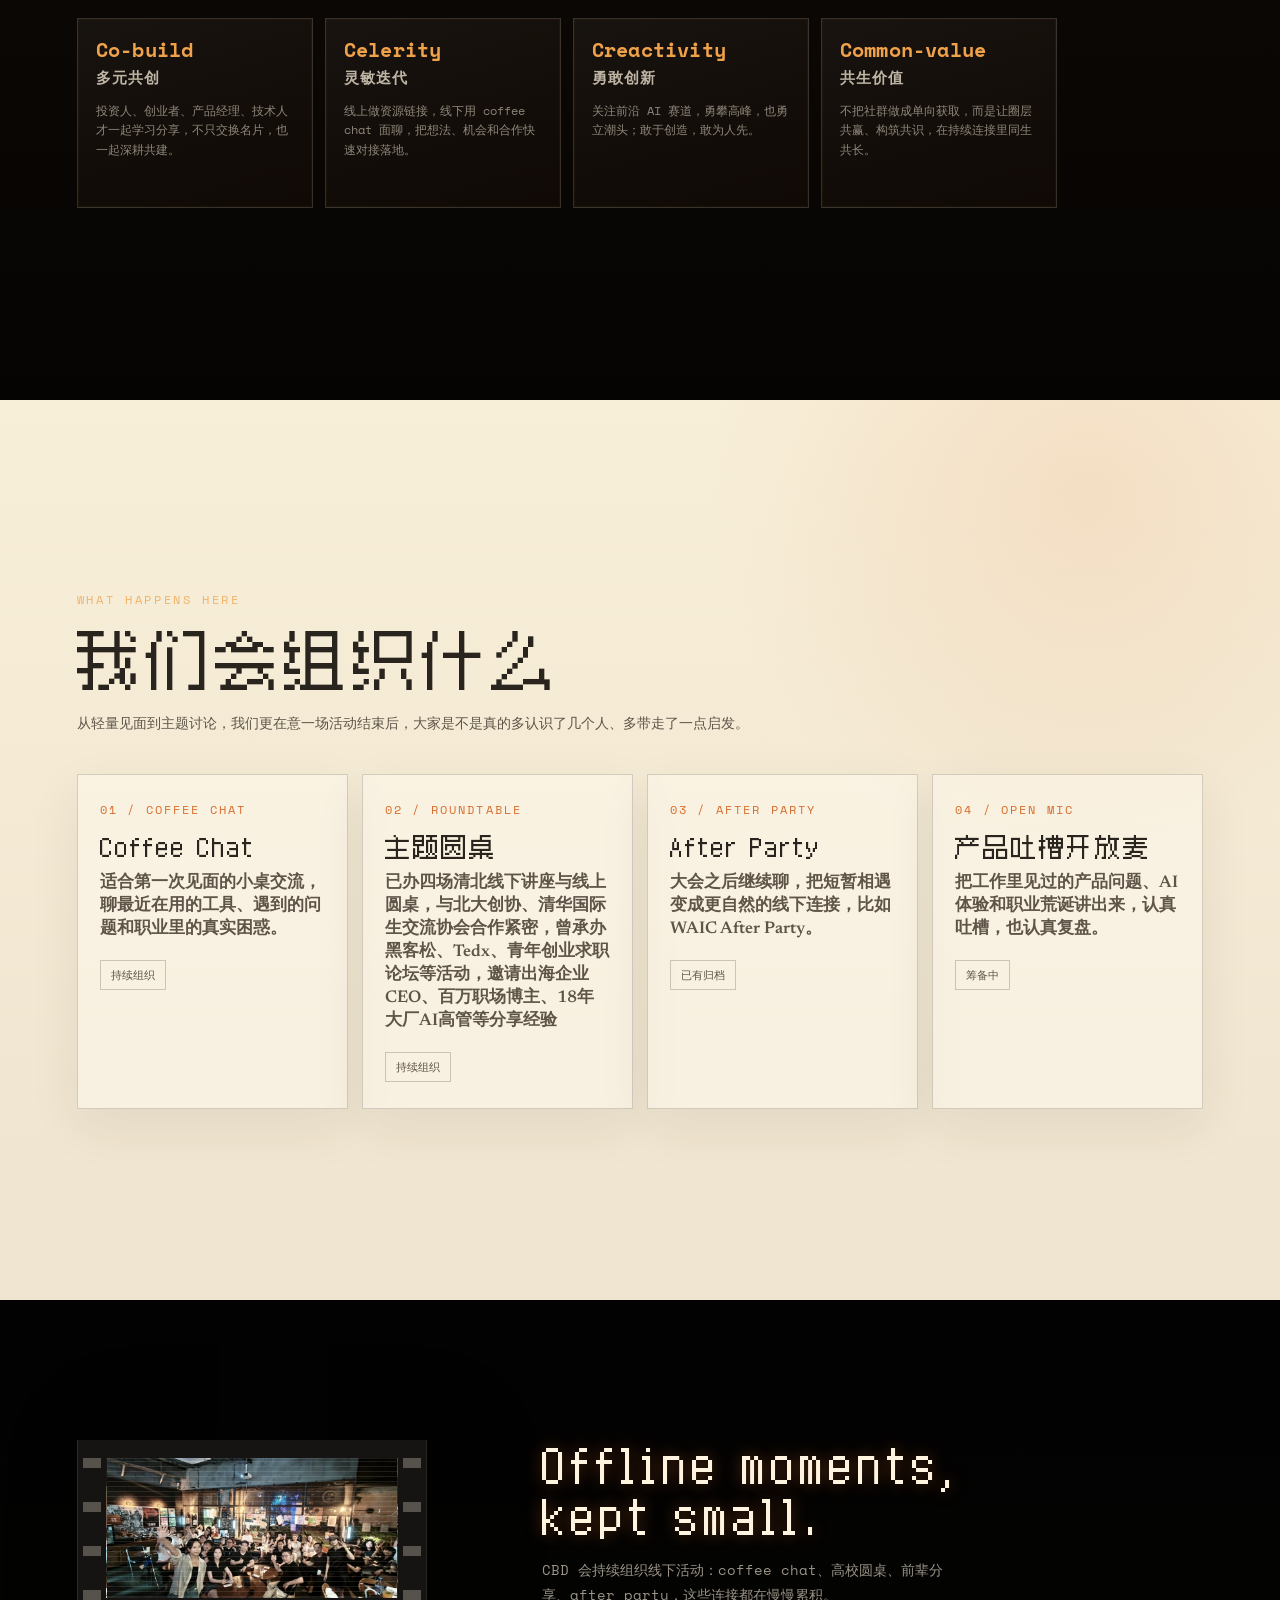
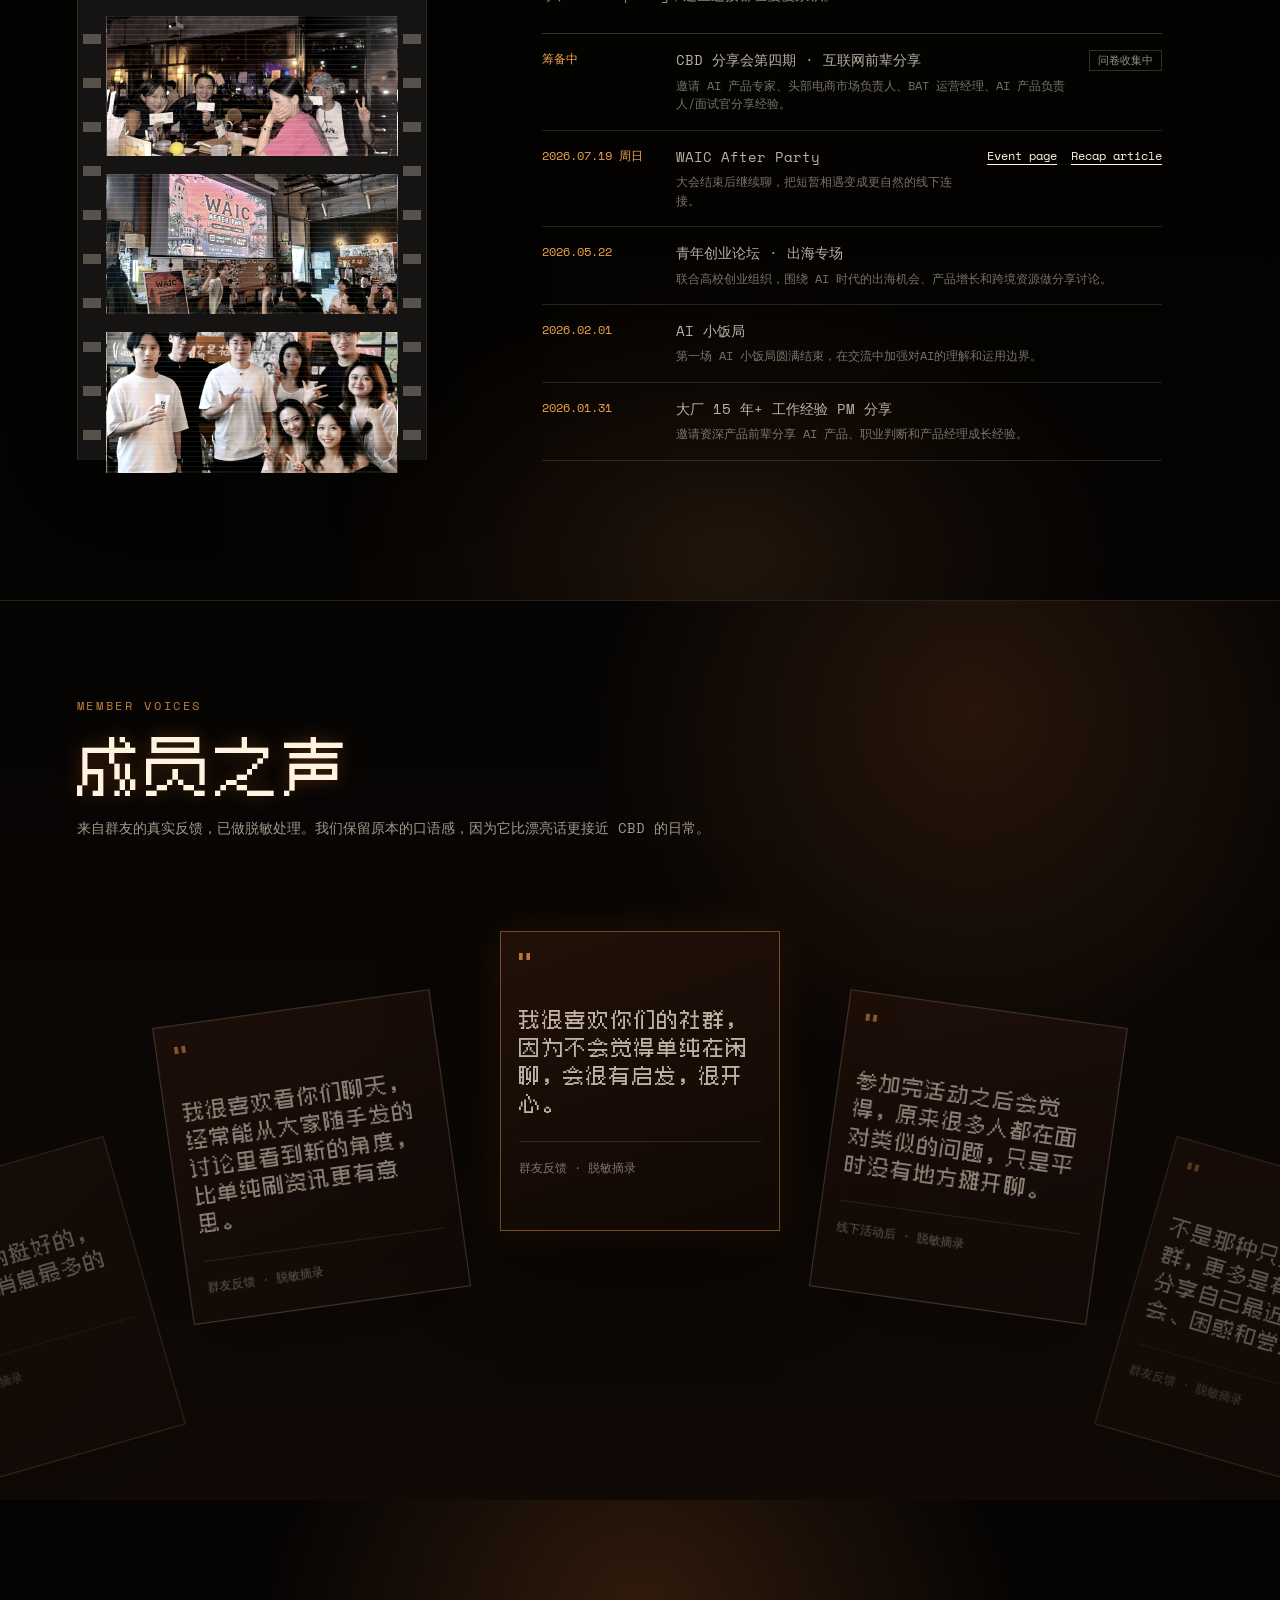
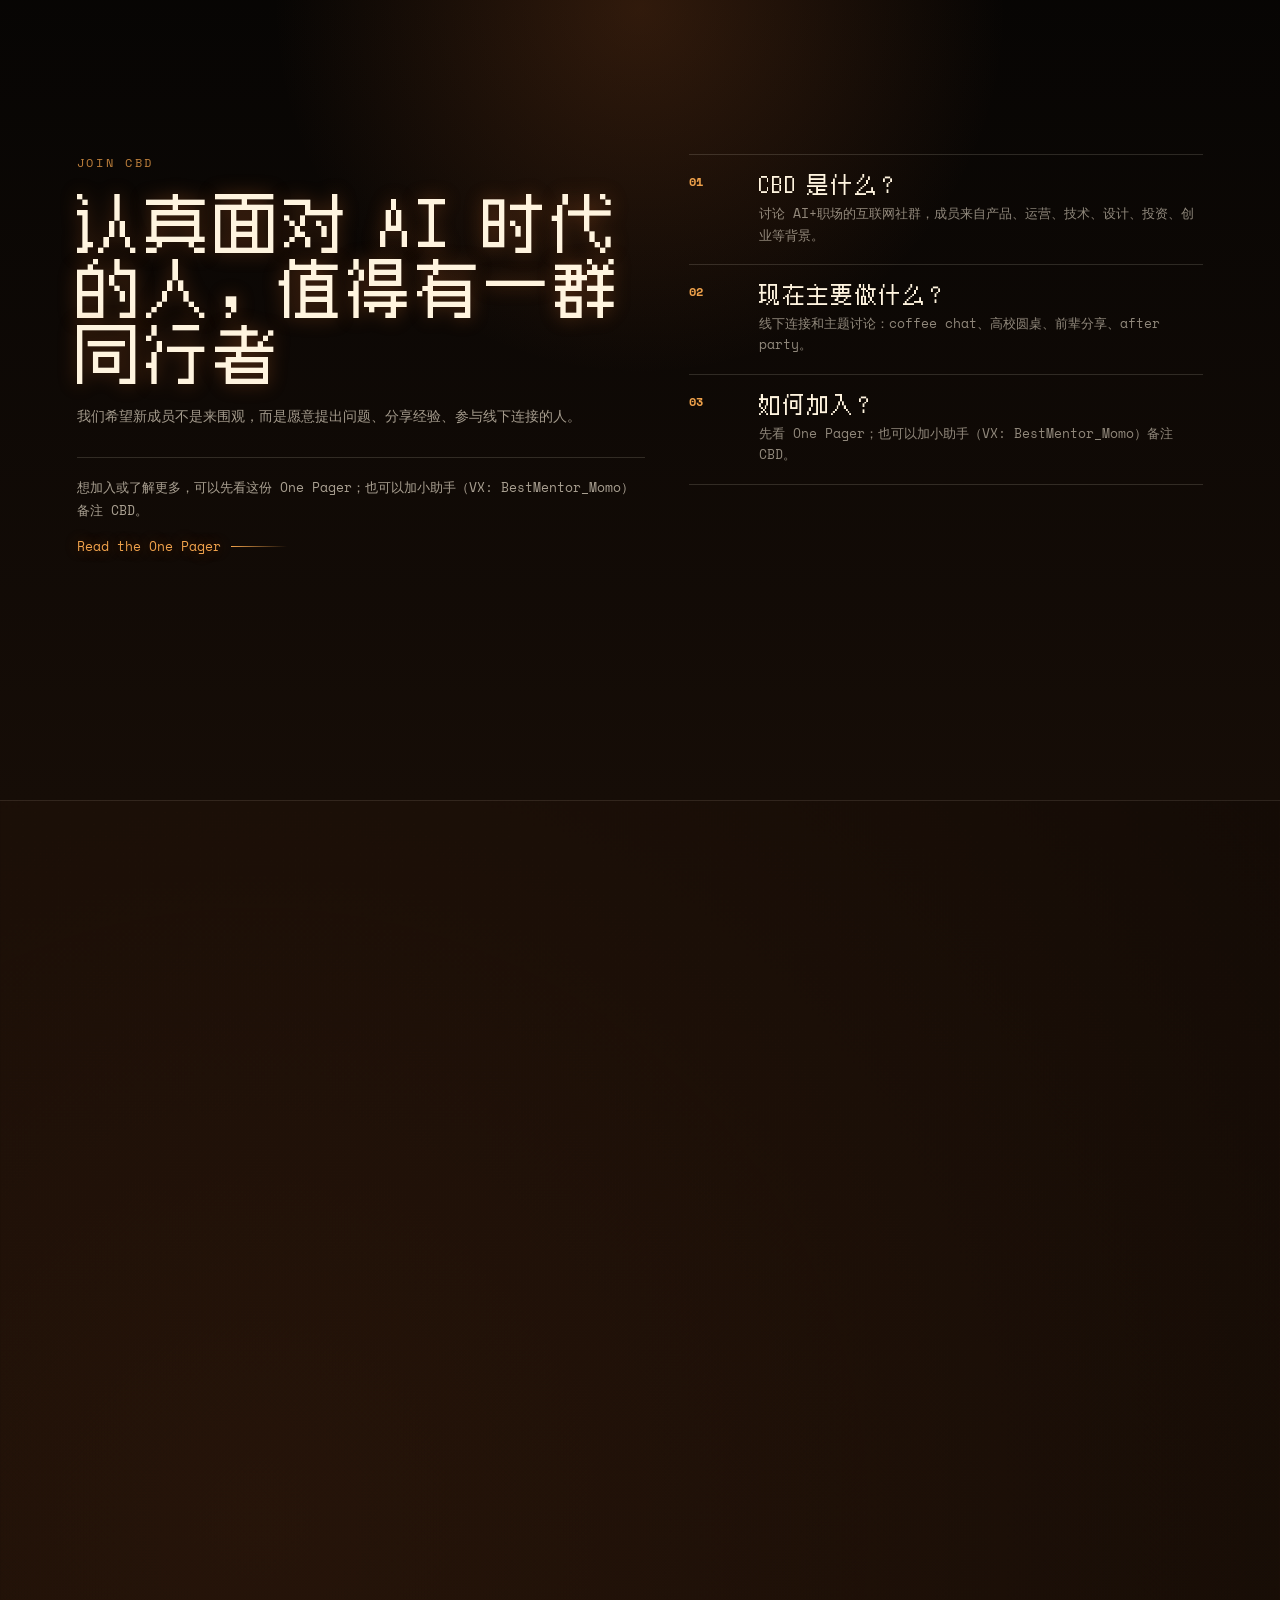
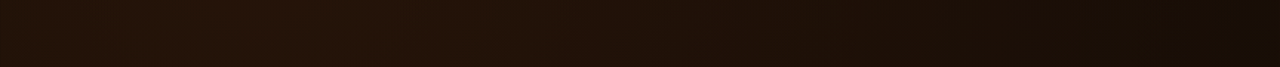
==== commit f867f695: "perf(site): optimize Vercel font and image loading" ====
--- a/index.html
+++ b/index.html
@@ -5,6 +5,7 @@
 <meta name="viewport" content="width=device-width, initial-scale=1.0" />
 <meta name="description" content="Coffee Break District 是一个讨论 AI+职场的互联网社群，给打工人一个下班后的充电休憩空间。">
 <title>Coffee Break District · CBD</title>
+<link rel="preload" href="./assets/fonts/zpix.woff2" as="font" type="font/woff2" crossorigin>
 <link rel="preconnect" href="https://fonts.googleapis.com">
 <link rel="preconnect" href="https://fonts.gstatic.com" crossorigin>
 <link href="https://fonts.googleapis.com/css2?family=DotGothic16&amp;family=Newsreader:opsz,wght@6..72,400;6..72,600;6..72,800&amp;family=Space+Mono:wght@400;700&amp;family=ZCOOL+QingKe+HuangYou&amp;display=swap" rel="stylesheet">
@@ -233,10 +234,10 @@
   background:rgba(255,244,223,.16);
   mix-blend-mode:color;
 }
-.frame-1{background:url("./image%20copy%202.png") center/cover}
-.frame-2{background:url("./image%20copy%203.png") center/cover}
-.frame-3{background:url("./image%20copy%204.png") center/cover}
-.frame-4{background:url("./image%20copy%205.png") center/cover}
+.frame-1{background:url("./assets/events/film-1.jpg") center/cover}
+.frame-2{background:url("./assets/events/film-2.jpg") center/cover}
+.frame-3{background:url("./assets/events/film-3.jpg") center/cover}
+.frame-4{background:url("./assets/events/film-4.jpg") center/cover}
 .hero-copy{
   position:absolute;
   inset:0;
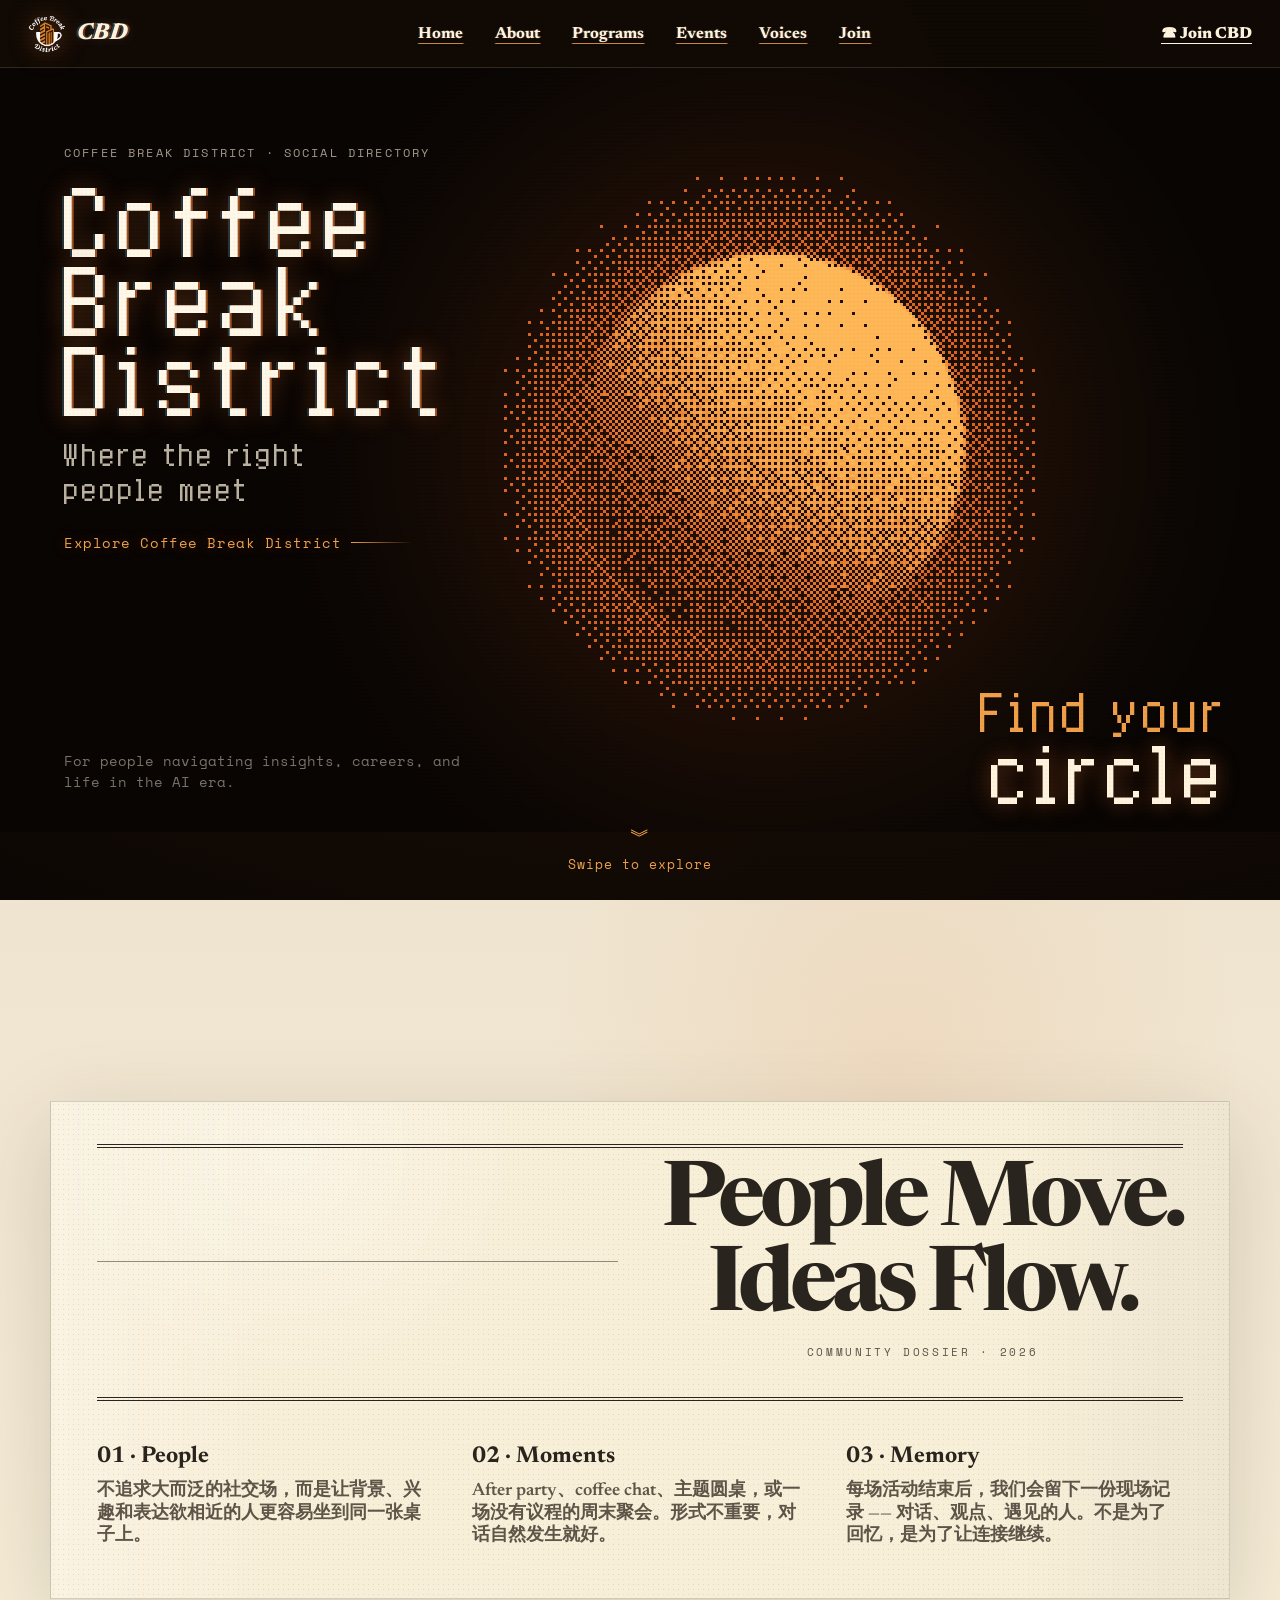
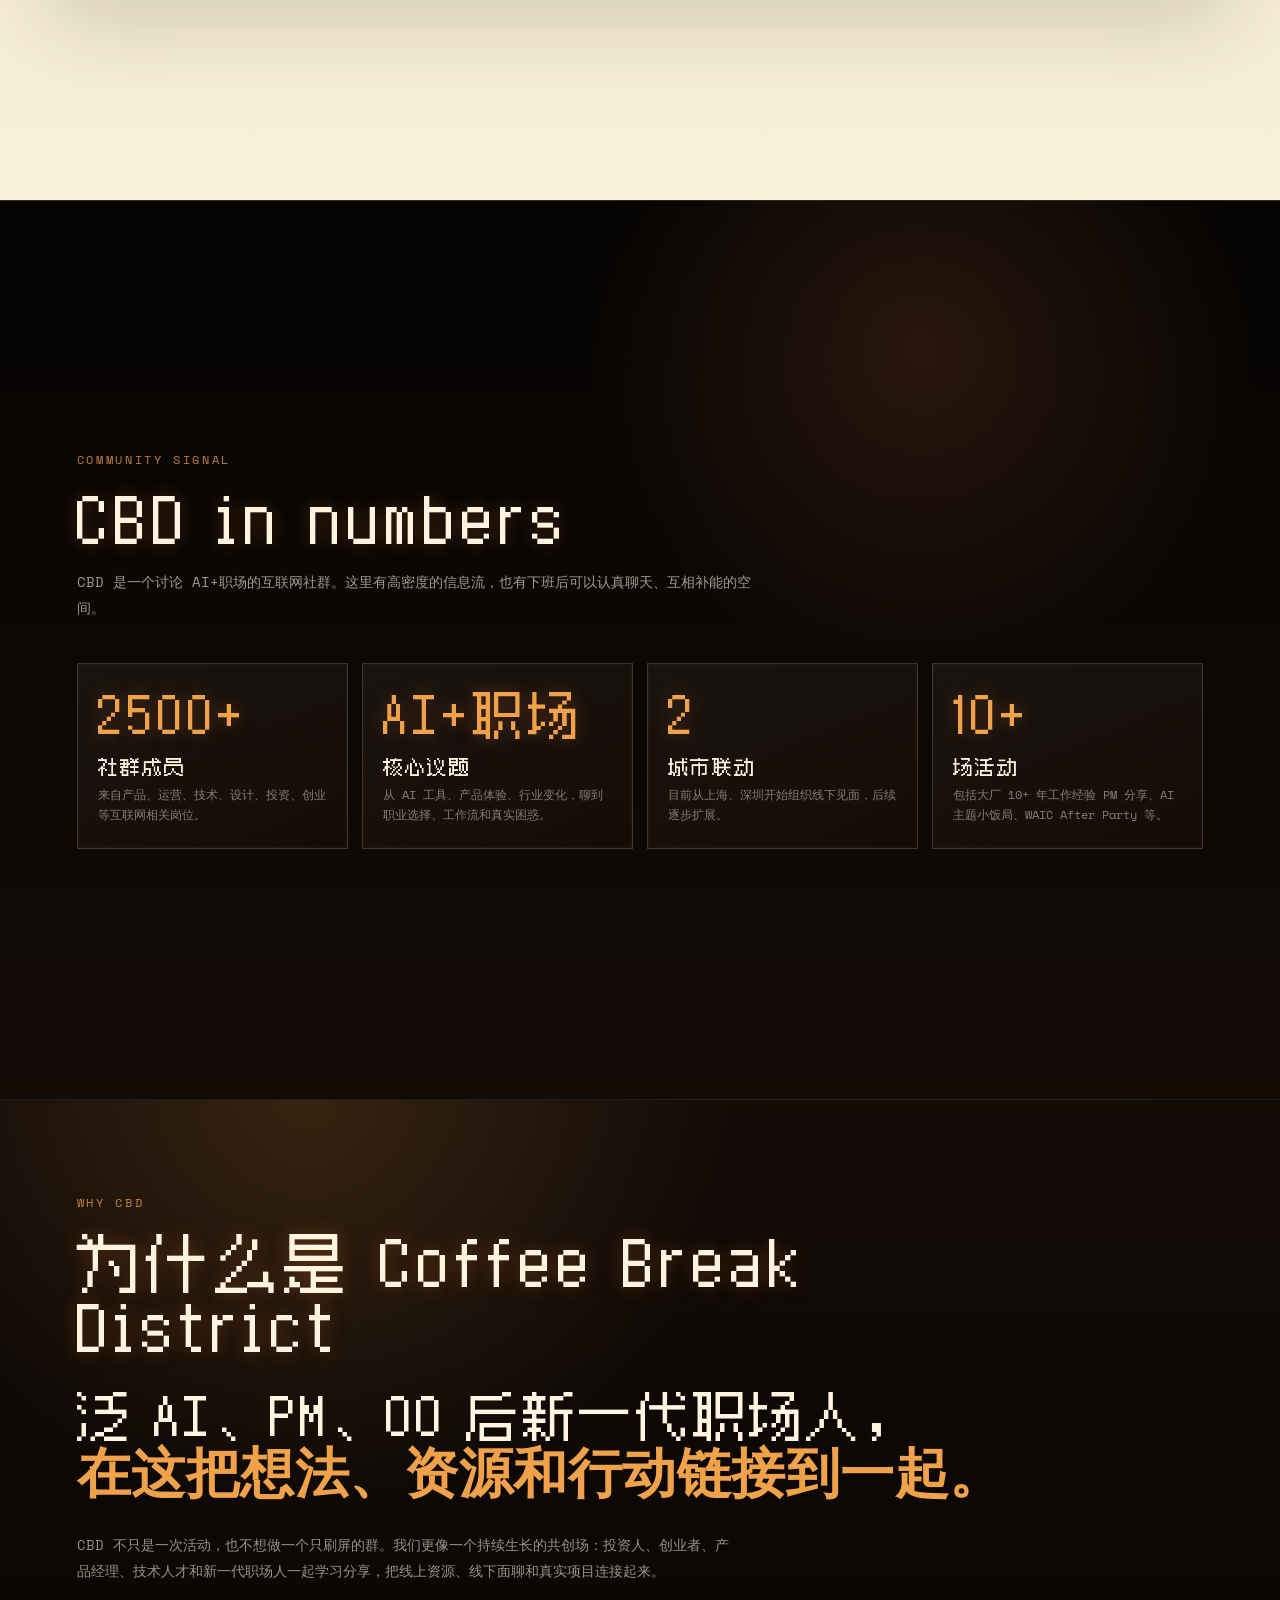
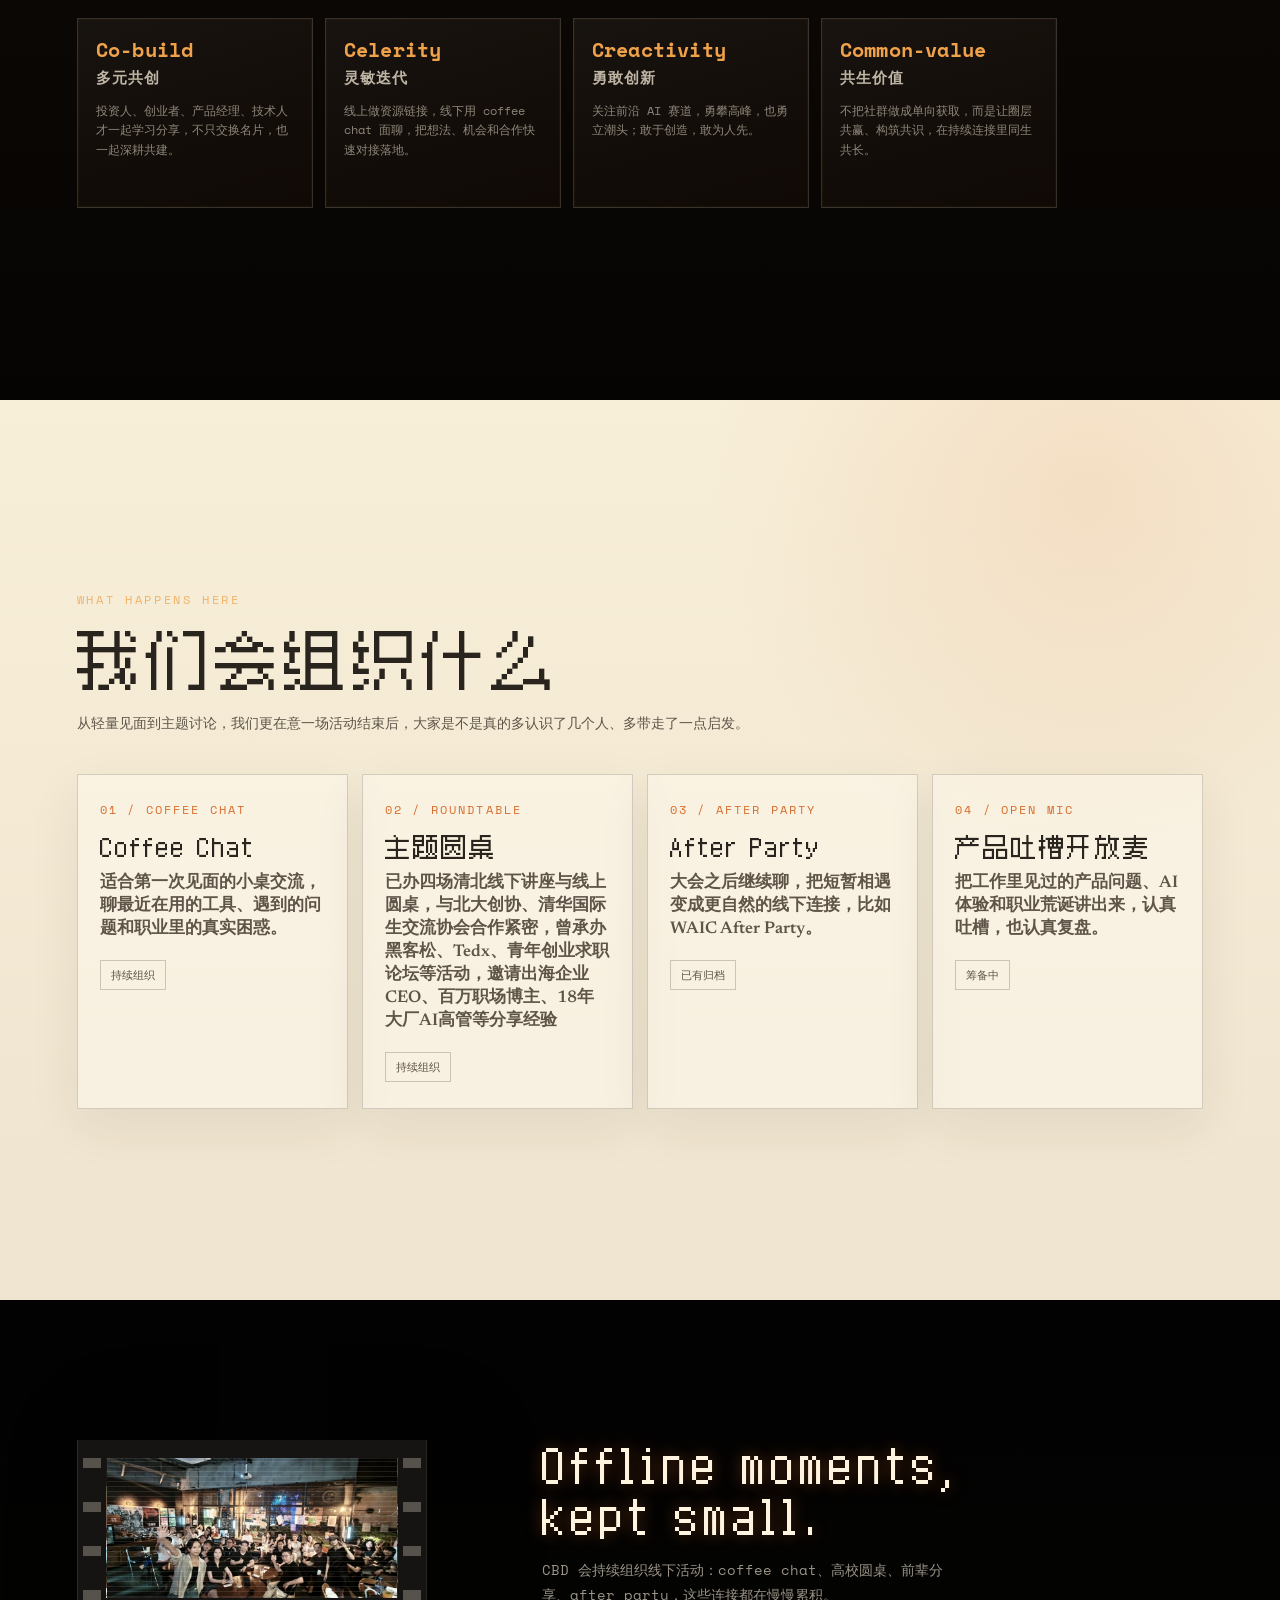
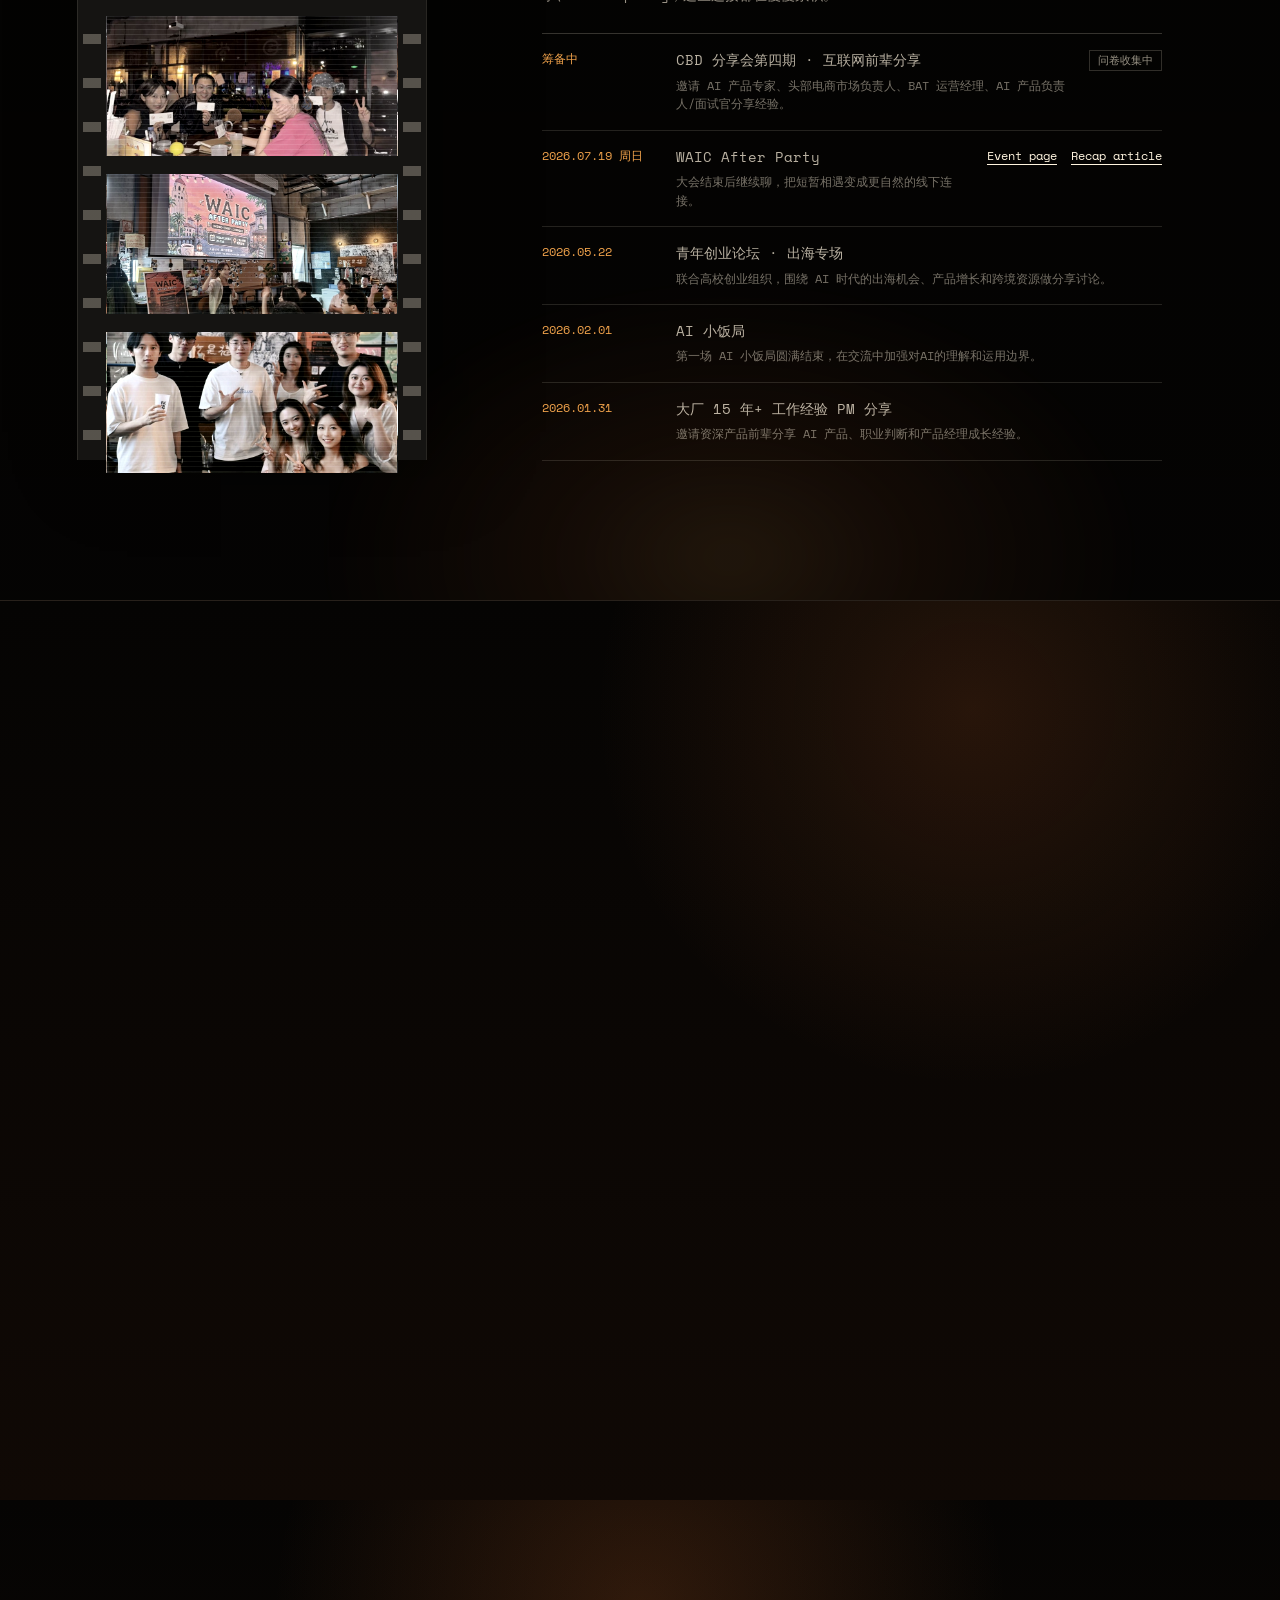
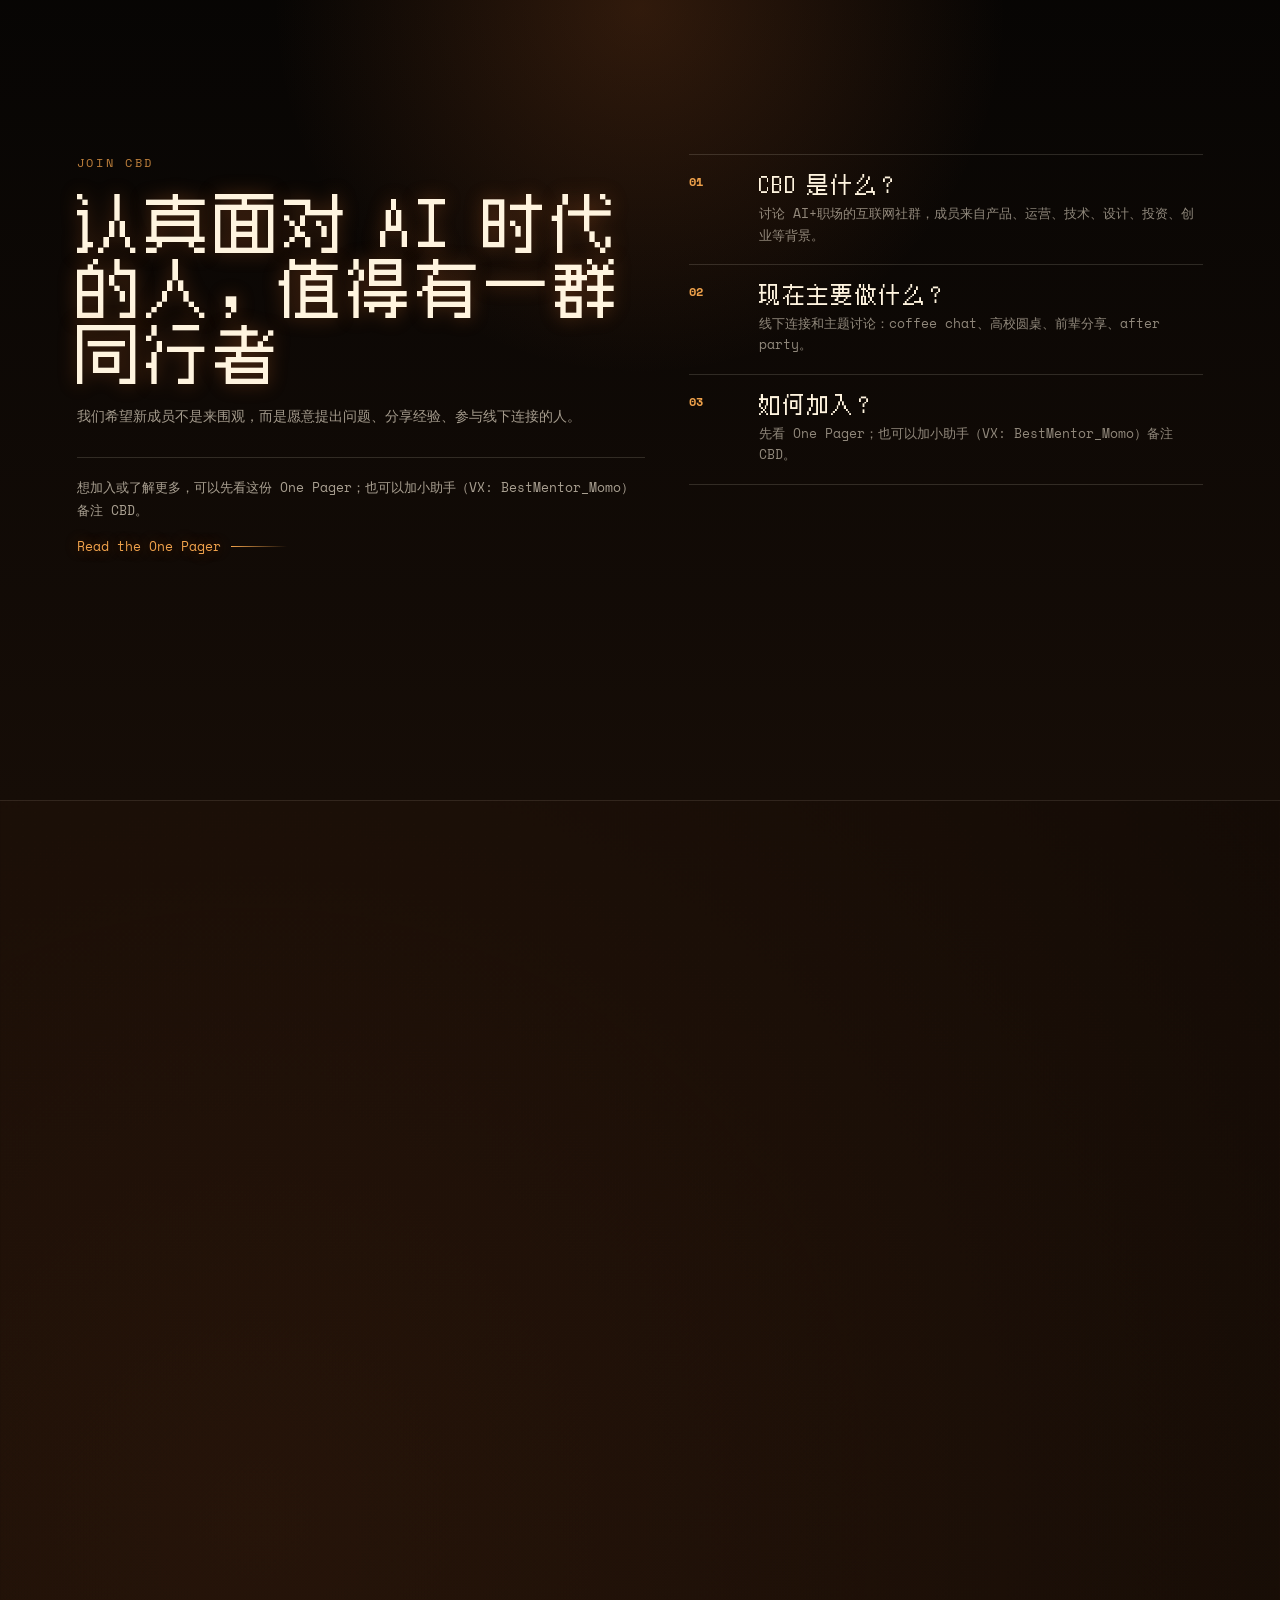
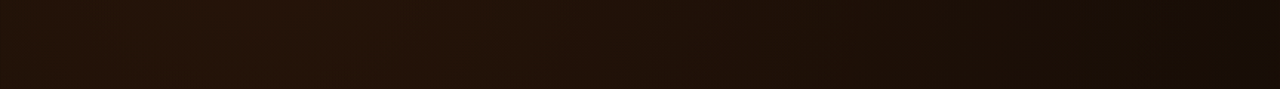
==== commit 752eaa9f: "fix(site): center desktop middle sections" ====
--- a/index.html
+++ b/index.html
@@ -455,6 +455,9 @@
 .paper-section{
   position:relative;
   min-height:100vh;
+  display:flex;
+  align-items:center;
+  justify-content:center;
   padding:86px 24px;
   background:
     radial-gradient(circle at 70% 18%,rgba(215,110,45,.1),transparent 30%),
@@ -533,6 +536,9 @@
 .impact-section{
   position:relative;
   min-height:100vh;
+  display:flex;
+  flex-direction:column;
+  justify-content:center;
   padding:96px clamp(22px,6vw,84px);
   color:var(--cream);
   background:
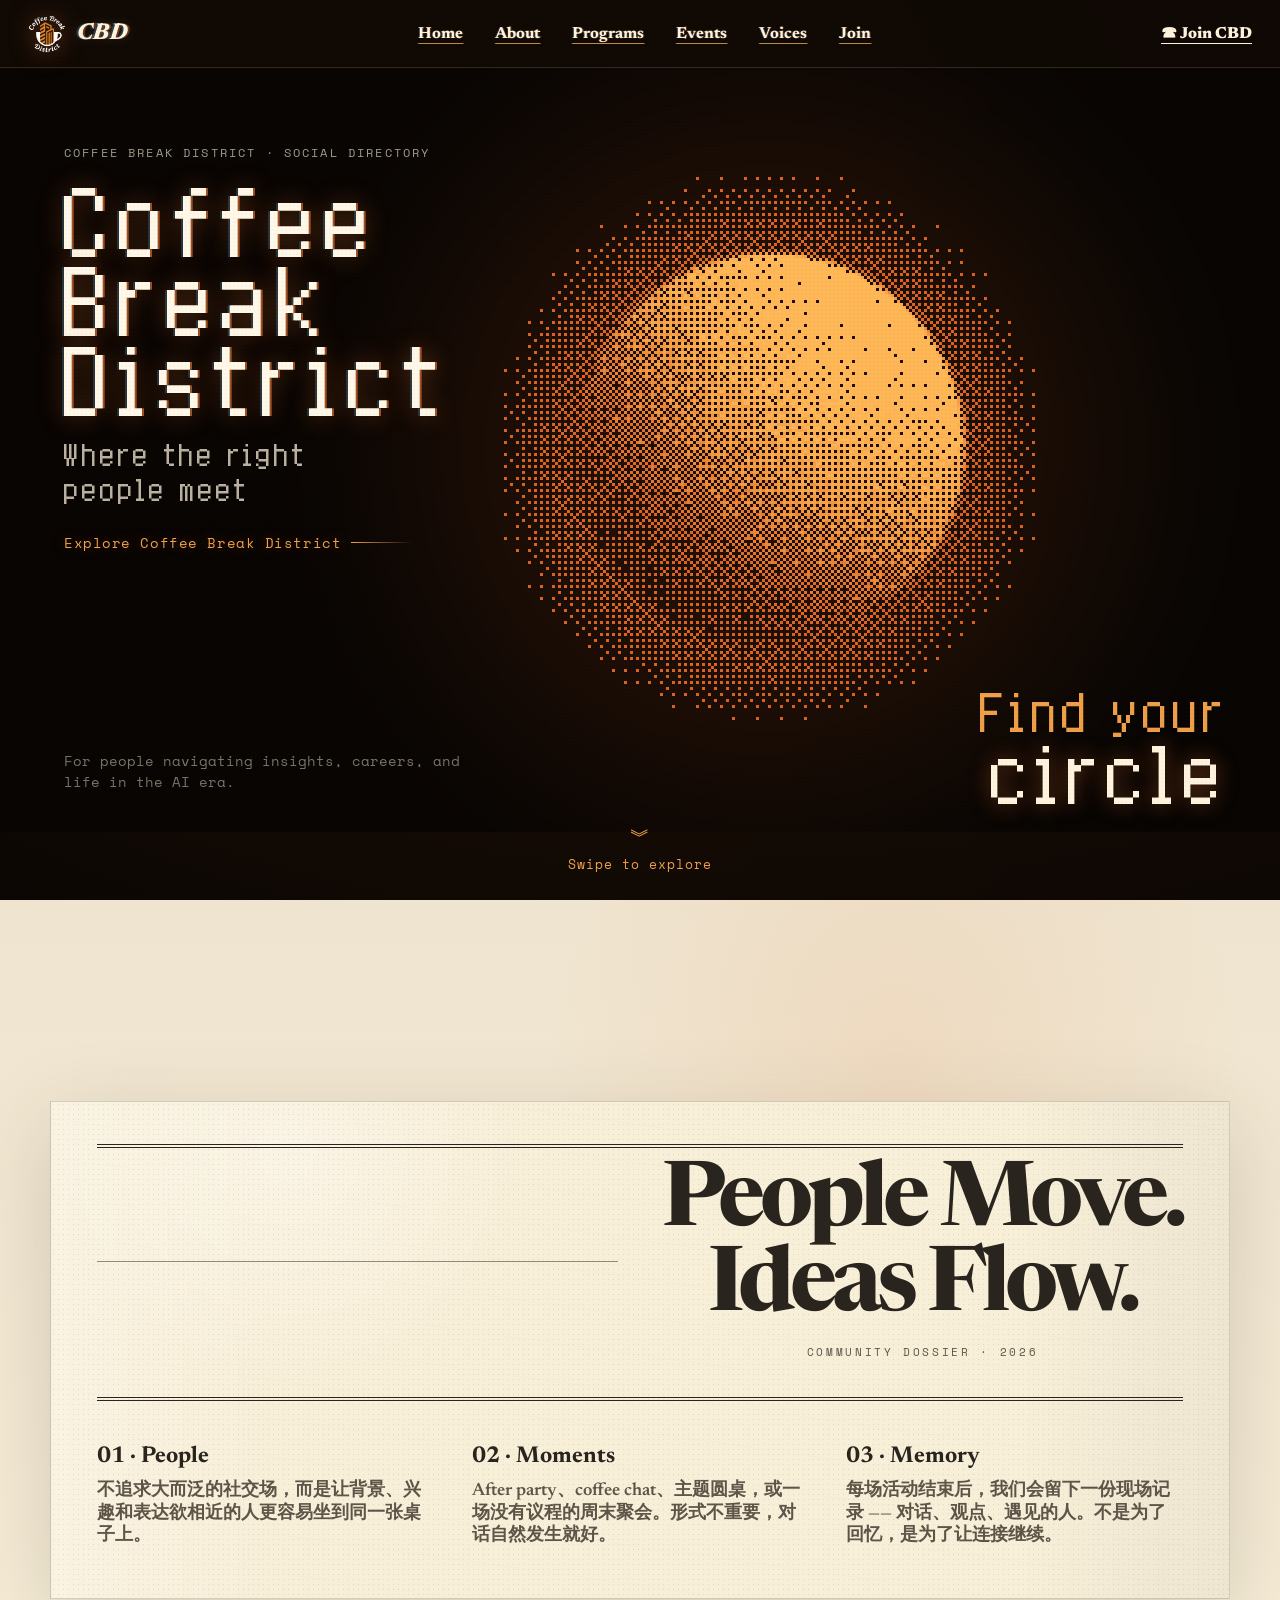
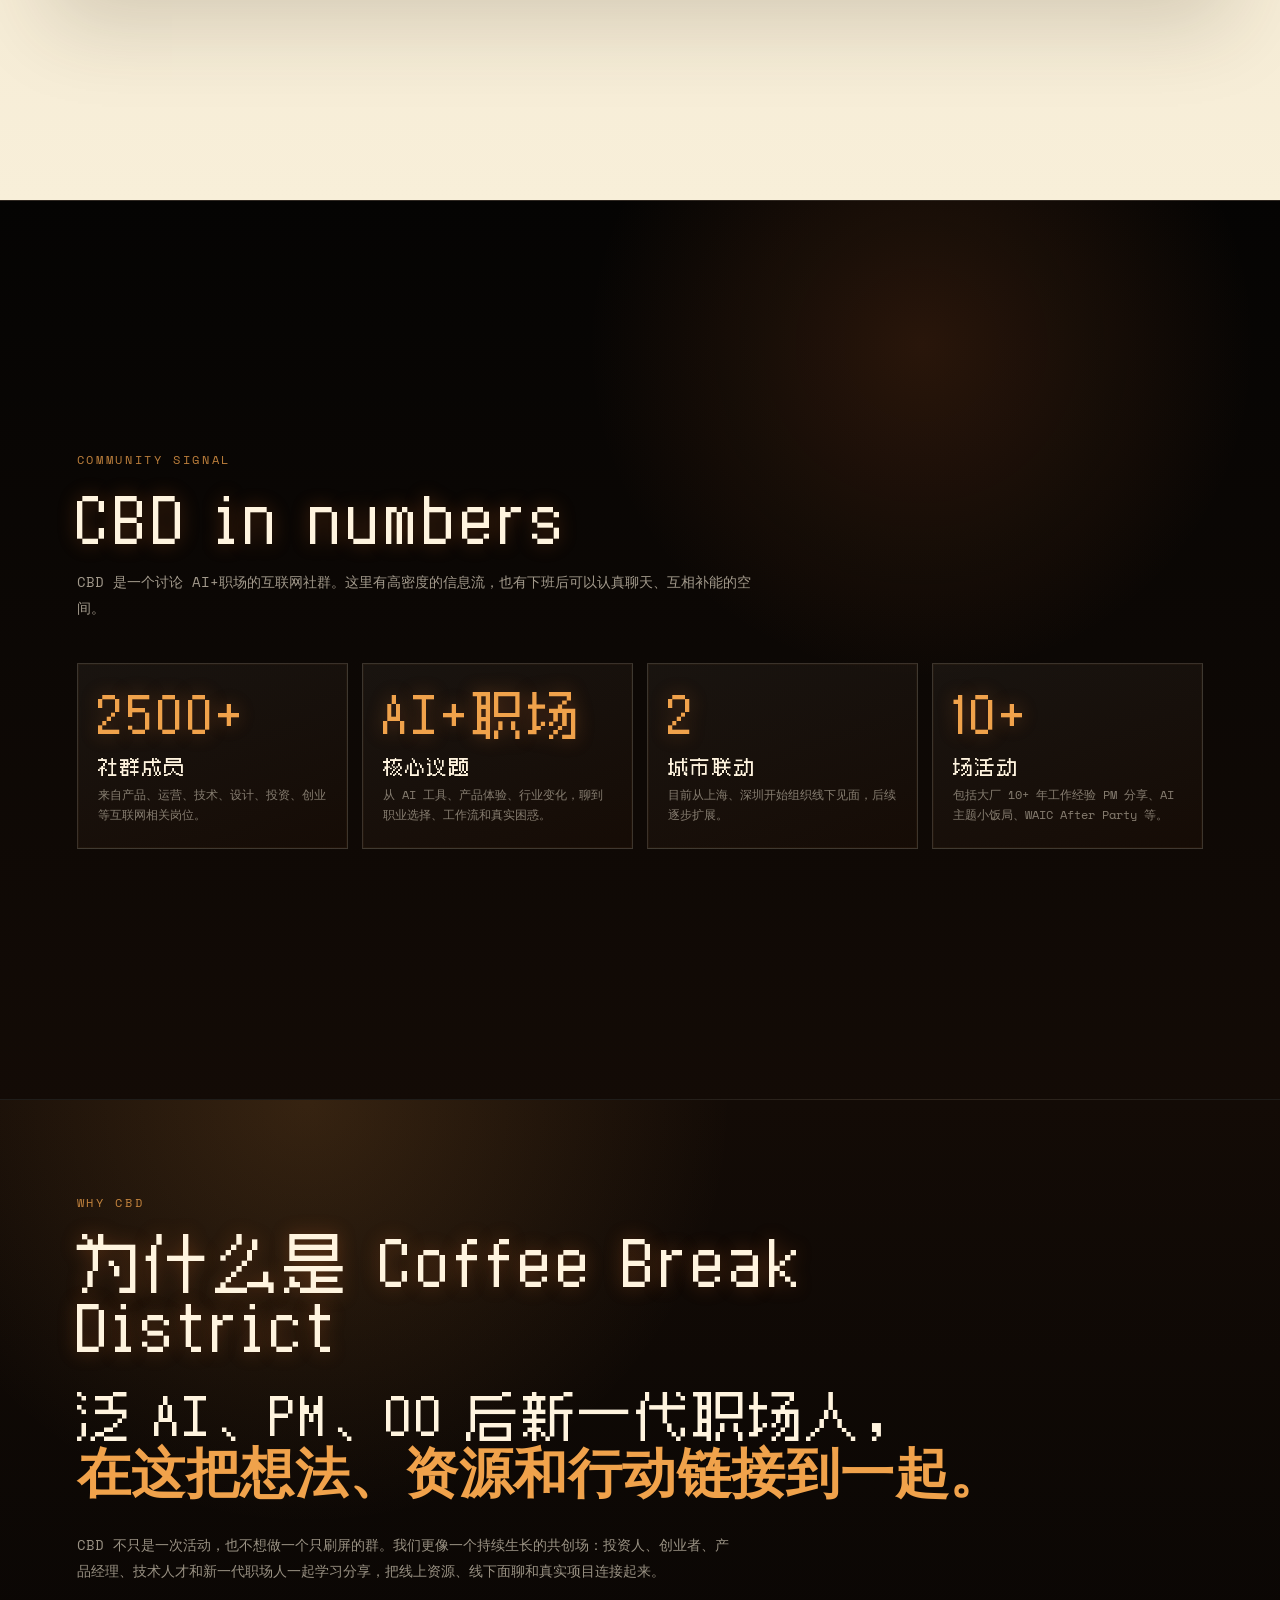
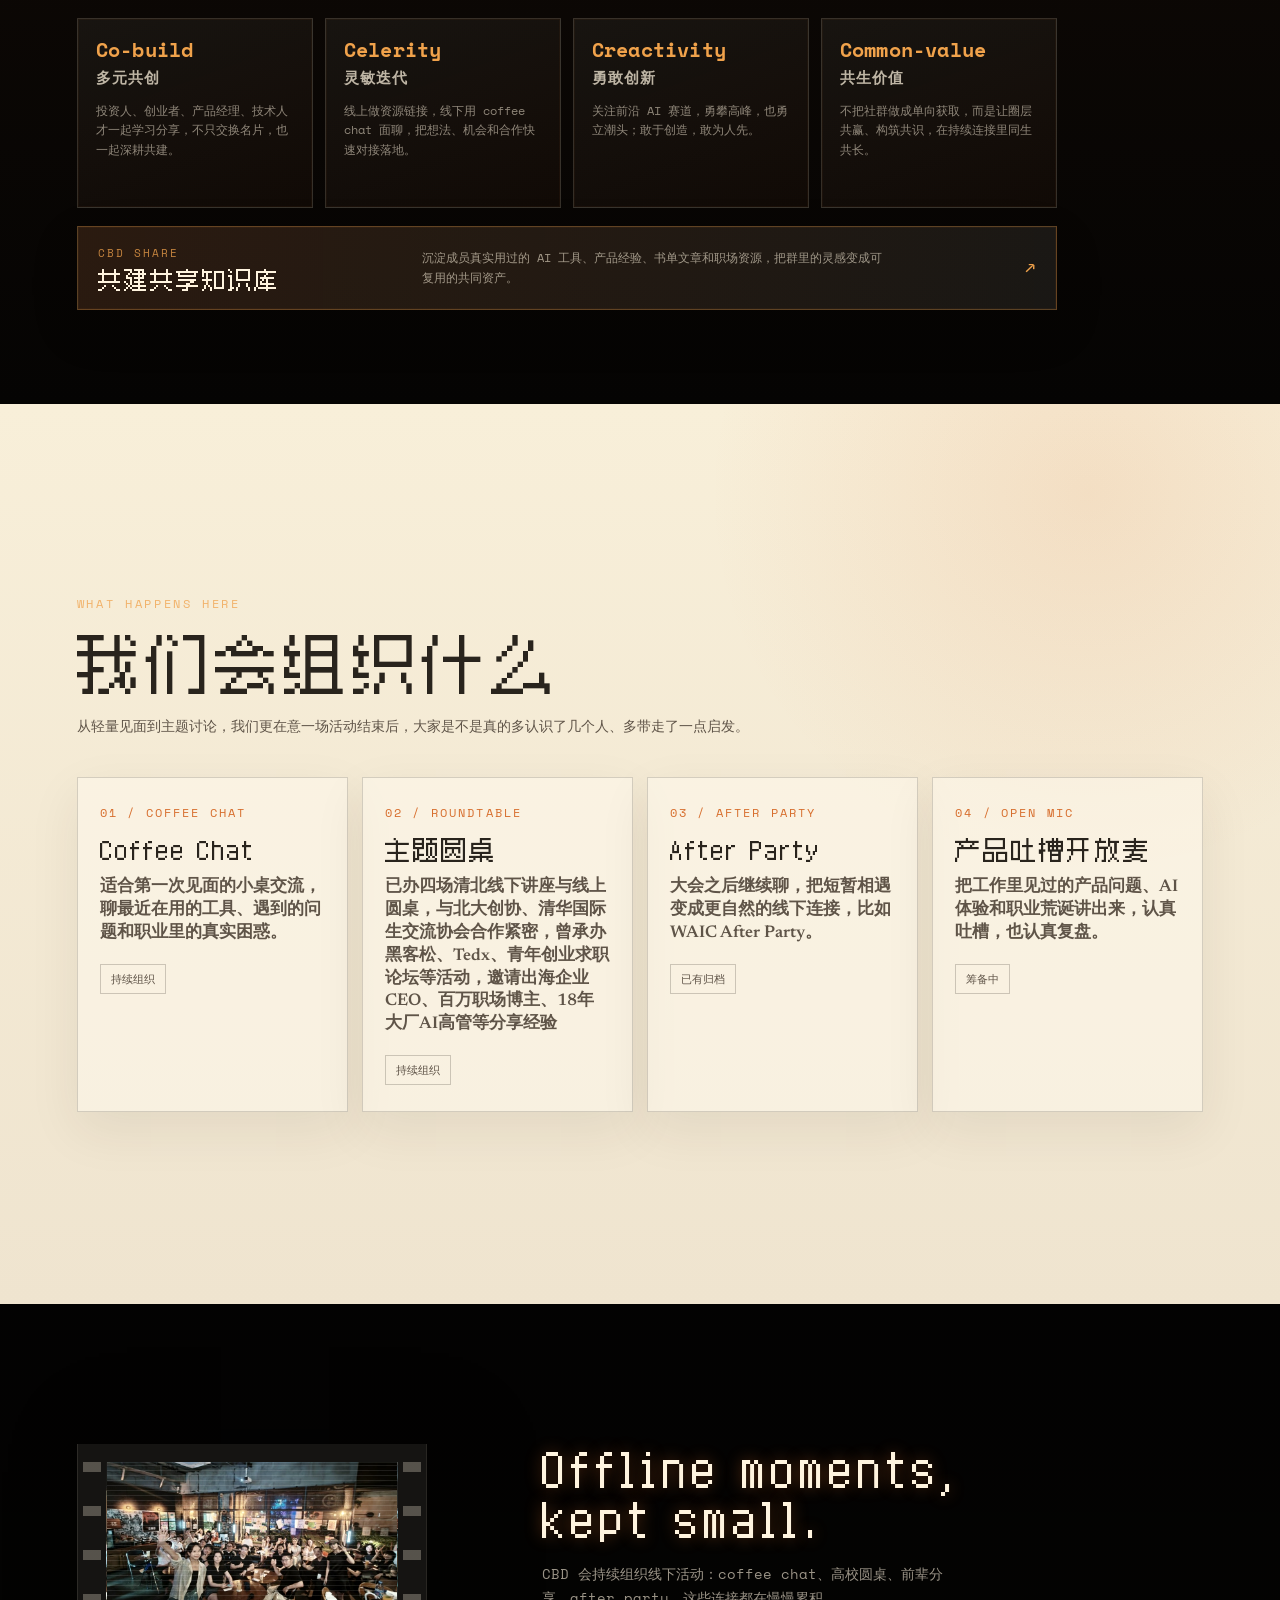
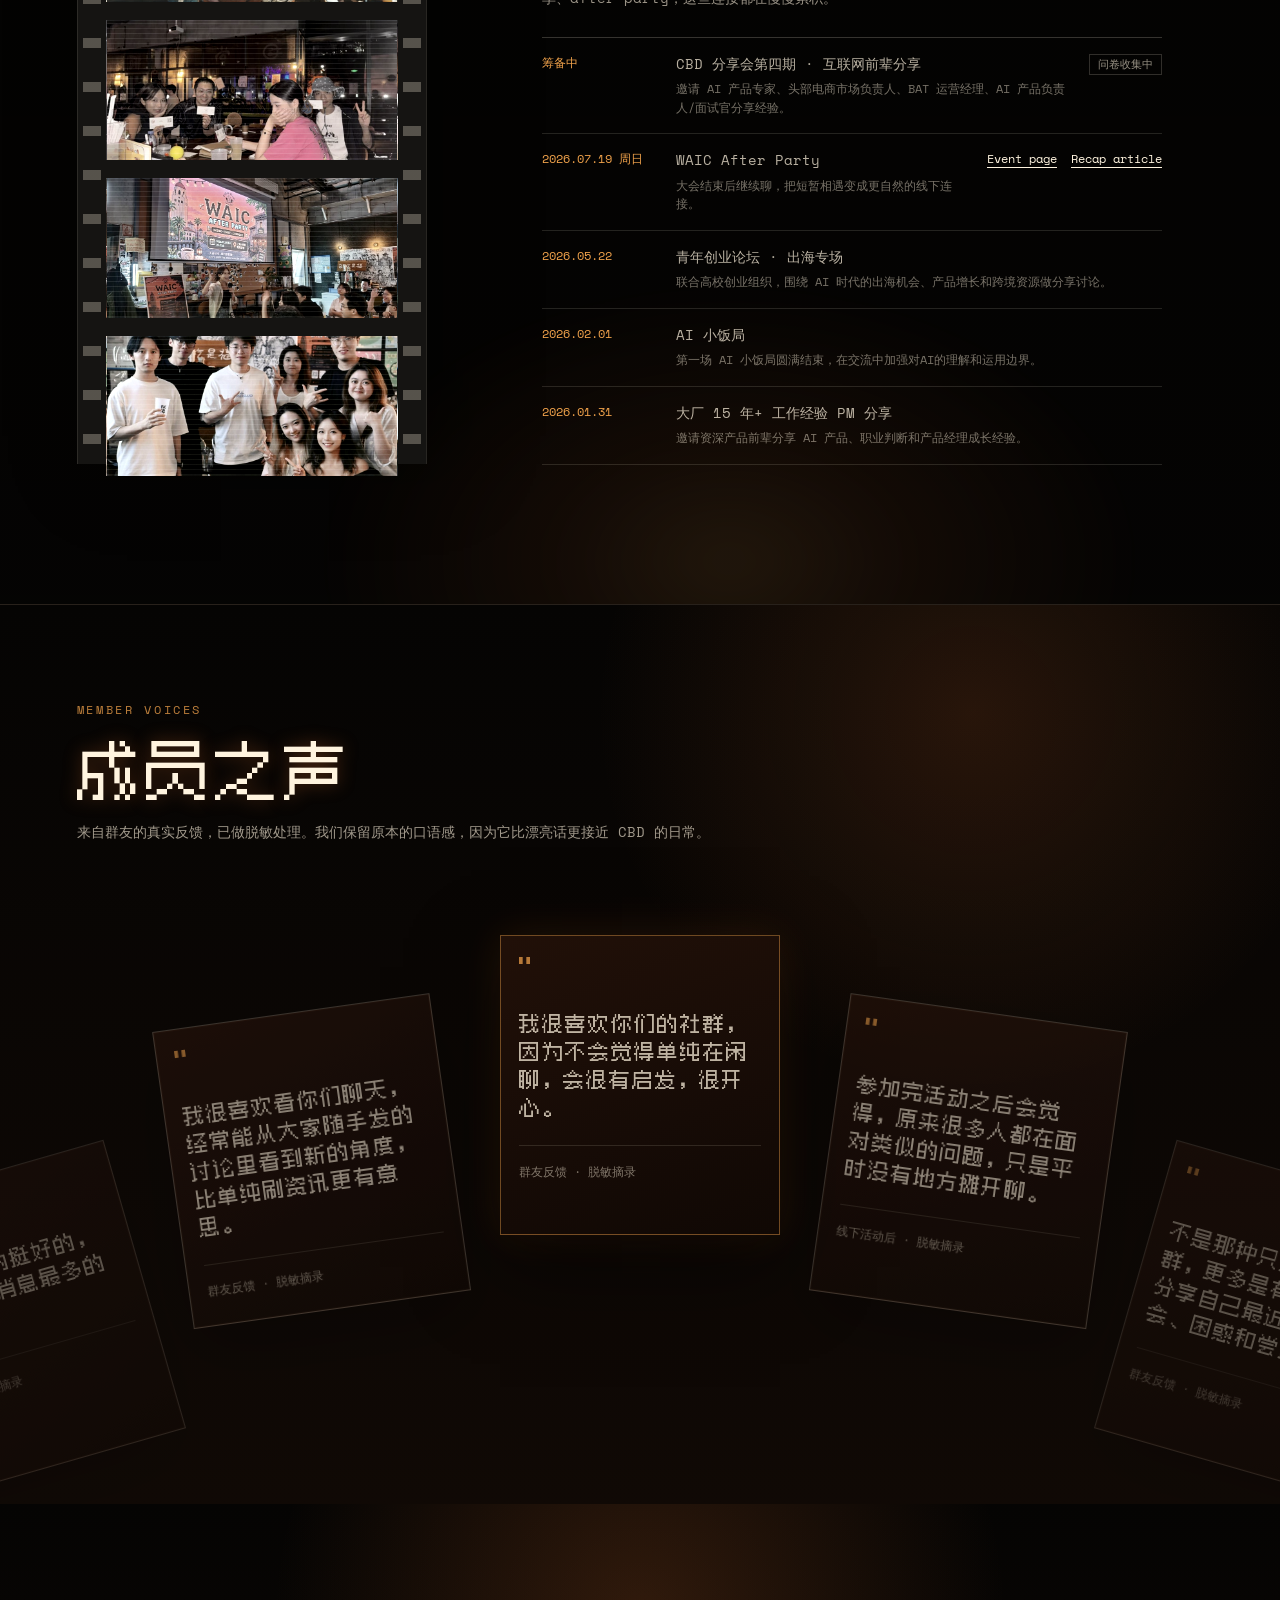
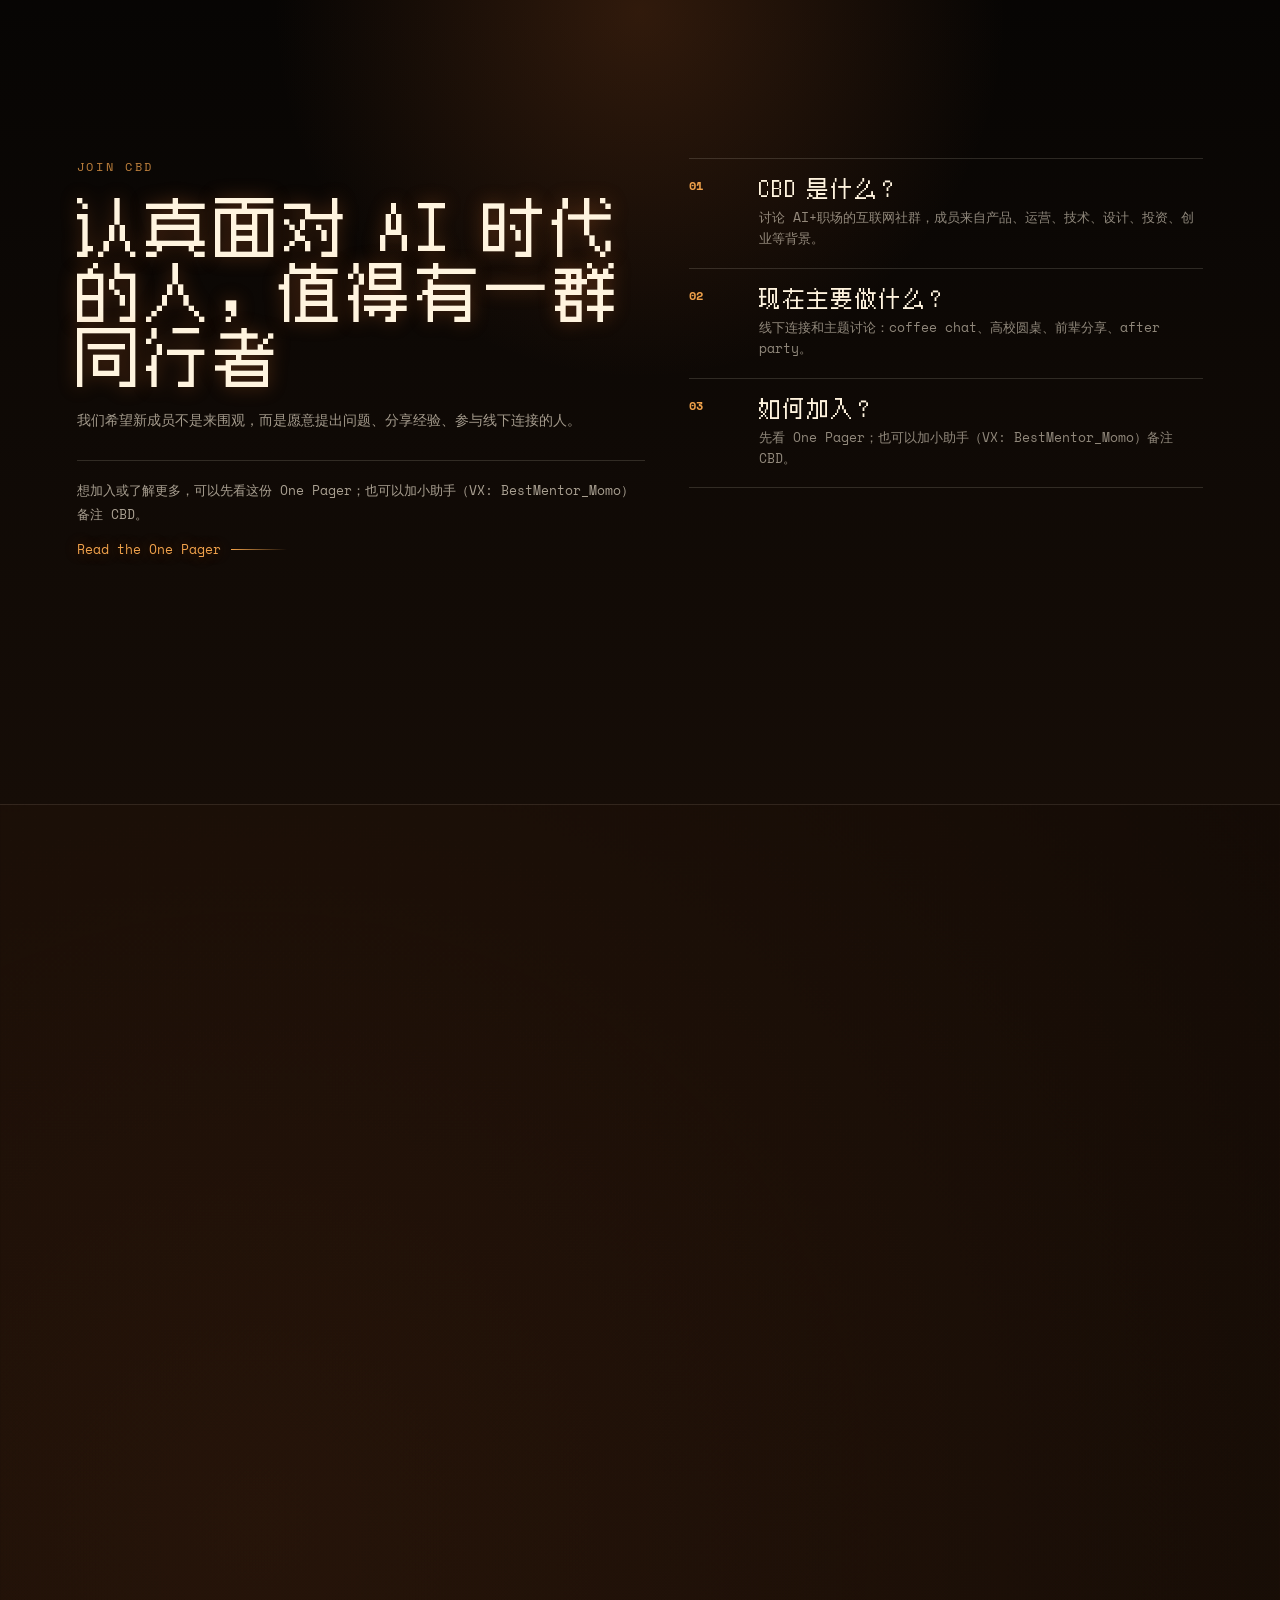
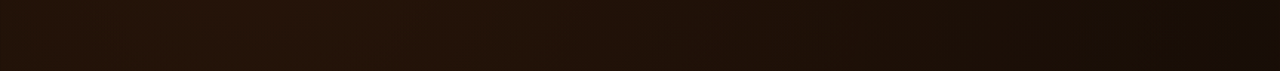
==== commit 745e4965: "feat(site): add static CBD share knowledge base" ====
--- a/index.html
+++ b/index.html
@@ -667,6 +667,7 @@
   margin-top:34px;
 }
 .why-value{
+  display:block;
   min-height:190px;
   padding:20px 18px;
   border:1px solid rgba(255,244,223,.15);
@@ -702,6 +703,64 @@
   font-family:var(--mono);
   font-size:12px;
   line-height:1.65;
+}
+.why-knowledge{
+  display:flex;
+  align-items:center;
+  justify-content:space-between;
+  gap:24px;
+  margin-top:18px;
+  padding:18px 20px;
+  color:inherit;
+  text-decoration:none;
+  border:1px solid rgba(240,162,75,.30);
+  background:
+    linear-gradient(90deg,rgba(215,110,45,.13),rgba(255,244,223,.045)),
+    rgba(255,244,223,.035);
+  box-shadow:0 0 0 1px rgba(215,110,45,.05) inset,0 18px 48px rgba(0,0,0,.16);
+  transition:transform .22s ease,border-color .22s ease,background .22s ease;
+}
+.why-knowledge:hover,
+.why-knowledge:focus-visible{
+  transform:translateY(-3px);
+  border-color:rgba(240,162,75,.58);
+  background:
+    linear-gradient(90deg,rgba(215,110,45,.18),rgba(255,244,223,.06)),
+    rgba(255,244,223,.045);
+  outline:0;
+}
+.why-knowledge small{
+  display:block;
+  color:rgba(240,162,75,.78);
+  font-family:var(--mono);
+  font-size:11px;
+  letter-spacing:.18em;
+  text-transform:uppercase;
+}
+.why-knowledge strong{
+  display:block;
+  margin-top:6px;
+  color:var(--cream);
+  font-family:var(--pixel);
+  font-size:24px;
+  font-weight:400;
+  line-height:1;
+  -webkit-font-smoothing:none;
+  text-rendering:optimizeSpeed;
+}
+.why-knowledge p{
+  max-width:460px;
+  margin:0;
+  color:rgba(255,244,223,.58);
+  font-family:var(--mono);
+  font-size:12px;
+  line-height:1.65;
+}
+.why-knowledge-arrow{
+  flex:0 0 auto;
+  color:var(--amber);
+  font-family:var(--mono);
+  font-size:20px;
 }
 .program-section{
   position:relative;
@@ -1668,6 +1727,25 @@
   }
   .why-value p{
     display:none;
+  }
+  .why-knowledge{
+    gap:10px;
+    margin-top:12px;
+    padding:12px 13px;
+  }
+  .why-knowledge small{
+    font-size:9px;
+    letter-spacing:.14em;
+  }
+  .why-knowledge strong{
+    margin-top:4px;
+    font-size:17px;
+  }
+  .why-knowledge p{
+    display:none;
+  }
+  .why-knowledge-arrow{
+    font-size:16px;
   }
   .program-card h3,
   .join-step h3,
@@ -1947,6 +2025,14 @@
             <p>不把社群做成单向获取，而是让圈层共赢、构筑共识，在持续连接里同生共长。</p>
           </article>
         </div>
+        <a class="why-knowledge" href="./share/" aria-label="打开 CBD Share 共建共享知识库">
+          <span>
+            <small>CBD Share</small>
+            <strong>共建共享知识库</strong>
+          </span>
+          <p>沉淀成员真实用过的 AI 工具、产品经验、书单文章和职场资源，把群里的灵感变成可复用的共同资产。</p>
+          <span class="why-knowledge-arrow">↗</span>
+        </a>
       </div>
     </section>
 
